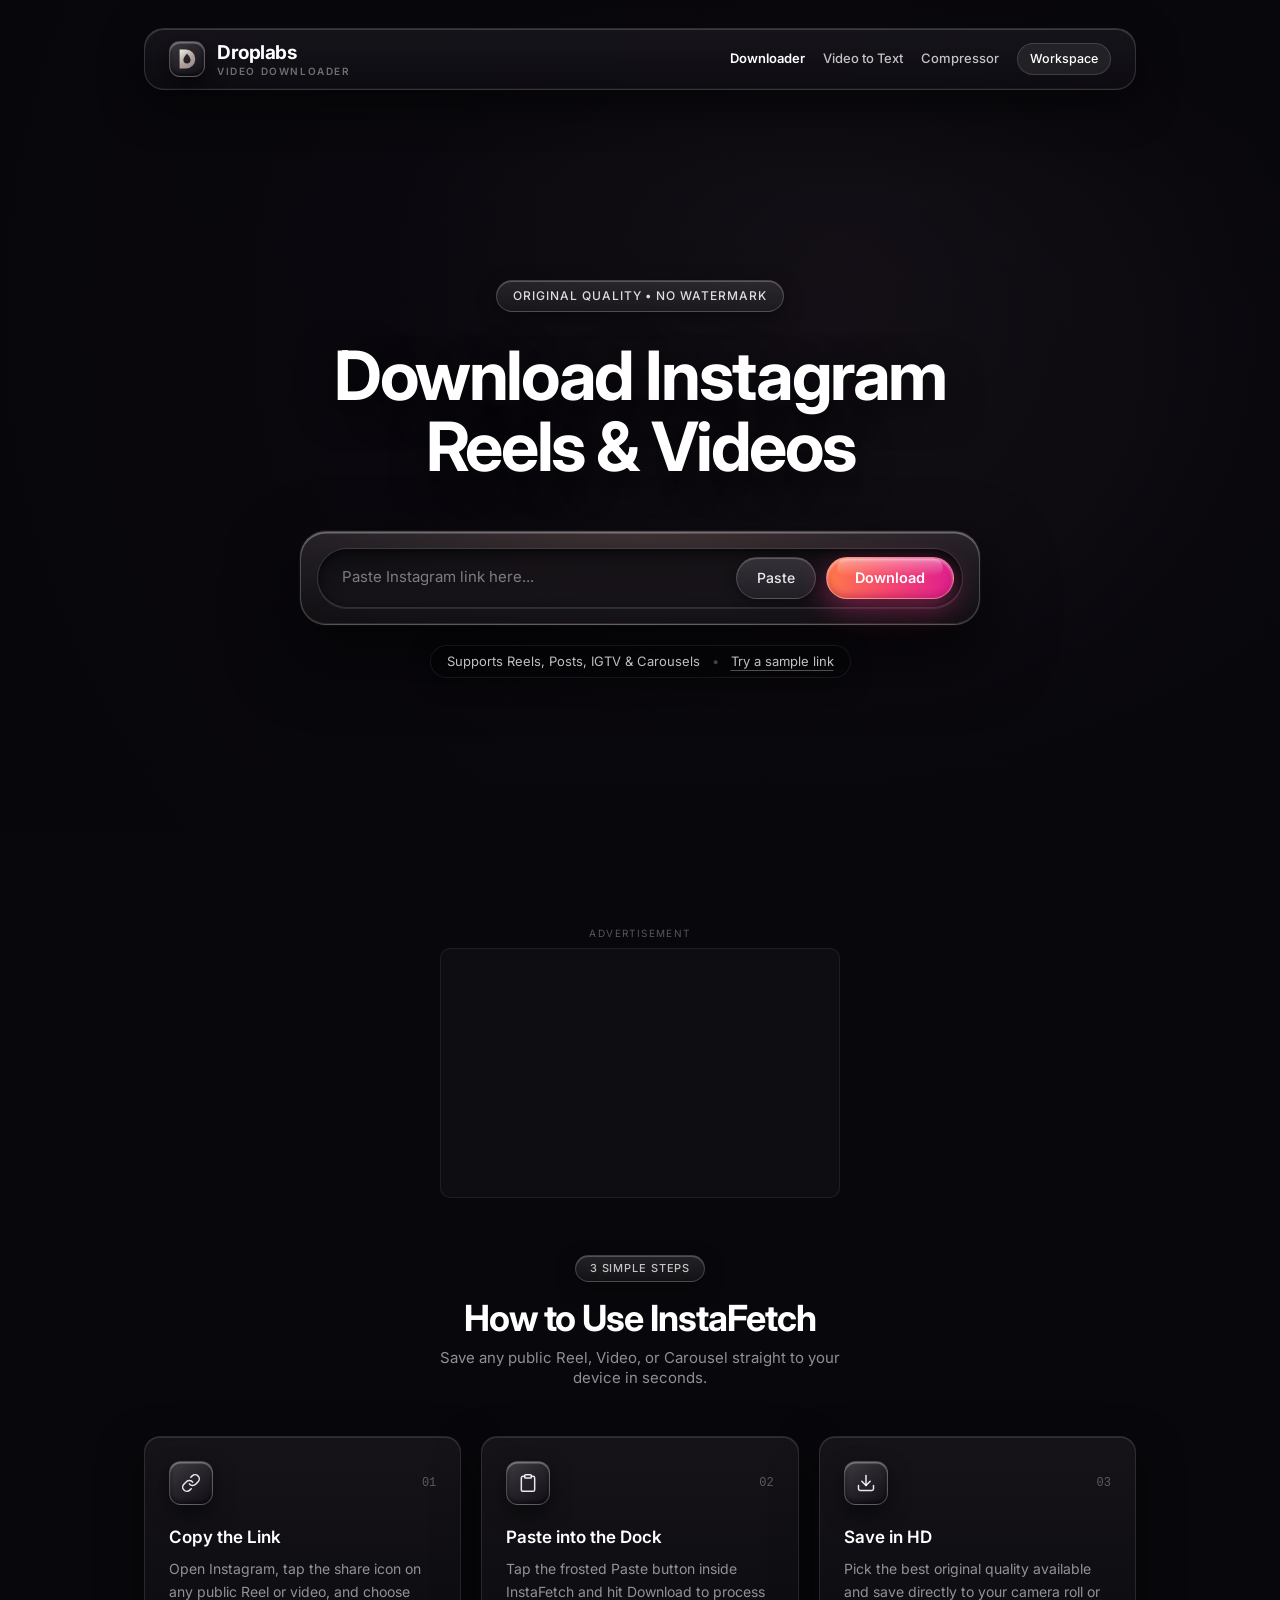
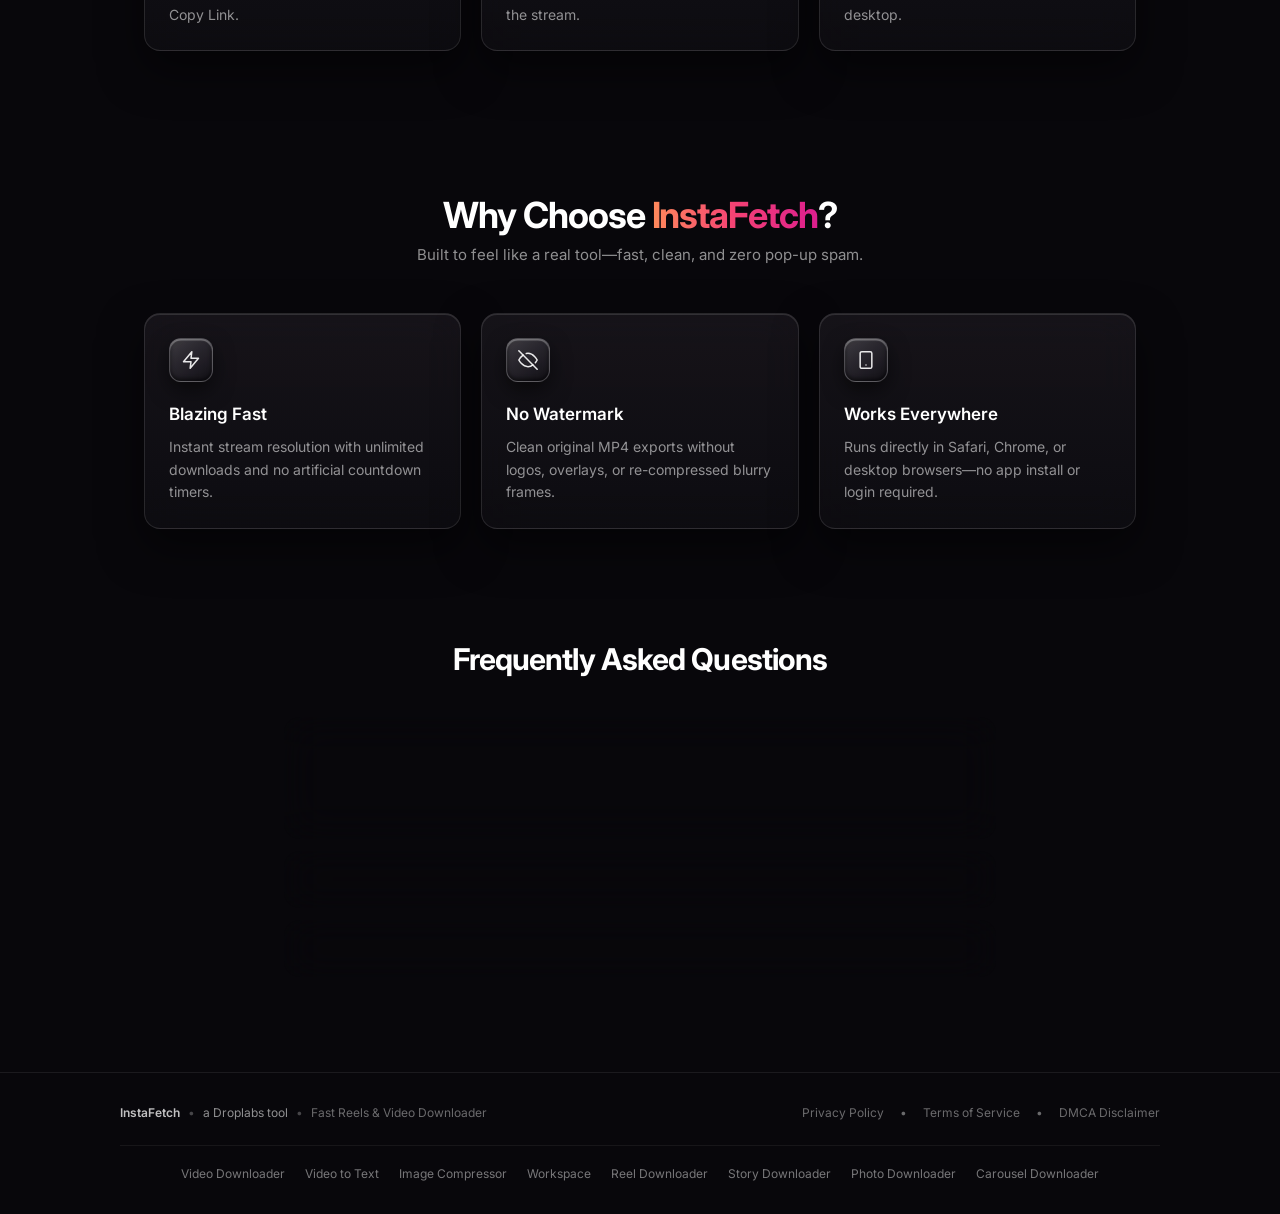
==== static/index.html @ 0faaa31d "Fix desktop nav link spacing on index.html" ====
<!DOCTYPE html>
<html lang="en" class="scroll-smooth">
<head>
  <meta charset="UTF-8" />
  <meta name="viewport" content="width=device-width, initial-scale=1.0" />
  <title>InstaFetch by Droplabs — Download Instagram Reels & Videos</title>
  <meta name="description" content="InstaFetch by Droplabs downloads Instagram Reels, Videos, and Carousel albums in original HD without a watermark. Fast, free, and works on all devices." />
  <meta name="keywords" content="instagram video downloader, download instagram reels, ig reel download, download ig video, instagram carousel downloader" />
  <link rel="canonical" href="https://droplabs.site/" />
  <meta name="theme-color" content="#08070b" />
  <!-- Google needs a favicon that is a multiple of 48px, so the 32px-only
       set is backed by explicit 48 and 96 versions. -->
  <link rel="icon" href="/static/favicon.svg?v=3" type="image/svg+xml" />
  <link rel="icon" type="image/png" sizes="96x96" href="/static/favicon-96.png?v=3" />
  <link rel="icon" type="image/png" sizes="48x48" href="/static/favicon-48.png?v=3" />
  <link rel="alternate icon" href="/static/favicon-32.png?v=3" type="image/png" sizes="32x32" />
  <link rel="apple-touch-icon" href="/static/apple-touch-icon.png?v=3" />

  <!-- Installable app (Add to Home Screen) -->
  <link rel="manifest" href="/manifest.json" />
  <meta name="apple-mobile-web-app-capable" content="yes" />
  <meta name="apple-mobile-web-app-title" content="InstaFetch" />
  <meta name="apple-mobile-web-app-status-bar-style" content="black-translucent" />
  <meta name="mobile-web-app-capable" content="yes" />

  <!-- OpenGraph Social Tags -->
  <meta property="og:title" content="InstaFetch by Droplabs — Download Instagram Reels & Videos" />
  <meta property="og:description" content="Download Instagram Reels, Videos, and Carousels in original HD without a watermark. Free & instant." />
  <meta property="og:type" content="website" />
  <meta property="og:url" content="https://droplabs.site/" />
  <meta property="og:site_name" content="InstaFetch by Droplabs" />
  <meta property="og:image" content="https://droplabs.site/static/og-image.jpg" />
  <meta property="og:image:width" content="1200" />
  <meta property="og:image:height" content="630" />
  <meta property="og:image:alt" content="InstaFetch — Download Instagram Reels & Videos" />

  <!-- Twitter Card -->
  <meta name="twitter:card" content="summary_large_image" />
  <meta name="twitter:title" content="InstaFetch by Droplabs — Download Instagram Reels & Videos" />
  <meta name="twitter:description" content="Download Instagram Reels, Videos, and Carousels in original HD without a watermark. Free & instant." />
  <meta name="twitter:image" content="https://droplabs.site/static/og-image.jpg" />

  <script type="application/ld+json">
    {
      "@context": "https://schema.org",
      "@graph": [
        {
          "@type": "WebApplication",
          "name": "InstaFetch by Droplabs",
          "url": "https://droplabs.site/",
          "applicationCategory": "MultimediaApplication",
          "operatingSystem": "Any",
          "description": "Download Instagram Reels, Videos, and Carousels in original HD without a watermark. A free tool by Droplabs.",
          "offers": { "@type": "Offer", "price": "0", "priceCurrency": "USD" }
        },
        {
          "@type": "FAQPage",
          "mainEntity": [
            {
              "@type": "Question",
              "name": "Do I need to sign in to my Instagram account?",
              "acceptedAnswer": { "@type": "Answer", "text": "No. InstaFetch works completely anonymously for public Reels, Videos, and Carousel posts. You never need to log in or share account credentials." }
            },
            {
              "@type": "Question",
              "name": "Does it keep the original quality and audio?",
              "acceptedAnswer": { "@type": "Answer", "text": "Yes. Downloads pull the best progressive stream Instagram publicly serves, in standard MP4 with the original audio intact. Most Reels come through in 720p, and up to 1080p when Instagram provides it." }
            },
            {
              "@type": "Question",
              "name": "Where do downloaded Reels get saved on iPhone and Android?",
              "acceptedAnswer": { "@type": "Answer", "text": "On iPhone (Safari), files save to the Downloads folder in the Files app where you can move them to Photos. On Android and desktop, they save directly to your Downloads folder." }
            }
          ]
        }
      ]
    }
  </script>

  <link rel="preconnect" href="https://fonts.googleapis.com" />
  <link rel="preconnect" href="https://fonts.gstatic.com" crossorigin />
  <link href="https://fonts.googleapis.com/css2?family=Inter:wght@400;500;600;700;800&display=swap" rel="stylesheet" />
  <script src="https://cdnjs.cloudflare.com/ajax/libs/three.js/r128/three.min.js" defer></script>

  <style>
    :root {
      --bg-void: #08070b;
      --glass-border: rgba(255, 255, 255, 0.14);
      --glass-border-strong: rgba(255, 255, 255, 0.24);
      --glass-highlight: rgba(255, 255, 255, 0.08);
    }

    * {
      box-sizing: border-box;
    }

    html, body {
      margin: 0;
      padding: 0;
      background-color: var(--bg-void);
      color: #ffffff;
      font-family: 'Inter', -apple-system, BlinkMacSystemFont, 'Segoe UI', Roboto, sans-serif;
      overflow-x: hidden;
      -webkit-font-smoothing: antialiased;
      -moz-osx-font-smoothing: grayscale;
    }

    /* Hero 3D WebGL Stage */
    .hero-stage {
      position: relative;
      min-height: 100vh;
      min-height: 100svh;
      display: flex;
      flex-direction: column;
      align-items: center;
      overflow: hidden;
      background: radial-gradient(circle at 65% 35%, #161118 0%, #0a080e 45%, #07060a 100%);
    }

    #bg3dCanvas {
      position: absolute;
      inset: 0;
      width: 100%;
      height: 100%;
      display: block;
      z-index: 0;
      pointer-events: none;
    }

    /* Subtle dark vignette so text stays razor-sharp over the live 3D liquid chrome */
    .hero-vignette {
      position: absolute;
      inset: 0;
      z-index: 1;
      pointer-events: none;
      background:
        radial-gradient(ellipse 68% 50% at 50% 45%, rgba(8, 7, 11, 0.28) 0%, rgba(8, 7, 11, 0.08) 56%, rgba(8, 7, 11, 0.58) 100%),
        linear-gradient(180deg, rgba(8, 7, 11, 0.52) 0%, rgba(8, 7, 11, 0.0) 22%, rgba(8, 7, 11, 0.0) 76%, #08070b 100%);
    }

    /* Floating Smoked-Glass Pill Navbar */
    .glass-nav {
      background: linear-gradient(180deg, rgba(28, 26, 32, 0.72) 0%, rgba(16, 15, 20, 0.64) 100%);
      backdrop-filter: blur(24px) saturate(160%);
      -webkit-backdrop-filter: blur(24px) saturate(160%);
      border: 1px solid var(--glass-border);
      box-shadow:
        0 14px 40px rgba(0, 0, 0, 0.55),
        inset 0 1px 0 rgba(255, 255, 255, 0.16),
        inset 0 -1px 0 rgba(255, 255, 255, 0.04);
    }
    .ws-pill-link {
      display: inline-flex;
      align-items: center;
      gap: 6px;
      padding: 6px 12px;
      border-radius: 999px;
      background: rgba(255, 255, 255, 0.07);
      border: 1px solid rgba(255, 255, 255, 0.14);
      font-size: 12.5px;
      font-weight: 500;
      color: #ffffff;
      text-decoration: none;
      white-space: nowrap;
      transition: border-color 0.18s ease, background 0.18s ease;
    }
    .ws-pill-link:hover {
      border-color: rgba(244, 65, 116, 0.65);
      background: rgba(255, 255, 255, 0.11);
    }
    .ws-pill-badge {
      display: inline-flex;
      align-items: center;
      justify-content: center;
      min-width: 18px;
      height: 18px;
      padding: 0 5px;
      border-radius: 999px;
      font-size: 10.5px;
      font-weight: 700;
      background: linear-gradient(95deg, #ff7b47, #dc1e8e);
      color: #ffffff;
    }
    .ws-pill-badge[hidden] { display: none; }

    /* Frosted Top Quality Badge */
    .quality-pill {
      background: linear-gradient(180deg, rgba(255, 255, 255, 0.11) 0%, rgba(255, 255, 255, 0.05) 100%);
      backdrop-filter: blur(16px);
      -webkit-backdrop-filter: blur(16px);
      border: 1px solid rgba(255, 255, 255, 0.18);
      box-shadow:
        0 6px 20px rgba(0, 0, 0, 0.35),
        inset 0 1px 0 rgba(255, 255, 255, 0.22);
      letter-spacing: 0.08em;
    }

    /* Hero Headline */
    .hero-headline {
      letter-spacing: -0.035em;
      line-height: 1.05;
      text-shadow: 0 10px 36px rgba(0, 0, 0, 0.72);
    }

    /* Dual-Layer Recessed Smoked Liquid-Glass Dock */
    .glass-dock-outer {
      position: relative;
      border-radius: 26px;
      padding: 16px;
      background:
        radial-gradient(120% 140% at var(--mx, 50%) var(--my, 0%), rgba(255, 198, 172, 0.14) 0%, rgba(255, 255, 255, 0.03) 45%, rgba(14, 12, 16, 0.68) 100%),
        linear-gradient(180deg, rgba(44, 38, 42, 0.56) 0%, rgba(18, 16, 20, 0.72) 100%);
      backdrop-filter: blur(28px) saturate(180%);
      -webkit-backdrop-filter: blur(28px) saturate(180%);
      border: 1px solid rgba(255, 255, 255, 0.22);
      box-shadow:
        0 28px 70px rgba(0, 0, 0, 0.72),
        0 0 0 1px rgba(255, 255, 255, 0.05),
        inset 0 1.5px 0 rgba(255, 255, 255, 0.32),
        inset 0 -1px 0 rgba(255, 175, 140, 0.12);
      transition: border-color 0.25s ease, box-shadow 0.25s ease;
    }

    .glass-dock-outer:focus-within {
      border-color: rgba(255, 185, 155, 0.42);
      box-shadow:
        0 30px 80px rgba(0, 0, 0, 0.78),
        0 0 42px rgba(242, 74, 130, 0.16),
        inset 0 1.5px 0 rgba(255, 255, 255, 0.38);
    }

    /* Inner Recessed Pill Well */
    .glass-dock-inner {
      border-radius: 9999px;
      background: linear-gradient(180deg, rgba(12, 11, 15, 0.78) 0%, rgba(24, 21, 26, 0.68) 100%);
      border: 1px solid rgba(255, 255, 255, 0.15);
      box-shadow:
        inset 0 3px 12px rgba(0, 0, 0, 0.65),
        0 1px 0 rgba(255, 255, 255, 0.1);
    }

    /* Frosted Paste Pill */
    .btn-paste {
      background: linear-gradient(180deg, rgba(64, 60, 68, 0.75) 0%, rgba(36, 33, 40, 0.85) 100%);
      border: 1px solid rgba(255, 255, 255, 0.16);
      box-shadow:
        inset 0 1px 0 rgba(255, 255, 255, 0.2),
        0 4px 12px rgba(0, 0, 0, 0.35);
      transition: all 0.18s ease;
    }

    .btn-paste:hover {
      background: linear-gradient(180deg, rgba(84, 79, 90, 0.85) 0%, rgba(48, 44, 54, 0.9) 100%);
      border-color: rgba(255, 255, 255, 0.28);
      transform: translateY(-1px);
    }

    .btn-paste:active {
      transform: translateY(0) scale(0.98);
    }

    /* Liquid Coral-to-Magenta Glossy Download Button */
    .btn-download {
      position: relative;
      overflow: hidden;
      background: linear-gradient(95deg, #ff7b47 0%, #f44174 54%, #dc1e8e 100%);
      border: 1px solid rgba(255, 200, 185, 0.45);
      box-shadow:
        0 10px 28px rgba(238, 48, 126, 0.42),
        inset 0 2px 3px rgba(255, 255, 255, 0.48),
        inset 0 -3px 6px rgba(145, 10, 74, 0.38);
      transition: all 0.2s cubic-bezier(0.22, 1, 0.36, 1);
    }

    .btn-download::before {
      content: '';
      position: absolute;
      top: 1px;
      left: 8%;
      right: 8%;
      height: 44%;
      border-radius: 9999px;
      background: linear-gradient(180deg, rgba(255, 255, 255, 0.36) 0%, rgba(255, 255, 255, 0.0) 100%);
      pointer-events: none;
    }

    .btn-download:hover {
      transform: translateY(-1.5px);
      filter: brightness(1.07);
      box-shadow:
        0 14px 36px rgba(238, 48, 126, 0.56),
        inset 0 2px 4px rgba(255, 255, 255, 0.56),
        inset 0 -3px 6px rgba(145, 10, 74, 0.42);
    }

    .btn-download:active {
      transform: translateY(0) scale(0.985);
    }

    /* Smoked-Glass Cards Below the Fold */
    .smoked-card {
      background: linear-gradient(180deg, rgba(28, 25, 31, 0.72) 0%, rgba(14, 13, 18, 0.82) 100%);
      backdrop-filter: blur(20px);
      -webkit-backdrop-filter: blur(20px);
      border: 1px solid rgba(255, 255, 255, 0.11);
      box-shadow:
        0 18px 44px rgba(0, 0, 0, 0.5),
        inset 0 1px 0 rgba(255, 255, 255, 0.12);
      transition: border-color 0.25s ease, transform 0.25s ease, box-shadow 0.25s ease;
    }

    .smoked-card:hover {
      border-color: rgba(255, 178, 148, 0.28);
      transform: translateY(-3px);
      box-shadow:
        0 24px 54px rgba(0, 0, 0, 0.62),
        0 0 30px rgba(255, 130, 95, 0.08),
        inset 0 1px 0 rgba(255, 255, 255, 0.18);
    }

    /* Metallic Icon Tile */
    .metallic-icon {
      background: linear-gradient(145deg, rgba(255, 255, 255, 0.18) 0%, rgba(45, 42, 50, 0.85) 42%, rgba(18, 16, 22, 0.95) 100%);
      border: 1px solid rgba(255, 255, 255, 0.22);
      box-shadow:
        0 8px 20px rgba(0, 0, 0, 0.55),
        inset 0 1.5px 1px rgba(255, 255, 255, 0.35),
        inset 0 -2px 4px rgba(0, 0, 0, 0.6);
    }

    /* Active Green Status Pill */
    .active-pill {
      background: rgba(16, 185, 129, 0.12);
      border: 1px solid rgba(52, 211, 153, 0.28);
      box-shadow: inset 0 1px 0 rgba(255, 255, 255, 0.1);
    }

    .active-dot {
      box-shadow: 0 0 10px rgba(52, 211, 153, 0.9);
      animation: pulseDot 2.2s ease-in-out infinite;
    }

    @keyframes pulseDot {
      0%, 100% { opacity: 1; transform: scale(1); }
      50% { opacity: 0.65; transform: scale(0.88); }
    }

    /* Shimmer loader bar */
    @keyframes shimmerSlide {
      0% { transform: translateX(-100%); }
      100% { transform: translateX(220%); }
    }

    .shimmer-bar::after {
      content: '';
      position: absolute;
      inset: 0;
      width: 45%;
      background: linear-gradient(90deg, transparent, rgba(255, 255, 255, 0.55), transparent);
      animation: shimmerSlide 1.2s ease-in-out infinite;
    }

    @media (max-width: 639px) {
      .glass-dock-outer {
        border-radius: 24px;
        padding: 14px;
      }
      .glass-dock-inner {
        border-radius: 18px;
      }
    }

    /* Hero support line: scrim keeps it legible over bright 3D ribbons */
    .hero-support {
      box-shadow: 0 6px 22px rgba(0, 0, 0, 0.45);
      text-shadow: 0 1px 3px rgba(0, 0, 0, 0.9);
    }

    /* Landscape phones: compact the hero so the paste dock stays above the fold */
    @media (max-height: 560px) {
      .hero-badge,
      .hero-support-wrap {
        display: none !important;
      }
      .hero-main {
        padding-top: 0.25rem !important;
        padding-bottom: 0.75rem !important;
      }
      .hero-headline {
        font-size: clamp(26px, 8.4vh, 44px) !important;
        line-height: 1.06 !important;
        margin-bottom: 1rem !important;
        max-width: 92vw;
      }
    }

    /* Sticky paste bar: mobile only, appears once the hero dock scrolls away */
    .sticky-bar {
      padding-bottom: max(10px, env(safe-area-inset-bottom));
      will-change: transform, opacity;
    }
    /* More opaque than the top nav so the input stays legible over page content */
    .sticky-bar .glass-nav {
      background: linear-gradient(180deg, rgba(28, 26, 33, 0.95) 0%, rgba(14, 13, 18, 0.97) 100%);
    }
    /* Always reserve the bar's footprint on phones so the footer never hides behind it */
    @media (max-width: 639px) {
      body {
        padding-bottom: calc(84px + env(safe-area-inset-bottom));
      }
    }
    /* Fade the last chip so the horizontal scroll reads as intentional */
    @media (max-width: 639px) {
      .chip-row {
        -webkit-mask-image: linear-gradient(to right, #000 0, #000 calc(100% - 26px), transparent 100%);
        mask-image: linear-gradient(to right, #000 0, #000 calc(100% - 26px), transparent 100%);
      }
    }

    /* ---------------------------------------------------------------
       Ad deck
       One Adsterra native unit = several static creatives stacked. We
       keep the unit untouched and slide it inside a fixed window, so the
       page carries one card instead of one to two screens of ads. Height
       lives in static CSS: a late creative can never shift the layout.
       --------------------------------------------------------------- */
    .ad-deck-section {
      position: relative;
      z-index: 20;
      max-width: 1040px;
      margin: 0 auto;
      padding: 28px 16px 8px;
    }

    .ad-deck-head {
      display: flex;
      align-items: center;
      justify-content: center;
      gap: 10px;
      margin-bottom: 10px;
      min-height: 10px;
    }

    .ad-label {
      font-size: 10px;
      line-height: 1;
      letter-spacing: 0.14em;
      text-transform: uppercase;
      color: rgba(255, 255, 255, 0.32);
    }

    .ad-bars {
      display: flex;
      align-items: center;
      gap: 4px;
    }

    .ad-bar {
      width: 14px;
      height: 3px;
      padding: 0;
      border: 0;
      border-radius: 99px;
      background: rgba(255, 255, 255, 0.16);
      overflow: hidden;
      cursor: pointer;
    }

    .ad-bar::after {
      content: '';
      display: block;
      width: 100%;
      height: 100%;
      background: rgba(255, 255, 255, 0.8);
      transform: scaleX(0);
      transform-origin: left center;
    }

    .ad-bar.is-done::after {
      transform: scaleX(1);
      background: rgba(255, 255, 255, 0.4);
    }

    .ad-bar.is-active::after {
      animation: adBarFill 4s linear forwards;
    }

    /* The bars live in the header, not inside the window, so the pause
       state has to be carried by the section or the fill would keep
       running while the timer is stopped. */
    .ad-deck-section.is-paused .ad-bar.is-active::after {
      animation-play-state: paused;
    }

    @keyframes adBarFill {
      from { transform: scaleX(0); }
      to { transform: scaleX(1); }
    }

    .ad-deck {
      position: relative;
      width: 100%;
      max-width: 336px;
      height: 250px;
      margin: 0 auto;
      overflow: hidden;
      border-radius: 10px;
      background: #0e0d12;
      border: 1px solid rgba(255, 255, 255, 0.07);
      /* Vertical page scroll stays native; horizontal drags come to us. */
      touch-action: pan-y;
    }

    .ad-deck-inner {
      transition: transform 0.32s cubic-bezier(0.22, 1, 0.36, 1);
    }

    .ad-unit {
      width: 100%;
    }

    .ad-deck-section.is-empty {
      display: none;
    }

    @media (min-width: 1024px) {
      .ad-deck {
        max-width: 400px;
      }
    }

    /* Adsterra serves a multi-column layout on wide screens. A row has
       nothing to page, so it is shown whole: no fixed window, no bars. */
    .ad-deck.is-row {
      height: auto;
      max-width: 100%;
    }

    @media (min-width: 1024px) {
      .ad-deck.is-row {
        max-width: 920px;
      }
    }

    @media (prefers-reduced-motion: reduce) {
      .ad-deck-inner {
        transition: none;
      }
      .ad-bar.is-active::after {
        animation: none;
        transform: scaleX(1);
      }
    }

    /* Very narrow phones: give the result text room to breathe */
    @media (max-width: 359px) {
      .preview-thumb {
        width: 80px !important;
      }
      /* Drop the icon so the save label stays on one line */
      #saveFileBtn svg {
        display: none;
      }
      #saveFileBtn {
        padding-left: 1rem;
        padding-right: 1rem;
      }
      /* The brand lockup needs this space more than a decorative status pill */
      #navActivePill {
        display: none;
      }
    }

    /* Phones: deepen the scrim behind the headline so floating 3D droplets
       never sit on top of the letterforms. */
    @media (max-width: 639px) {
      .hero-vignette {
        background:
          radial-gradient(ellipse 88% 32% at 50% 45%, rgba(8, 7, 11, 0.82) 0%, rgba(8, 7, 11, 0.42) 60%, rgba(8, 7, 11, 0.18) 100%),
          linear-gradient(180deg, rgba(8, 7, 11, 0.52) 0%, rgba(8, 7, 11, 0.0) 22%, rgba(8, 7, 11, 0.0) 76%, #08070b 100%);
      }
    }

    /* Custom Toast */
    .toast-glass {
      background: linear-gradient(180deg, rgba(32, 29, 38, 0.92) 0%, rgba(16, 15, 20, 0.94) 100%);
      backdrop-filter: blur(20px);
      -webkit-backdrop-filter: blur(20px);
      border: 1px solid rgba(255, 255, 255, 0.18);
      box-shadow: 0 18px 44px rgba(0, 0, 0, 0.65), inset 0 1px 0 rgba(255, 255, 255, 0.16);
    }

    /* Toast visibility is driven by one static class so the first message
       doesn't wait for Tailwind's runtime stylesheet rebuild. */
    #toast {
      opacity: 0;
      transform: translate(-50%, 0.75rem);
      pointer-events: none;
      transition: opacity 0.18s ease, transform 0.18s ease;
    }

    #toast.is-visible {
      opacity: 1;
      transform: translate(-50%, 0);
    }

    /* ---------------------------------------------------------------
       Retention / install sheet
       State lives in ONE class (.is-open) defined here in static CSS.
       Previously it used Tailwind utilities that the CDN generates at
       runtime, so the sheet stayed 144px below the screen for ~1s and
       the close button was untappable.
       --------------------------------------------------------------- */
    #retentionSheet {
      position: fixed;
      left: 12px;
      right: 12px;
      bottom: calc(12px + env(safe-area-inset-bottom));
      z-index: 45;
      width: auto;
      max-width: none;
      /* Fully opaque: it's an overlay, and translucency let page text bleed through */
      background: linear-gradient(180deg, #1c1a21 0%, #0e0d12 100%);
      transform: translateY(calc(100% + 40px));
      opacity: 0;
      visibility: hidden;
      pointer-events: none;
      transition: transform 0.28s cubic-bezier(0.22, 1, 0.36, 1), opacity 0.2s ease, visibility 0s linear 0.28s;
      will-change: transform, opacity;
    }

    #retentionSheet.is-open {
      transform: translateY(0);
      opacity: 1;
      visibility: visible;
      pointer-events: auto;
      transition-delay: 0s;
    }

    @media (min-width: 640px) {
      #retentionSheet {
        left: auto;
        right: 20px;
        bottom: 20px;
        width: 368px;
      }
    }

    /* Steps revealed inline when the browser can't install the app itself */
    #retentionSteps[hidden] {
      display: none;
    }

    /* ---------------------------------------------------------------
       Phone performance pass
       The hero runs a live WebGL canvas. Blurring glass on top of it
       forces the compositor to re-blur the full screen every frame,
       which is the main source of scroll/drag jank on phones. Swap to
       near-opaque gradients below 640px: visually almost identical,
       dramatically cheaper.
       --------------------------------------------------------------- */
    @media (max-width: 639px) {
      .glass-nav,
      .quality-pill,
      .glass-dock-outer,
      .smoked-card,
      .toast-glass {
        backdrop-filter: none !important;
        -webkit-backdrop-filter: none !important;
      }
      .glass-nav {
        background: linear-gradient(180deg, rgba(27, 25, 32, 0.95) 0%, rgba(14, 13, 18, 0.97) 100%);
      }
      .glass-dock-outer {
        background:
          radial-gradient(120% 140% at var(--mx, 50%) var(--my, 0%), rgba(255, 198, 172, 0.1) 0%, rgba(255, 255, 255, 0.02) 45%, rgba(14, 12, 16, 0.72) 100%),
          linear-gradient(180deg, rgba(40, 35, 41, 0.95) 0%, rgba(17, 15, 19, 0.97) 100%);
      }
      .smoked-card {
        background: linear-gradient(180deg, rgba(26, 24, 31, 0.97) 0%, rgba(13, 12, 17, 0.98) 100%);
      }
      .toast-glass {
        background: linear-gradient(180deg, rgba(30, 27, 36, 0.98) 0%, rgba(14, 13, 18, 0.99) 100%);
      }
      .quality-pill {
        background: rgba(255, 255, 255, 0.08);
      }
    }

    /* Hover lift is meaningless on touch and causes repaints mid-scroll */
    @media (hover: none) {
      .smoked-card:hover {
        transform: none;
        border-color: rgba(255, 255, 255, 0.11);
        box-shadow:
          0 18px 44px rgba(0, 0, 0, 0.5),
          inset 0 1px 0 rgba(255, 255, 255, 0.12);
      }
      .btn-paste:hover,
      .btn-download:hover {
        transform: none;
        filter: none;
      }
    }

    /* Respect the OS "reduce motion" setting */
    @media (prefers-reduced-motion: reduce) {
      html {
        scroll-behavior: auto;
      }
      *,
      *::before,
      *::after {
        animation-duration: 0.001ms !important;
        animation-iteration-count: 1 !important;
        transition-duration: 0.001ms !important;
      }
      .active-dot {
        animation: none;
      }
    }
  </style>
  <!-- Tailwind compiled to a static file. The CDN build shipped a runtime
       JIT compiler that had to download, parse and generate every class
       before the first paint. -->
  <link rel="stylesheet" href="/static/tailwind.css" />
  <link rel="preconnect" href="https://cdnjs.cloudflare.com" />
</head>
<body class="selection:bg-pink-500/30 selection:text-white">

  <!-- HERO STAGE -->
  <section id="top" class="hero-stage">
    <!-- Live Interactive 3D Three.js Molten Chrome & Smoked Amber Glass Canvas -->
    <canvas id="bg3dCanvas" aria-hidden="true"></canvas>
    <div class="hero-vignette"></div>

    <!-- Floating Smoked-Glass Pill Navbar -->
    <header class="relative z-30 w-full max-w-[1040px] px-4 sm:px-6 pt-5 sm:pt-7">
      <nav class="glass-nav rounded-2xl sm:rounded-[20px] px-4 sm:px-6 h-14 sm:h-[62px] flex items-center justify-between">
        <!-- Brand -->
        <a href="/" class="flex items-center gap-3 min-h-11 group focus:outline-none">
          <span class="metallic-icon w-9 h-9 rounded-[11px] flex items-center justify-center shrink-0 transition-transform duration-200 group-hover:scale-105">
            <svg width="17" height="20" viewBox="9.4 6 17 20" fill="none" aria-hidden="true">
              <defs>
                <linearGradient id="dropMark" x1="10" y1="6" x2="26" y2="26" gradientUnits="userSpaceOnUse">
                  <stop offset="0%" stop-color="#ffffff" stop-opacity="0.95" />
                  <stop offset="50%" stop-color="#d8c3b8" stop-opacity="0.8" />
                  <stop offset="100%" stop-color="#8b8492" stop-opacity="0.95" />
                </linearGradient>
              </defs>
              <path fill="url(#dropMark)" fill-rule="evenodd"
                d="M10 6.5 H16.2 A9.5 9.5 0 0 1 16.2 25.5 H10 Z M17.4 10.4 C17.4 10.4 21 14.4 21 16.8 A3.6 3.6 0 1 1 13.8 16.8 C13.8 14.4 17.4 10.4 17.4 10.4 Z" />
            </svg>
          </span>
          <span class="flex flex-col justify-center leading-none">
            <span class="text-[18px] sm:text-[19px] font-bold tracking-[-0.025em] text-white">Droplabs</span>
            <span class="text-[9px] sm:text-[10px] font-semibold uppercase tracking-[0.16em] text-white/40 mt-1">Video Downloader</span>
          </span>
        </a>

        <!-- Desktop Links -->
        <div class="hidden sm:flex items-center text-[13px] font-medium text-white/75" style="gap:18px">
          <a href="/tools/video-downloader" class="text-white font-semibold transition-colors">Downloader</a>
          <a href="/tools/video-to-text" class="hover:text-white transition-colors">Video to Text</a>
          <a href="/tools/image-compressor" class="hover:text-white transition-colors">Compressor</a>
          <a href="/workspace" class="ws-pill-link">Workspace <span class="ws-pill-badge" data-ws-count hidden>0</span></a>
        </div>

        <!-- Mobile Right Controls: Workspace Pill + Menu Button -->
        <div class="flex sm:hidden items-center gap-2">
          <a href="/workspace" class="ws-pill-link">Workspace <span class="ws-pill-badge" data-ws-count hidden>0</span></a>
          <button
            id="mobileMenuBtn"
            type="button"
            aria-label="Toggle menu"
            aria-expanded="false"
            class="w-11 h-11 rounded-xl bg-white/[0.06] border border-white/10 flex items-center justify-center text-white/85 hover:bg-white/10 transition-colors"
          >
            <svg id="menuIconOpen" width="18" height="18" viewBox="0 0 24 24" fill="none" stroke="currentColor" stroke-width="2" stroke-linecap="round">
              <line x1="4" y1="7" x2="20" y2="7" />
              <line x1="4" y1="12" x2="20" y2="12" />
              <line x1="4" y1="17" x2="20" y2="17" />
            </svg>
            <svg id="menuIconClose" class="hidden" width="18" height="18" viewBox="0 0 24 24" fill="none" stroke="currentColor" stroke-width="2" stroke-linecap="round">
              <line x1="6" y1="6" x2="18" y2="18" />
              <line x1="18" y1="6" x2="6" y2="18" />
            </svg>
          </button>
        </div>
      </nav>

      <!-- Mobile Dropdown Menu -->
      <div id="mobileMenu" class="hidden sm:hidden mt-2.5 glass-nav rounded-2xl p-2 flex flex-col gap-1">
        <a href="/tools/video-downloader" class="mobile-nav-link px-4 py-2.5 rounded-xl text-sm font-semibold text-white bg-white/[0.06]">Video Downloader</a>
        <a href="/tools/video-to-text" class="mobile-nav-link px-4 py-2.5 rounded-xl text-sm font-medium text-white/85 hover:bg-white/[0.08] transition-colors">Video to Text</a>
        <a href="/tools/image-compressor" class="mobile-nav-link px-4 py-2.5 rounded-xl text-sm font-medium text-white/85 hover:bg-white/[0.08] transition-colors">Image Compressor</a>
        <a href="/workspace" class="mobile-nav-link px-4 py-2.5 rounded-xl text-sm font-medium text-white/85 hover:bg-white/[0.08] transition-colors">Creator Workspace</a>
      </div>
    </header>

    <!-- Centered Hero Content -->
    <main class="hero-main relative z-20 flex-1 w-full max-w-[920px] px-4 sm:px-6 flex flex-col items-center justify-center pt-8 pb-12 sm:pt-12 sm:pb-20 text-center">
      <!-- Quality Badge -->
      <div class="hero-badge quality-pill inline-flex items-center px-4 py-1.5 rounded-full text-[11px] sm:text-[12px] font-medium text-white/85 uppercase mb-6 sm:mb-7">
        ORIGINAL QUALITY • NO WATERMARK
      </div>

      <!-- Headline -->
      <h1 class="hero-headline text-[38px] sm:text-[58px] md:text-[68px] font-bold text-white max-w-[780px] mb-8 sm:mb-12">
        Download Instagram<br />Reels &amp; Videos
      </h1>

      <!-- Dual-Layer Recessed Smoked Liquid-Glass Dock -->
      <form id="fetchForm" class="w-full max-w-[680px]" novalidate>
        <div id="glassDock" class="glass-dock-outer">
          <!-- Desktop Row -->
          <div class="hidden sm:flex glass-dock-inner items-center p-2 pl-6 gap-2.5">
            <input
              id="urlInputDesktop"
              type="url"
              autocomplete="off"
              spellcheck="false"
              placeholder="Paste Instagram link here..."
              class="flex-1 bg-transparent text-[15px] text-white placeholder-white/45 focus:outline-none min-w-0"
            />
            <button
              id="pasteBtnDesktop"
              type="button"
              class="btn-paste px-5 h-[42px] rounded-full text-[14px] font-medium text-white/90 shrink-0 cursor-pointer"
            >
              Paste
            </button>
            <button
              id="submitBtnDesktop"
              type="submit"
              class="btn-download px-7 h-[42px] rounded-full text-[14.5px] font-semibold text-white shrink-0 cursor-pointer flex items-center justify-center gap-1.5"
            >
              <span class="btn-text">Download</span>
            </button>
          </div>

          <!-- Mobile Stacked Layout -->
          <div class="flex sm:hidden flex-col gap-3">
            <div class="glass-dock-inner flex items-center p-1.5 pl-4 gap-2">
              <input
                id="urlInputMobile"
                type="url"
                autocomplete="off"
                spellcheck="false"
                placeholder="Paste reel link..."
                class="flex-1 bg-transparent text-[14px] text-white placeholder-white/45 focus:outline-none min-w-0 h-11"
              />
              <button
                id="pasteBtnMobile"
                type="button"
                class="btn-paste px-4 h-11 rounded-full text-[13px] font-medium text-white/90 shrink-0 cursor-pointer"
              >
                Paste
              </button>
            </div>
            <button
              id="submitBtnMobile"
              type="submit"
              class="btn-download w-full h-[46px] rounded-full text-[15px] font-semibold text-white cursor-pointer flex items-center justify-center gap-1.5"
            >
              <span class="btn-text">Download</span>
            </button>
          </div>
        </div>

        <!-- Subtle Supported Formats Line + Demo Link Trigger -->
        <div class="hero-support-wrap mt-5 flex justify-center">
          <div class="hero-support inline-flex flex-col sm:flex-row flex-wrap items-center justify-center gap-x-3 gap-y-0.5 rounded-2xl sm:rounded-full border border-white/[0.08] bg-black/40 px-4 py-1.5 text-[12px] sm:text-[13px] text-white/75 backdrop-blur-[3px]">
            <span>Supports Reels, Posts, IGTV &amp; Carousels</span>
            <span class="hidden sm:inline text-white/25">•</span>
            <button
              id="trySampleBtn"
              type="button"
              class="py-1.5 -my-1.5 text-white/75 hover:text-white underline underline-offset-4 decoration-white/30 hover:decoration-white/60 transition-colors cursor-pointer"
            >
              Try a sample link
            </button>
          </div>
        </div>
      </form>

      <!-- Interactive Frontend Result Panel -->
      <div id="resultContainer" class="hidden w-full max-w-[680px] mt-6 text-left">
        <!-- Loading State -->
        <div id="loadingState" class="hidden smoked-card rounded-2xl p-5">
          <div class="flex items-center justify-between mb-3">
            <span class="text-sm font-medium text-white/90">Extracting original stream...</span>
            <span class="text-xs text-white/50 font-mono">MP4 • H.264</span>
          </div>
          <div class="relative h-2 w-full rounded-full bg-white/10 overflow-hidden shimmer-bar">
            <div class="h-full w-2/3 rounded-full bg-gradient-to-r from-[#ff7b47] via-[#f44174] to-[#dc1e8e]"></div>
          </div>
        </div>

        <!-- Error State -->
        <div id="errorState" class="hidden smoked-card rounded-2xl p-5 border-red-500/30 bg-red-950/20 text-red-200">
          <div class="flex items-start gap-3">
            <div class="w-8 h-8 rounded-lg bg-red-500/20 border border-red-500/30 flex items-center justify-center shrink-0 text-red-400">
              <svg width="18" height="18" viewBox="0 0 24 24" fill="none" stroke="currentColor" stroke-width="2">
                <circle cx="12" cy="12" r="10" />
                <line x1="12" y1="8" x2="12" y2="12" />
                <line x1="12" y1="16" x2="12.01" y2="16" />
              </svg>
            </div>
            <div class="flex-1 min-w-0">
              <h4 id="errorTitle" class="text-sm font-semibold text-red-300">Unable to download video</h4>
              <p id="errorMessage" class="text-xs text-red-200/80 mt-1 leading-relaxed">Please make sure the link is a public Instagram Reel or post and try again.</p>
            </div>
            <button id="dismissErrorBtn" type="button" class="text-white/40 hover:text-white text-xs p-1">✕</button>
          </div>
        </div>

        <!-- Ready Preview State (Live Connected to Backend) -->
        <div id="previewState" class="hidden smoked-card rounded-2xl p-4 sm:p-5">
          <div class="flex gap-3.5 sm:gap-4 items-start sm:items-center">
            
            <!-- Video / Poster Preview -->
            <div class="preview-thumb relative w-[104px] sm:w-32 aspect-[9/16] sm:aspect-auto sm:h-40 rounded-xl overflow-hidden shrink-0 border border-white/15 bg-black/60 flex items-center justify-center group">
              <img id="previewThumbnail" class="w-full h-full object-cover transition-transform group-hover:scale-105 duration-300" src="" alt="Thumbnail" />
              <video id="previewVideo" class="hidden w-full h-full object-cover" controls playsinline preload="metadata"></video>
              <button
                id="playPreviewBtn"
                type="button"
                aria-label="Play video"
                class="absolute inset-0 flex items-center justify-center cursor-pointer"
              >
                <span class="w-9 h-9 sm:w-11 sm:h-11 rounded-full bg-white/20 backdrop-blur-md border border-white/35 flex items-center justify-center shadow-lg transition-transform group-hover:scale-110 group-active:scale-95">
                  <svg width="16" height="16" viewBox="0 0 24 24" fill="white" aria-hidden="true">
                    <polygon points="8,5 19,12 8,19" />
                  </svg>
                </span>
              </button>
              <span id="previewDuration" class="absolute bottom-2 right-2 px-1.5 py-0.5 rounded bg-black/75 backdrop-blur text-[10px] font-medium text-white/90">0:00</span>
            </div>

            <!-- Metadata & Download Actions -->
            <div class="flex-1 min-w-0 w-full">
              <div class="flex items-start justify-between gap-2">
                <div class="min-w-0 flex-1">
                  <div class="inline-flex items-center gap-1.5 text-[11px] font-semibold uppercase tracking-wider text-emerald-300 mb-1">
                    <span class="w-1.5 h-1.5 rounded-full bg-emerald-400"></span>
                    <span id="readyStatusBadge">Ready to save</span>
                  </div>
                  <h3 id="previewTitle" class="text-[15px] font-semibold text-white truncate">Instagram Reel</h3>
                  <div class="flex flex-wrap items-center gap-x-2 gap-y-0.5 mt-0.5">
                    <span id="previewAuthor" class="text-xs text-pink-400 font-medium truncate min-w-0 max-w-full"></span>
                    <span class="hidden sm:inline text-white/20">•</span>
                    <p id="previewUrl" class="text-xs text-white/45 truncate w-full sm:w-auto sm:max-w-[200px]"></p>
                  </div>
                </div>
                <button
                  id="clearPreviewBtn"
                  type="button"
                  aria-label="Close preview"
                  class="w-11 h-11 sm:w-7 sm:h-7 -mt-1 -mr-1 rounded-lg bg-white/[0.06] hover:bg-white/15 text-white/60 hover:text-white flex items-center justify-center transition-colors shrink-0 cursor-pointer"
                >
                  <svg width="14" height="14" viewBox="0 0 24 24" fill="none" stroke="currentColor" stroke-width="2" stroke-linecap="round">
                    <line x1="6" y1="6" x2="18" y2="18" />
                    <line x1="18" y1="6" x2="6" y2="18" />
                  </svg>
                </button>
              </div>

              <!-- Carousel Clips Row (if multi-clip album) -->
              <div id="carouselContainer" class="hidden mt-3 p-2 rounded-xl bg-white/[0.04] border border-white/10">
                <div class="text-[11px] text-white/60 mb-1.5 font-medium flex items-center justify-between">
                  <span>Album Clips:</span>
                  <span id="carouselCount" class="text-pink-400"></span>
                </div>
                <div id="carouselButtons" class="flex gap-1.5 overflow-x-auto pb-1"></div>
              </div>

              <!-- Quality chip -->
              <div class="chip-row flex flex-nowrap sm:flex-wrap gap-2 mt-3.5 overflow-x-auto sm:overflow-visible pb-1 -mb-1">
                <span id="quality1080Btn" class="shrink-0 inline-flex items-center min-h-10 sm:min-h-0 px-3 py-1.5 rounded-full text-xs font-medium bg-white/15 border border-white/30 text-white">
                  Best Quality (HD)
                </span>
              </div>

              <!-- Download Button Row -->
              <div class="mt-4 flex flex-wrap items-center gap-2.5">
                <a
                  id="saveFileBtn"
                  href="#"
                  class="btn-download px-5 h-11 sm:h-9 rounded-full text-[13px] font-semibold text-white inline-flex items-center justify-center gap-2 cursor-pointer no-underline"
                >
                  <svg width="14" height="14" viewBox="0 0 24 24" fill="none" stroke="currentColor" stroke-width="2.2" stroke-linecap="round" stroke-linejoin="round">
                    <path d="M21 15v4a2 2 0 0 1-2 2H5a2 2 0 0 1-2-2v-4" />
                    <polyline points="7 10 12 15 17 10" />
                    <line x1="12" y1="15" x2="12" y2="3" />
                  </svg>
                  <span id="saveBtnLabel">Save HD Video</span>
                </a>
                <button
                  id="saveWsBtn"
                  type="button"
                  class="btn-paste px-4 h-11 sm:h-9 rounded-full text-[12.5px] font-medium text-white/90 inline-flex items-center justify-center cursor-pointer"
                >
                  Save to Workspace
                </button>
                <a
                  id="transcribeLink"
                  href="/tools/video-to-text"
                  class="btn-paste px-3.5 h-11 sm:h-9 rounded-full text-[12.5px] font-medium text-white/80 inline-flex items-center justify-center no-underline"
                >
                  Transcribe
                </a>
                <span id="selectedMeta" class="text-[11px] text-white/45">MP4 • Direct attachment</span>
              </div>
            </div>
          </div>
        </div>
      </div>
    </main>
  </section>

  <!-- AD DECK
       Adsterra's native unit returns several static creatives stacked in a
       single element. We keep the unit exactly as served and slide it inside
       a fixed-height window, so four creatives cost one card of page instead
       of one to two screens. No creative is altered, cropped or re-rendered. -->
  <section id="ad-banner-section" class="ad-deck-section" aria-label="Advertisement">
    <div class="ad-deck-head">
      <span class="ad-label">Advertisement</span>
      <div class="ad-bars" id="adBars" hidden></div>
    </div>

    <div class="ad-deck" id="adDeck">
      <div class="ad-deck-inner" id="adDeckInner">
        <div id="container-18527c484b75598c40e3c7284aae8ee4" class="ad-unit"></div>
      </div>
    </div>

    <div id="devShieldNotice" class="hidden text-xs text-amber-400 font-mono py-2 text-center">
      🛡️ Dev Shield Active: Ads paused on localhost to protect your Adsterra account.
    </div>
  </section>

  <!--LANDING:HOWTO-->
  <!-- HOW TO USE SECTION -->
  <section id="how-to-use" class="relative z-20 max-w-[1040px] mx-auto px-4 sm:px-6 pt-12 pb-20">
    <div class="text-center mb-12">
      <span class="quality-pill inline-flex px-3.5 py-1 rounded-full text-[11px] font-medium text-white/75 uppercase mb-4">3 Simple Steps</span>
      <h2 class="text-2xl sm:text-4xl font-bold tracking-[-0.03em] text-white">How to Use InstaFetch</h2>
      <p class="text-sm sm:text-[15px] text-white/55 mt-2.5 max-w-md mx-auto">Save any public Reel, Video, or Carousel straight to your device in seconds.</p>
    </div>

    <div class="grid grid-cols-1 md:grid-cols-3 gap-4 sm:gap-5">
      <div class="smoked-card rounded-2xl p-6">
        <div class="flex items-center justify-between mb-5">
          <span class="metallic-icon w-11 h-11 rounded-xl flex items-center justify-center text-white/90">
            <svg width="20" height="20" viewBox="0 0 24 24" fill="none" stroke="currentColor" stroke-width="1.8" stroke-linecap="round" stroke-linejoin="round">
              <path d="M10 13a5 5 0 0 0 7.54.54l3-3a5 5 0 0 0-7.07-7.07l-1.72 1.71" />
              <path d="M14 11a5 5 0 0 0-7.54-.54l-3 3a5 5 0 0 0 7.07 7.07l1.71-1.71" />
            </svg>
          </span>
          <span class="text-xs font-mono text-white/30">01</span>
        </div>
        <h3 class="text-[17px] font-semibold text-white mb-2">Copy the Link</h3>
        <p class="text-sm text-white/55 leading-relaxed">Open Instagram, tap the share icon on any public Reel or video, and choose Copy Link.</p>
      </div>

      <div class="smoked-card rounded-2xl p-6">
        <div class="flex items-center justify-between mb-5">
          <span class="metallic-icon w-11 h-11 rounded-xl flex items-center justify-center text-white/90">
            <svg width="20" height="20" viewBox="0 0 24 24" fill="none" stroke="currentColor" stroke-width="1.8" stroke-linecap="round" stroke-linejoin="round">
              <rect x="8" y="2" width="8" height="4" rx="1" />
              <path d="M16 4h2a2 2 0 0 1 2 2v14a2 2 0 0 1-2 2H6a2 2 0 0 1-2-2V6a2 2 0 0 1 2-2h2" />
            </svg>
          </span>
          <span class="text-xs font-mono text-white/30">02</span>
        </div>
        <h3 class="text-[17px] font-semibold text-white mb-2">Paste into the Dock</h3>
        <p class="text-sm text-white/55 leading-relaxed">Tap the frosted Paste button inside InstaFetch and hit Download to process the stream.</p>
      </div>

      <div class="smoked-card rounded-2xl p-6">
        <div class="flex items-center justify-between mb-5">
          <span class="metallic-icon w-11 h-11 rounded-xl flex items-center justify-center text-white/90">
            <svg width="20" height="20" viewBox="0 0 24 24" fill="none" stroke="currentColor" stroke-width="1.8" stroke-linecap="round" stroke-linejoin="round">
              <path d="M21 15v4a2 2 0 0 1-2 2H5a2 2 0 0 1-2-2v-4" />
              <polyline points="7 10 12 15 17 10" />
              <line x1="12" y1="15" x2="12" y2="3" />
            </svg>
          </span>
          <span class="text-xs font-mono text-white/30">03</span>
        </div>
        <h3 class="text-[17px] font-semibold text-white mb-2">Save in HD</h3>
        <p class="text-sm text-white/55 leading-relaxed">Pick the best original quality available and save directly to your camera roll or desktop.</p>
      </div>
    </div>
  </section>
  <!--/LANDING:HOWTO-->

  <!-- FEATURES SECTION -->
  <section id="features" class="relative z-20 max-w-[1040px] mx-auto px-4 sm:px-6 py-16">
    <div class="text-center mb-12">
      <h2 class="text-2xl sm:text-4xl font-bold tracking-[-0.03em] text-white">
        Why Choose <span class="bg-gradient-to-r from-[#ff8a5b] via-[#f44174] to-[#dc1e8e] bg-clip-text text-transparent">InstaFetch</span>?
      </h2>
      <p class="text-sm sm:text-[15px] text-white/55 mt-2.5">Built to feel like a real tool—fast, clean, and zero pop-up spam.</p>
    </div>

    <div class="grid grid-cols-1 sm:grid-cols-3 gap-4 sm:gap-5">
      <div class="smoked-card rounded-2xl p-6">
        <span class="metallic-icon w-11 h-11 rounded-xl flex items-center justify-center text-white/90 mb-5">
          <svg width="20" height="20" viewBox="0 0 24 24" fill="none" stroke="currentColor" stroke-width="1.8" stroke-linecap="round" stroke-linejoin="round">
            <polygon points="13 2 3 14 12 14 11 22 21 10 12 10 13 2" />
          </svg>
        </span>
        <h3 class="text-[17px] font-semibold text-white mb-2">Blazing Fast</h3>
        <p class="text-sm text-white/55 leading-relaxed">Instant stream resolution with unlimited downloads and no artificial countdown timers.</p>
      </div>

      <div class="smoked-card rounded-2xl p-6">
        <span class="metallic-icon w-11 h-11 rounded-xl flex items-center justify-center text-white/90 mb-5">
          <svg width="20" height="20" viewBox="0 0 24 24" fill="none" stroke="currentColor" stroke-width="1.8" stroke-linecap="round" stroke-linejoin="round">
            <path d="M17.94 17.94A10.07 10.07 0 0 1 12 20c-7 0-11-8-11-8a18.45 18.45 0 0 1 5.06-5.94" />
            <path d="M9.9 4.24A9.12 9.12 0 0 1 12 4c7 0 11 8 11 8a18.5 18.5 0 0 1-2.16 3.19" />
            <line x1="1" y1="1" x2="23" y2="23" />
          </svg>
        </span>
        <h3 class="text-[17px] font-semibold text-white mb-2">No Watermark</h3>
        <p class="text-sm text-white/55 leading-relaxed">Clean original MP4 exports without logos, overlays, or re-compressed blurry frames.</p>
      </div>

      <div class="smoked-card rounded-2xl p-6">
        <span class="metallic-icon w-11 h-11 rounded-xl flex items-center justify-center text-white/90 mb-5">
          <svg width="20" height="20" viewBox="0 0 24 24" fill="none" stroke="currentColor" stroke-width="1.8" stroke-linecap="round" stroke-linejoin="round">
            <rect x="5" y="2" width="14" height="20" rx="2" ry="2" />
            <line x1="12" y1="18" x2="12.01" y2="18" />
          </svg>
        </span>
        <h3 class="text-[17px] font-semibold text-white mb-2">Works Everywhere</h3>
        <p class="text-sm text-white/55 leading-relaxed">Runs directly in Safari, Chrome, or desktop browsers—no app install or login required.</p>
      </div>
    </div>
  </section>

  <!--LANDING:BODY-->

  <!--LANDING:FAQ-->
  <!-- FAQ SECTION -->
  <section id="faq" class="relative z-20 max-w-[760px] mx-auto px-4 sm:px-6 pt-12 pb-24">
    <div class="text-center mb-10">
      <h2 class="text-2xl sm:text-3xl font-bold tracking-[-0.03em] text-white">Frequently Asked Questions</h2>
    </div>

    <div class="flex flex-col gap-3" id="faqList">
      <div class="smoked-card rounded-2xl overflow-hidden">
        <button type="button" class="faq-toggle w-full px-6 py-4 flex items-center justify-between text-left gap-4 cursor-pointer" aria-expanded="true">
          <span class="text-[15px] font-medium text-white">Do I need to sign in to my Instagram account?</span>
          <svg class="faq-chevron w-4 h-4 text-white/60 transition-transform duration-200 rotate-180 shrink-0" viewBox="0 0 24 24" fill="none" stroke="currentColor" stroke-width="2" stroke-linecap="round" stroke-linejoin="round">
            <polyline points="6 9 12 15 18 9" />
          </svg>
        </button>
        <div class="faq-body px-6 pb-5 text-sm text-white/55 leading-relaxed">
          No. InstaFetch works completely anonymously for public Reels, Videos, and Carousel posts—you never need to log in or share account credentials.
        </div>
      </div>

      <div class="smoked-card rounded-2xl overflow-hidden">
        <button type="button" class="faq-toggle w-full px-6 py-4 flex items-center justify-between text-left gap-4 cursor-pointer" aria-expanded="false">
          <span class="text-[15px] font-medium text-white">Does it keep the original quality and audio?</span>
          <svg class="faq-chevron w-4 h-4 text-white/60 transition-transform duration-200 shrink-0" viewBox="0 0 24 24" fill="none" stroke="currentColor" stroke-width="2" stroke-linecap="round" stroke-linejoin="round">
            <polyline points="6 9 12 15 18 9" />
          </svg>
        </button>
        <div class="faq-body hidden px-6 pb-5 text-sm text-white/55 leading-relaxed">
          Yes. Downloads pull the best progressive stream Instagram publicly serves, in standard MP4 with the original audio intact. Most Reels come through in 720p, and up to 1080p when Instagram provides it.
        </div>
      </div>

      <div class="smoked-card rounded-2xl overflow-hidden">
        <button type="button" class="faq-toggle w-full px-6 py-4 flex items-center justify-between text-left gap-4 cursor-pointer" aria-expanded="false">
          <span class="text-[15px] font-medium text-white">Where do downloaded Reels get saved on iPhone and Android?</span>
          <svg class="faq-chevron w-4 h-4 text-white/60 transition-transform duration-200 shrink-0" viewBox="0 0 24 24" fill="none" stroke="currentColor" stroke-width="2" stroke-linecap="round" stroke-linejoin="round">
            <polyline points="6 9 12 15 18 9" />
          </svg>
        </button>
        <div class="faq-body hidden px-6 pb-5 text-sm text-white/55 leading-relaxed">
          On iPhone (Safari), files save to the Downloads folder in the Files app where you can tap Save Video to move them to Photos. On Android and desktop, they save directly to your Downloads folder.
        </div>
      </div>
    </div>
  </section>
  <!--/LANDING:FAQ-->

  <!-- FOOTER -->
  <footer class="relative z-20 border-t border-white/[0.08] py-8 px-4 sm:px-6">
    <div class="max-w-[1040px] mx-auto flex flex-col sm:flex-row items-center justify-between gap-4 text-xs text-white/40">
      <div class="flex flex-wrap items-center justify-center sm:justify-start gap-x-2 gap-y-1">
        <span class="font-semibold text-white/75">InstaFetch</span>
        <span class="text-white/25">•</span>
        <span class="text-white/55">a Droplabs tool</span>
        <span class="text-white/25">•</span>
        <span>Fast Reels &amp; Video Downloader</span>
      </div>
      <div class="flex items-center gap-4 text-xs">
        <button type="button" onclick="openLegalModal('privacyModal')" class="py-2 -my-2 hover:text-white transition-colors cursor-pointer">Privacy Policy</button>
        <span>•</span>
        <button type="button" onclick="openLegalModal('termsModal')" class="py-2 -my-2 hover:text-white transition-colors cursor-pointer">Terms of Service</button>
        <span>•</span>
        <button type="button" onclick="openLegalModal('dmcaModal')" class="py-2 -my-2 hover:text-white transition-colors cursor-pointer">DMCA Disclaimer</button>
      </div>
    </div>

    <!-- Sitewide internal links. Cheap for the user, valuable for discovery:
         every page links to all of the search-facing pages. -->
    <nav aria-label="Droplabs tools" class="max-w-[1040px] mx-auto mt-6 pt-5 border-t border-white/[0.06] flex flex-wrap items-center justify-center gap-x-5 gap-y-1 text-xs text-white/45">
      <a href="/tools/video-downloader" class="py-2 -my-2 hover:text-white transition-colors">Video Downloader</a>
      <a href="/tools/video-to-text" class="py-2 -my-2 hover:text-white transition-colors">Video to Text</a>
      <a href="/tools/image-compressor" class="py-2 -my-2 hover:text-white transition-colors">Image Compressor</a>
      <a href="/workspace" class="py-2 -my-2 hover:text-white transition-colors">Workspace</a>
      <a href="/instagram-reel-downloader" class="py-2 -my-2 hover:text-white transition-colors">Reel Downloader</a>
      <a href="/instagram-story-downloader" class="py-2 -my-2 hover:text-white transition-colors">Story Downloader</a>
      <a href="/instagram-photo-downloader" class="py-2 -my-2 hover:text-white transition-colors">Photo Downloader</a>
      <a href="/instagram-carousel-downloader" class="py-2 -my-2 hover:text-white transition-colors">Carousel Downloader</a>
    </nav>
  </footer>

  <!-- STICKY PASTE BAR (mobile only, appears once the hero dock scrolls away) -->
  <div
    id="stickyBar"
    class="sticky-bar fixed inset-x-0 bottom-0 z-40 sm:hidden px-3 pt-2 translate-y-full opacity-0 pointer-events-none transition-all duration-300 ease-out"
    aria-hidden="true"
  >
    <div class="glass-nav rounded-2xl p-1.5 flex items-center gap-1.5 shadow-2xl">
      <input
        id="stickyInput"
        type="url"
        autocomplete="off"
        spellcheck="false"
        placeholder="Paste reel link..."
        class="flex-1 min-w-0 bg-transparent px-3 h-11 text-[13px] text-white placeholder-white/55 focus:outline-none"
      />
      <button
        id="stickyPasteBtn"
        type="button"
        class="h-11 px-3 rounded-xl bg-white/[0.08] border border-white/15 text-[12px] font-medium text-white/85 shrink-0 active:scale-95 transition cursor-pointer"
      >
        Paste
      </button>
      <button
        id="stickySubmitBtn"
        type="button"
        class="h-11 px-4 rounded-xl text-[12.5px] font-semibold text-white shrink-0 active:scale-95 transition cursor-pointer"
        style="background: linear-gradient(135deg, #ff7b47 0%, #dc1e8e 100%)"
      >
        Download
      </button>
    </div>
  </div>

  <!-- RETENTION / INSTALL SHEET -->
  <div
    id="retentionSheet"
    role="dialog"
    aria-modal="false"
    aria-labelledby="retentionTitle"
    aria-hidden="true"
    class="rounded-2xl smoked-card border-white/20 shadow-2xl p-4"
  >
    <div class="flex items-start gap-3">
      <span class="w-10 h-10 rounded-xl bg-white/[0.07] border border-white/10 flex items-center justify-center shrink-0">
        <svg width="18" height="18" viewBox="0 0 24 24" fill="none" stroke="currentColor" stroke-width="1.9" stroke-linecap="round" stroke-linejoin="round" class="text-white/80" aria-hidden="true">
          <path d="M19 21l-7-5-7 5V5a2 2 0 0 1 2-2h10a2 2 0 0 1 2 2z" />
        </svg>
      </span>
      <div class="min-w-0 flex-1">
        <h4 id="retentionTitle" class="text-[13.5px] font-semibold text-white leading-snug">Keep InstaFetch one tap away</h4>
        <p id="retentionBody" class="text-[11.5px] text-white/60 mt-1 leading-relaxed">
          Add it to your home screen so your next Reel takes one tap instead of a search.
        </p>
      </div>
      <button
        id="retentionCloseBtn"
        type="button"
        aria-label="Close"
        class="w-11 h-11 -mt-2 -mr-2 flex items-center justify-center rounded-xl text-white/45 hover:text-white hover:bg-white/[0.07] transition-colors shrink-0 cursor-pointer"
      >
        <svg width="15" height="15" viewBox="0 0 24 24" fill="none" stroke="currentColor" stroke-width="2.2" stroke-linecap="round" aria-hidden="true">
          <line x1="6" y1="6" x2="18" y2="18" />
          <line x1="18" y1="6" x2="6" y2="18" />
        </svg>
      </button>
    </div>

    <div id="retentionSteps" class="hidden mt-3 rounded-xl bg-white/[0.05] border border-white/10 px-3 py-2.5 text-[11px] text-white/65 leading-relaxed"></div>

    <div class="mt-3 flex items-center gap-2">
      <button
        id="retentionActionBtn"
        type="button"
        class="flex-1 h-11 rounded-xl text-white text-[12.5px] font-semibold border border-white/15 transition-all active:scale-[0.99] cursor-pointer"
        style="background: linear-gradient(135deg, #ff7b47 0%, #dc1e8e 100%)"
      >
        Add to Home Screen
      </button>
      <button
        id="retentionLaterBtn"
        type="button"
        class="h-11 px-3.5 rounded-xl bg-white/[0.06] border border-white/10 text-white/65 hover:text-white text-[12px] font-medium transition-colors cursor-pointer"
      >
        Not now
      </button>
    </div>
  </div>

  <!-- LEGAL MODALS -->
  <div id="privacyModal" class="hidden fixed inset-0 z-50 bg-black/80 backdrop-blur-md flex items-center justify-center p-4">
    <div class="smoked-card max-w-lg w-full rounded-2xl p-6 border-white/20 max-h-[80vh] overflow-y-auto">
      <div class="flex items-center justify-between mb-4">
        <h3 class="text-lg font-bold text-white">Privacy Policy</h3>
        <button onclick="closeLegalModal('privacyModal')" class="w-10 h-10 -mr-2 -mt-2 flex items-center justify-center rounded-lg text-white/60 hover:text-white">✕</button>
      </div>
      <div class="text-xs text-white/70 space-y-3 leading-relaxed">
        <p>InstaFetch operates in compliance with strict privacy standards. We do not require account registration, do not collect personal identities, and do not track your browsing history.</p>
        <p>No user media is stored permanently on our servers; videos are fetched ephemerally via public Meta CDN streams directly to the requesting client.</p>
        <p>Third-party advertising partners (such as Adsterra) may use non-identifying cookies to serve relevant advertisements.</p>
      </div>
    </div>
  </div>

  <div id="termsModal" class="hidden fixed inset-0 z-50 bg-black/80 backdrop-blur-md flex items-center justify-center p-4">
    <div class="smoked-card max-w-lg w-full rounded-2xl p-6 border-white/20 max-h-[80vh] overflow-y-auto">
      <div class="flex items-center justify-between mb-4">
        <h3 class="text-lg font-bold text-white">Terms of Service</h3>
        <button onclick="closeLegalModal('termsModal')" class="w-10 h-10 -mr-2 -mt-2 flex items-center justify-center rounded-lg text-white/60 hover:text-white">✕</button>
      </div>
      <div class="text-xs text-white/70 space-y-3 leading-relaxed">
        <p>InstaFetch is provided for personal backup and educational purposes only. Users must only download content they own or have explicit permission from the copyright owner to access.</p>
        <p>InstaFetch is an independent web tool and is not affiliated, endorsed, or associated with Instagram or Meta Platforms, Inc.</p>
      </div>
    </div>
  </div>

  <div id="dmcaModal" class="hidden fixed inset-0 z-50 bg-black/80 backdrop-blur-md flex items-center justify-center p-4">
    <div class="smoked-card max-w-lg w-full rounded-2xl p-6 border-white/20 max-h-[80vh] overflow-y-auto">
      <div class="flex items-center justify-between mb-4">
        <h3 class="text-lg font-bold text-white">DMCA Disclaimer</h3>
        <button onclick="closeLegalModal('dmcaModal')" class="w-10 h-10 -mr-2 -mt-2 flex items-center justify-center rounded-lg text-white/60 hover:text-white">✕</button>
      </div>
      <div class="text-xs text-white/70 space-y-3 leading-relaxed">
        <p>InstaFetch respects intellectual property rights. We do not host or store copyrighted video files on our infrastructure. All video content is delivered straight from public content delivery networks (CDNs).</p>
        <p>If you believe content indexed or accessible through this service infringes upon your copyright, please reach out with post details for immediate blocking.</p>
      </div>
    </div>
  </div>

  <!-- IN-PAGE TOAST -->
  <div
    id="toast"
    role="status"
    aria-live="polite"
    class="fixed bottom-5 left-1/2 z-[70] toast-glass px-4 py-2.5 rounded-full text-xs sm:text-sm font-medium text-white/95 flex items-center gap-2"
  >
    <span class="w-2 h-2 rounded-full bg-gradient-to-r from-[#ff7b47] to-[#dc1e8e]"></span>
    <span id="toastText">Link pasted</span>
  </div>

  <script>
    (function () {
      // ================================================================
      // 1. REAL-TIME 3D MOLTEN CHROME & SMOKED AMBER GLASS (THREE.JS)
      // ================================================================
      let pulseBoost = 0;
      const pointer = { x: 0, y: 0, tx: 0, ty: 0 };

      function initThreeBackground() {
        const canvas = document.getElementById('bg3dCanvas');
        if (!canvas || typeof THREE === 'undefined') return;

        const isPhone = window.matchMedia('(max-width: 639px)').matches;
        const reduceMotion = window.matchMedia('(prefers-reduced-motion: reduce)').matches;
        // Phones get a lighter render target and no MSAA: the ribbons are soft
        // and moving, so the visual difference is negligible, the cost is not.
        const dprCap = isPhone ? 1.35 : 1.75;
        const ribbonScale = isPhone ? 0.6 : 1;

        let renderer;
        try {
          renderer = new THREE.WebGLRenderer({
            canvas: canvas,
            antialias: !isPhone,
            alpha: true,
            powerPreference: 'high-performance'
          });
        } catch (err) {
          return;
        }

        renderer.setPixelRatio(Math.min(window.devicePixelRatio || 1, dprCap));
        renderer.toneMapping = THREE.ACESFilmicToneMapping;
        renderer.toneMappingExposure = 1.28;
        renderer.outputEncoding = THREE.sRGBEncoding;

        const scene = new THREE.Scene();
        const camera = new THREE.PerspectiveCamera(42, 1, 0.1, 100);
        camera.position.set(0, 0.1, 10.5);

        // Procedural Studio Softbox Environment Texture (gives hyper-realistic liquid chrome reflections)
        function createStudioEnvMap() {
          const envCanvas = document.createElement('canvas');
          envCanvas.width = 1024;
          envCanvas.height = 512;
          const ctx = envCanvas.getContext('2d');

          // Deep obsidian studio backdrop
          const baseGrad = ctx.createLinearGradient(0, 0, 0, 512);
          baseGrad.addColorStop(0.0, '#0a090e');
          baseGrad.addColorStop(0.45, '#120e15');
          baseGrad.addColorStop(0.7, '#1a1114');
          baseGrad.addColorStop(1.0, '#050508');
          ctx.fillStyle = baseGrad;
          ctx.fillRect(0, 0, 1024, 512);

          // Crisp overhead studio softbox strip (chrome mirror glint)
          const topStrip = ctx.createLinearGradient(0, 40, 0, 145);
          topStrip.addColorStop(0, 'rgba(255,255,255,0)');
          topStrip.addColorStop(0.4, 'rgba(255,252,248,0.98)');
          topStrip.addColorStop(0.65, 'rgba(235,230,240,0.85)');
          topStrip.addColorStop(1, 'rgba(255,255,255,0)');
          ctx.fillStyle = topStrip;
          ctx.fillRect(80, 40, 864, 105);

          // Warm amber-copper studio softbox on right
          const amberGlow = ctx.createRadialGradient(780, 270, 10, 780, 270, 260);
          amberGlow.addColorStop(0, 'rgba(255, 178, 120, 1.0)');
          amberGlow.addColorStop(0.35, 'rgba(225, 118, 72, 0.85)');
          amberGlow.addColorStop(0.7, 'rgba(130, 54, 48, 0.35)');
          amberGlow.addColorStop(1, 'rgba(0, 0, 0, 0)');
          ctx.fillStyle = amberGlow;
          ctx.fillRect(460, 0, 564, 512);

          // Rose-quartz / magenta rim accent on lower left
          const roseGlow = ctx.createRadialGradient(210, 320, 10, 210, 320, 240);
          roseGlow.addColorStop(0, 'rgba(255, 150, 178, 0.92)');
          roseGlow.addColorStop(0.35, 'rgba(218, 78, 126, 0.65)');
          roseGlow.addColorStop(0.75, 'rgba(92, 32, 62, 0.25)');
          roseGlow.addColorStop(1, 'rgba(0, 0, 0, 0)');
          ctx.fillStyle = roseGlow;
          ctx.fillRect(0, 60, 480, 452);

          // Secondary sharp specular white highlight bar for liquid sheen
          ctx.fillStyle = 'rgba(255, 255, 255, 0.92)';
          ctx.fillRect(140, 225, 320, 14);
          ctx.fillStyle = 'rgba(255, 218, 190, 0.88)';
          ctx.fillRect(580, 185, 290, 18);

          // Subtle dark contrast bands so chrome shows sharp liquid folds
          ctx.fillStyle = 'rgba(4, 3, 7, 0.95)';
          ctx.fillRect(0, 165, 1024, 24);
          ctx.fillRect(0, 390, 1024, 38);

          const tex = new THREE.CanvasTexture(envCanvas);
          tex.mapping = THREE.EquirectangularReflectionMapping;
          tex.encoding = THREE.sRGBEncoding;

          const pmrem = new THREE.PMREMGenerator(renderer);
          pmrem.compileEquirectangularShader();
          const envRT = pmrem.fromEquirectangular(tex);
          tex.dispose();
          pmrem.dispose();
          return envRT.texture;
        }

        const envMap = createStudioEnvMap();
        scene.environment = envMap;

        // Studio Lights
        const keyLight = new THREE.DirectionalLight(0xfff5ec, 2.4);
        keyLight.position.set(6, 7, 6);
        scene.add(keyLight);

        const amberLight = new THREE.PointLight(0xff8e52, 4.2, 24);
        amberLight.position.set(5.5, 1.5, 4.5);
        scene.add(amberLight);

        const roseLight = new THREE.PointLight(0xe83b84, 3.2, 24);
        roseLight.position.set(-5.5, -2.5, 4.0);
        scene.add(roseLight);

        const rimLight = new THREE.DirectionalLight(0xd8e4ff, 1.8);
        rimLight.position.set(-5, 6, -5);
        scene.add(rimLight);

        // Master 3D Sculpture Group
        const sculptureGroup = new THREE.Group();
        scene.add(sculptureGroup);

        // Materials
        const chromeMat = new THREE.MeshPhysicalMaterial({
          color: 0xe6e4ea,
          metalness: 1.0,
          roughness: 0.055,
          clearcoat: 1.0,
          clearcoatRoughness: 0.04,
          envMap: envMap,
          envMapIntensity: 1.65
        });

        const smokedAmberGlassMat = new THREE.MeshPhysicalMaterial({
          color: 0xc8744d,
          emissive: 0x260d0a,
          emissiveIntensity: 0.5,
          metalness: 0.35,
          roughness: 0.06,
          clearcoat: 1.0,
          clearcoatRoughness: 0.03,
          transparent: true,
          opacity: 0.82,
          envMap: envMap,
          envMapIntensity: 1.85
        });

        const roseGlassMat = new THREE.MeshPhysicalMaterial({
          color: 0x9b4d68,
          emissive: 0x1c0814,
          emissiveIntensity: 0.45,
          metalness: 0.42,
          roughness: 0.08,
          clearcoat: 1.0,
          clearcoatRoughness: 0.05,
          transparent: true,
          opacity: 0.72,
          envMap: envMap,
          envMapIntensity: 1.7
        });

        // Helper: Build sculpted variable-thickness organic liquid ribbon
        function createLiquidRibbon(controlPoints, tubularSegs, radialSegs, baseRadius, taperFn, material) {
          const curve = new THREE.CatmullRomCurve3(controlPoints);
          const geo = new THREE.TubeGeometry(curve, tubularSegs, baseRadius, radialSegs, false);

          const pos = geo.attributes.position;
          const orig = new Float32Array(pos.array.length);
          const uvs = new Float32Array(pos.count);
          const angles = new Float32Array(pos.count);
          const centers = new Float32Array(pos.array.length);

          for (let i = 0; i <= tubularSegs; i++) {
            const t = i / tubularSegs;
            const center = curve.getPointAt(t);
            const scale = taperFn(t);
            for (let j = 0; j <= radialSegs; j++) {
              const idx = i * (radialSegs + 1) + j;
              const angle = (j / radialSegs) * Math.PI * 2;
              const vx = pos.getX(idx) - center.x;
              const vy = pos.getY(idx) - center.y;
              const vz = pos.getZ(idx) - center.z;

              const ridge = 1.0 + 0.34 * Math.cos(angle * 2 + t * 7.0);
              const nx = center.x + vx * scale * ridge;
              const ny = center.y + vy * scale * ridge;
              const nz = center.z + vz * scale * ridge;

              pos.setXYZ(idx, nx, ny, nz);
              orig[idx * 3] = nx;
              orig[idx * 3 + 1] = ny;
              orig[idx * 3 + 2] = nz;
              centers[idx * 3] = center.x;
              centers[idx * 3 + 1] = center.y;
              centers[idx * 3 + 2] = center.z;
              uvs[idx] = t;
              angles[idx] = angle;
            }
          }

          geo.computeVertexNormals();
          const mesh = new THREE.Mesh(geo, material);
          return { mesh, geo, orig, centers, uvs, angles };
        }

        // Ribbon 1: Primary Sweeping Liquid Chrome Wave
        const chromeRibbon = createLiquidRibbon(
          [
            new THREE.Vector3(-9.5, -0.4, -1.6),
            new THREE.Vector3(-5.8, -2.1, 0.4),
            new THREE.Vector3(-1.4, -2.55, 1.3),
            new THREE.Vector3(2.4, -1.1, 0.8),
            new THREE.Vector3(5.2, 1.4, -0.2),
            new THREE.Vector3(8.8, 4.6, -1.4)
          ],
          Math.round(84 * ribbonScale), Math.round(18 * ribbonScale), 0.74,
          (t) => 0.35 + Math.sin(t * Math.PI) * 0.95 + Math.sin(t * Math.PI * 3.0) * 0.14,
          chromeMat
        );
        sculptureGroup.add(chromeRibbon.mesh);

        // Ribbon 2: Intertwined Smoked Amber Glass Splash
        const amberRibbon = createLiquidRibbon(
          [
            new THREE.Vector3(-9.2, -1.6, -0.9),
            new THREE.Vector3(-4.6, -3.15, 0.9),
            new THREE.Vector3(0.4, -2.85, 0.2),
            new THREE.Vector3(3.8, -0.3, 1.35),
            new THREE.Vector3(6.4, 2.3, 0.5),
            new THREE.Vector3(9.6, 5.1, -0.8)
          ],
          Math.round(78 * ribbonScale), Math.round(16 * ribbonScale), 0.68,
          (t) => 0.3 + Math.sin(t * Math.PI) * 0.88 + Math.cos(t * Math.PI * 4.0) * 0.12,
          smokedAmberGlassMat
        );
        sculptureGroup.add(amberRibbon.mesh);

        // Ribbon 3: Secondary Rose-Quartz Glass Trailing Arc
        const roseRibbon = createLiquidRibbon(
          [
            new THREE.Vector3(-8.4, 0.6, -2.5),
            new THREE.Vector3(-3.8, -1.5, -1.2),
            new THREE.Vector3(1.2, -1.75, -0.7),
            new THREE.Vector3(4.9, 0.45, -1.1),
            new THREE.Vector3(9.4, 0.35, -1.8)
          ],
          Math.round(64 * ribbonScale), Math.round(14 * ribbonScale), 0.52,
          (t) => 0.25 + Math.sin(t * Math.PI) * 0.78,
          roseGlassMat
        );
        sculptureGroup.add(roseRibbon.mesh);

        // Ribbon 4: Upper Chrome Crest Filament
        const crestRibbon = createLiquidRibbon(
          [
            new THREE.Vector3(-5.2, -1.1, 1.0),
            new THREE.Vector3(-2.6, -0.5, 1.65),
            new THREE.Vector3(0.9, -0.75, 1.5),
            new THREE.Vector3(3.2, 1.35, 1.25),
            new THREE.Vector3(5.6, 3.6, 0.2)
          ],
          Math.round(56 * ribbonScale), Math.round(12 * ribbonScale), 0.26,
          (t) => Math.sin(t * Math.PI) * 0.92,
          chromeMat
        );
        sculptureGroup.add(crestRibbon.mesh);

        const animatedRibbons = [
          { data: chromeRibbon, speed: 0.75, amp: 0.16, phase: 0.0 },
          { data: amberRibbon, speed: 0.62, amp: 0.2, phase: 1.7 },
          { data: roseRibbon, speed: 0.55, amp: 0.18, phase: 3.1 },
          { data: crestRibbon, speed: 0.9, amp: 0.12, phase: 4.5 }
        ];

        // Floating 3D Liquid Mercury & Glass Droplets
        const dropletGeo = new THREE.SphereGeometry(1, 24, 24);
        const droplets = [];
        const dropletSeeds = [
          [-5.4, 0.35, 1.6, 0.15, true],
          [-4.2, -0.45, 2.0, 0.09, false],
          [-6.8, -2.55, 1.4, 0.12, true],
          [-2.8, -3.1, 1.5, 0.1, false],
          [2.7, 2.25, 1.4, 0.16, true],
          [3.6, 1.65, 2.0, 0.08, false],
          [4.8, -1.45, 1.7, 0.11, true],
          [6.1, 0.4, 1.9, 0.14, false],
          [1.3, 1.9, -0.4, 0.1, true],
          [-1.2, 2.3, -0.8, 0.11, false],
          [-7.2, 1.2, 0.2, 0.13, true],
          [7.0, 3.1, 0.6, 0.12, true],
          [0.2, -3.45, 1.2, 0.09, true],
          [-3.4, 1.55, 0.5, 0.07, false],
          [5.5, 2.8, 1.5, 0.07, true],
          [-0.6, -1.4, 2.2, 0.06, false]
        ];

        dropletSeeds.forEach(([x, y, z, r, isChrome], idx) => {
          const m = new THREE.Mesh(dropletGeo, isChrome ? chromeMat : smokedAmberGlassMat);
          m.position.set(x, y, z);
          m.scale.set(r * 1.12, r * 0.92, r);
          sculptureGroup.add(m);
          droplets.push({
            mesh: m,
            bx: x,
            by: y,
            bz: z,
            r: r,
            speed: 0.6 + (idx % 5) * 0.22,
            phase: idx * 0.9
          });
        });

        // Responsive Resize
        function resize() {
          const hero = document.getElementById('top');
          const w = hero ? hero.clientWidth : window.innerWidth;
          const h = hero ? hero.clientHeight : window.innerHeight;
          renderer.setSize(w, h, false);
          camera.aspect = w / Math.max(h, 1);
          camera.updateProjectionMatrix();

          const isMobile = w < 640;
          sculptureGroup.scale.setScalar(isMobile ? 0.68 : 1.0);
          sculptureGroup.position.set(isMobile ? 0.2 : 0, isMobile ? -0.3 : 0.15, 0);
        }

        resize();

        // iOS fires resize every time the address bar collapses. Debounce so we
        // don't reallocate the render target mid-scroll.
        let resizeTimer = null;
        window.addEventListener('resize', () => {
          if (resizeTimer) clearTimeout(resizeTimer);
          resizeTimer = setTimeout(resize, 150);
        });

        // ---- Render loop -------------------------------------------------
        // Capped to ~32fps on phones, and fully paused whenever the hero is
        // off-screen or the tab is hidden. Scrolling through results should
        // never compete with a full-screen WebGL scene for the GPU.
        let rafId = null;
        let running = false;
        let lastFrameAt = 0;
        let elapsed = 0;
        const frameInterval = isPhone ? 1000 / 32 : 0;

        function animate(now) {
          rafId = requestAnimationFrame(animate);
          if (frameInterval && now - lastFrameAt < frameInterval - 1) return;

          const dt = lastFrameAt ? Math.min((now - lastFrameAt) / 1000, 0.1) : 1 / 60;
          lastFrameAt = now;
          elapsed += dt;
          const t = elapsed;

          pointer.x += (pointer.tx - pointer.x) * 0.055;
          pointer.y += (pointer.ty - pointer.y) * 0.055;
          pulseBoost *= 0.95;

          // Camera orbit
          camera.position.x = pointer.x * 1.35 + Math.sin(t * 0.22) * 0.28;
          camera.position.y = -pointer.y * 0.9 + Math.cos(t * 0.18) * 0.2 + 0.1;
          camera.lookAt(0, -0.1, 0);

          // Sculpture tilt
          sculptureGroup.rotation.y = pointer.x * 0.2 + Math.sin(t * 0.28) * 0.06;
          sculptureGroup.rotation.x = pointer.y * 0.12 + Math.cos(t * 0.24) * 0.04;

          // Dynamic light orbit
          amberLight.position.x = 5.2 + Math.sin(t * 0.55) * 1.8;
          amberLight.position.y = 1.4 + Math.cos(t * 0.45) * 1.5;
          amberLight.intensity = 4.2 + pulseBoost * 3.8;

          roseLight.position.x = -5.0 + Math.cos(t * 0.48) * 1.8;
          roseLight.position.y = -2.0 + Math.sin(t * 0.4) * 1.4;
          roseLight.intensity = 3.2 + pulseBoost * 4.2;

          // Ribbon undulation
          const energy = 1.0 + pulseBoost * 0.85;
          for (let r = 0; r < animatedRibbons.length; r++) {
            const item = animatedRibbons[r];
            const m = item.data.mesh;
            const sp = t * item.speed + item.phase;
            m.rotation.z = Math.sin(sp * 0.65) * 0.045 * energy;
            m.rotation.x = Math.cos(sp * 0.5) * 0.06 * energy;
            m.position.y = Math.sin(sp * 0.8) * 0.14 * energy;
            m.position.z = Math.cos(sp * 0.55) * 0.16 * energy;
          }

          // Floating droplets
          for (let i = 0; i < droplets.length; i++) {
            const d = droplets[i];
            d.mesh.position.y = d.by + Math.sin(t * d.speed + d.phase) * 0.24;
            d.mesh.position.x = d.bx + Math.cos(t * d.speed * 0.7 + d.phase) * 0.16;
            d.mesh.rotation.x = t * 0.5 + d.phase;
            d.mesh.rotation.y = t * 0.65 + d.phase;
          }

          renderer.render(scene, camera);
        }

        function startLoop() {
          if (running || reduceMotion) return;
          running = true;
          lastFrameAt = 0;
          rafId = requestAnimationFrame(animate);
        }

        function stopLoop() {
          if (!running) return;
          running = false;
          if (rafId) cancelAnimationFrame(rafId);
          rafId = null;
        }

        let heroVisible = true;
        const heroSection = document.getElementById('top');
        if (heroSection && 'IntersectionObserver' in window) {
          new IntersectionObserver((entries) => {
            heroVisible = entries[0].isIntersecting;
            if (heroVisible && !document.hidden) startLoop();
            else stopLoop();
          }, { threshold: 0.01 }).observe(heroSection);
        }

        document.addEventListener('visibilitychange', () => {
          if (document.hidden) stopLoop();
          else if (heroVisible) startLoop();
        });

        if (reduceMotion) {
          // Static, fully rendered hero for users who ask for less motion.
          renderer.render(scene, camera);
        } else {
          startLoop();
        }
      }

      window.addEventListener('load', initThreeBackground);

      // ================================================================
      // 2. LIVE CONNECTED FRONTEND & BACKEND LOGIC
      // ================================================================
      const SAMPLE_REEL_URL = 'https://www.instagram.com/reel/DfHxCPwTzrp/';
      const glassDock = document.getElementById('glassDock');
      const fetchForm = document.getElementById('fetchForm');
      const urlInputDesktop = document.getElementById('urlInputDesktop');
      const urlInputMobile = document.getElementById('urlInputMobile');
      const pasteBtnDesktop = document.getElementById('pasteBtnDesktop');
      const pasteBtnMobile = document.getElementById('pasteBtnMobile');
      const submitBtnDesktop = document.getElementById('submitBtnDesktop');
      const submitBtnMobile = document.getElementById('submitBtnMobile');
      const trySampleBtn = document.getElementById('trySampleBtn');

      const stickyBar = document.getElementById('stickyBar');
      const stickyInput = document.getElementById('stickyInput');
      const stickyPasteBtn = document.getElementById('stickyPasteBtn');
      const stickySubmitBtn = document.getElementById('stickySubmitBtn');

      const resultContainer = document.getElementById('resultContainer');
      const loadingState = document.getElementById('loadingState');
      const errorState = document.getElementById('errorState');
      const errorTitle = document.getElementById('errorTitle');
      const errorMessage = document.getElementById('errorMessage');
      const dismissErrorBtn = document.getElementById('dismissErrorBtn');

      const previewState = document.getElementById('previewState');
      const previewThumbnail = document.getElementById('previewThumbnail');
      const previewVideo = document.getElementById('previewVideo');
      const playPreviewBtn = document.getElementById('playPreviewBtn');
      const previewDuration = document.getElementById('previewDuration');
      const previewTitle = document.getElementById('previewTitle');
      const previewAuthor = document.getElementById('previewAuthor');
      const previewUrl = document.getElementById('previewUrl');
      const clearPreviewBtn = document.getElementById('clearPreviewBtn');

      const carouselContainer = document.getElementById('carouselContainer');
      const carouselCount = document.getElementById('carouselCount');
      const carouselButtons = document.getElementById('carouselButtons');

      const quality1080Btn = document.getElementById('quality1080Btn');
      const saveFileBtn = document.getElementById('saveFileBtn');
      const saveWsBtn = document.getElementById('saveWsBtn');
      const transcribeLink = document.getElementById('transcribeLink');
      const saveBtnLabel = document.getElementById('saveBtnLabel');
      const selectedMeta = document.getElementById('selectedMeta');

      const mobileMenuBtn = document.getElementById('mobileMenuBtn');
      const mobileMenu = document.getElementById('mobileMenu');
      const menuIconOpen = document.getElementById('menuIconOpen');
      const menuIconClose = document.getElementById('menuIconClose');
      const toast = document.getElementById('toast');
      const toastText = document.getElementById('toastText');
      const retentionSheet = document.getElementById('retentionSheet');

      let toastTimer = null;
      let currentMediaData = null;
      let activeDownloadUrl = '';
      let activeFilename = 'instagram_video';
      let retentionTimer = null;
      let metadataHandler = null;

      function formatDuration(seconds) {
        if (!isFinite(seconds) || seconds <= 0) return '';
        const mins = Math.floor(seconds / 60);
        const secs = Math.round(seconds % 60);
        return `${mins}:${String(secs).padStart(2, '0')}`;
      }

      // The browser is the source of truth for the real stream resolution and
      // duration, so labels always match the file the user actually gets.
      function applyStreamMetadata() {
        if (metadataHandler) {
          previewVideo.removeEventListener('loadedmetadata', metadataHandler);
          metadataHandler = null;
        }

        const update = () => {
          const w = previewVideo.videoWidth || 0;
          const h = previewVideo.videoHeight || 0;
          const shortSide = Math.min(w, h);

          if (shortSide >= 480) {
            const resLabel = `${shortSide}p`;
            quality1080Btn.textContent = `Best Quality (${resLabel})`;
            saveBtnLabel.textContent = `Save ${resLabel} Video`;
            selectedMeta.textContent = `MP4 • ${resLabel} • Original audio`;
          } else {
            quality1080Btn.textContent = 'Best Quality (HD)';
            saveBtnLabel.textContent = 'Save HD Video';
            selectedMeta.textContent = 'MP4 • Original audio';
          }

          previewDuration.textContent = formatDuration(previewVideo.duration) || 'HD';
        };

        metadataHandler = update;
        previewVideo.addEventListener('loadedmetadata', metadataHandler);
        if (previewVideo.readyState >= 1) update();
      }

      function showToast(message) {
        toastText.textContent = message;
        toast.classList.add('is-visible');
        if (toastTimer) clearTimeout(toastTimer);
        toastTimer = setTimeout(() => {
          toast.classList.remove('is-visible');
        }, 2800);
      }

      function setUrlValue(val) {
        urlInputDesktop.value = val;
        urlInputMobile.value = val;
      }

      function getUrlValue() {
        const isDesktop = window.innerWidth >= 640;
        return (isDesktop ? urlInputDesktop.value : urlInputMobile.value).trim();
      }

      urlInputDesktop.addEventListener('input', (e) => {
        urlInputMobile.value = e.target.value;
      });
      urlInputMobile.addEventListener('input', (e) => {
        urlInputDesktop.value = e.target.value;
      });

      // Pointer tracking only matters when there is a real cursor. Skipping it on
      // touch removes a getBoundingClientRect() + style write from every drag.
      const finePointer = window.matchMedia('(hover: hover) and (pointer: fine)');
      if (finePointer.matches) {
        let pointerRaf = 0;
        let lastPointerEvent = null;
        window.addEventListener('pointermove', (e) => {
          lastPointerEvent = e;
          if (pointerRaf) return;
          pointerRaf = requestAnimationFrame(() => {
            pointerRaf = 0;
            const ev = lastPointerEvent;
            if (!ev) return;
            pointer.tx = (ev.clientX / Math.max(window.innerWidth, 1) - 0.5) * 2;
            pointer.ty = (ev.clientY / Math.max(window.innerHeight, 1) - 0.5) * 2;

            if (glassDock) {
              const rect = glassDock.getBoundingClientRect();
              const mx = ((ev.clientX - rect.left) / Math.max(rect.width, 1)) * 100;
              const my = ((ev.clientY - rect.top) / Math.max(rect.height, 1)) * 100;
              glassDock.style.setProperty('--mx', `${Math.max(0, Math.min(100, mx)).toFixed(1)}%`);
              glassDock.style.setProperty('--my', `${Math.max(0, Math.min(100, my)).toFixed(1)}%`);
            }
          });
        }, { passive: true });
      }

      async function handlePaste() {
        try {
          if (navigator.clipboard && navigator.clipboard.readText) {
            const clip = (await navigator.clipboard.readText()).trim();
            if (clip) {
              setUrlValue(clip);
              pulseBoost = 0.7;
              showToast('Link pasted from clipboard');
              return;
            }
          }
        } catch (_) {}
        setUrlValue(SAMPLE_REEL_URL);
        pulseBoost = 0.7;
        showToast('Sample Instagram Reel link inserted');
      }

      pasteBtnDesktop.addEventListener('click', handlePaste);
      pasteBtnMobile.addEventListener('click', handlePaste);

      trySampleBtn.addEventListener('click', () => {
        setUrlValue(SAMPLE_REEL_URL);
        executeExtract(SAMPLE_REEL_URL);
      });

      fetchForm.addEventListener('submit', (e) => {
        e.preventDefault();
        executeExtract(getUrlValue());
      });

      // ================================================================
      // STICKY PASTE BAR (mobile)
      // Slides in only once the hero dock is off-screen and a result exists,
      // so repeat downloads never require scrolling back to the top.
      // ================================================================
      let stickyAllowed = false;
      let stickyVisible = false;
      let dockInView = true;

      function showStickyBar() {
        if (stickyVisible || !stickyAllowed || window.innerWidth >= 640) return;
        stickyVisible = true;
        stickyBar.classList.remove('translate-y-full', 'opacity-0', 'pointer-events-none');
        stickyBar.setAttribute('aria-hidden', 'false');
      }

      function hideStickyBar() {
        if (!stickyVisible) return;
        stickyVisible = false;
        stickyBar.classList.add('translate-y-full', 'opacity-0', 'pointer-events-none');
        stickyBar.setAttribute('aria-hidden', 'true');
      }

      function refreshStickyBar() {
        // A result must be on screen, and the retention sheet takes priority.
        const retentionOpen = retentionSheet.classList.contains('is-open');
        if (stickyAllowed && !retentionOpen) showStickyBar();
        else hideStickyBar();
      }

      if ('IntersectionObserver' in window) {
        new IntersectionObserver((entries) => {
          dockInView = entries[0].isIntersecting;
          stickyAllowed = !dockInView && !!currentMediaData;
          refreshStickyBar();
        }, { threshold: 0, rootMargin: '-8px 0px 0px 0px' }).observe(fetchForm);
      }

      window.addEventListener('resize', () => {
        if (window.innerWidth >= 640) hideStickyBar();
        else refreshStickyBar();
      });

      stickyPasteBtn.addEventListener('click', async () => {
        try {
          if (navigator.clipboard && navigator.clipboard.readText) {
            const clip = (await navigator.clipboard.readText()).trim();
            if (clip) {
              stickyInput.value = clip;
              showToast('Link pasted from clipboard');
              return;
            }
          }
        } catch (_) {}
        stickyInput.value = SAMPLE_REEL_URL;
        showToast('Sample Instagram Reel link inserted');
      });

      stickySubmitBtn.addEventListener('click', () => {
        const value = stickyInput.value.trim();
        if (!value) {
          stickyInput.focus();
          showToast('Paste an Instagram link first');
          return;
        }
        setUrlValue(value);
        stickyInput.value = '';
        executeExtract(value);
      });

      stickyInput.addEventListener('keydown', (e) => {
        if (e.key === 'Enter') {
          e.preventDefault();
          stickySubmitBtn.click();
        }
      });

      dismissErrorBtn.addEventListener('click', () => {
        errorState.classList.add('hidden');
      });

      function setButtonsLoading(isLoading) {
        const text = isLoading ? 'Extracting...' : 'Download';
        document.querySelectorAll('.btn-text').forEach(el => el.textContent = text);
        submitBtnDesktop.disabled = isLoading;
        submitBtnMobile.disabled = isLoading;
        stickySubmitBtn.disabled = isLoading;
        stickySubmitBtn.classList.toggle('opacity-60', isLoading);
        stickySubmitBtn.classList.toggle('cursor-wait', isLoading);
        if (isLoading) {
          submitBtnDesktop.classList.add('opacity-75', 'cursor-wait');
          submitBtnMobile.classList.add('opacity-75', 'cursor-wait');
        } else {
          submitBtnDesktop.classList.remove('opacity-75', 'cursor-wait');
          submitBtnMobile.classList.remove('opacity-75', 'cursor-wait');
        }
      }

      async function executeExtract(rawUrl) {
        if (!rawUrl) {
          showToast('Please paste an Instagram link first');
          (window.innerWidth >= 640 ? urlInputDesktop : urlInputMobile).focus();
          return;
        }

        pulseBoost = 1.4; // Energize 3D liquid ribbons!
        resultContainer.classList.remove('hidden');
        loadingState.classList.remove('hidden');
        errorState.classList.add('hidden');
        previewState.classList.add('hidden');
        setButtonsLoading(true);

        try {
          const res = await fetch('/api/video/extract', {
            method: 'POST',
            headers: { 'Content-Type': 'application/json' },
            body: JSON.stringify({ url: rawUrl })
          });

          const data = await res.json();
          if (!res.ok) {
            throw new Error(data.detail || 'Could not fetch video. Please check that the post is public.');
          }

          currentMediaData = data;
          renderVideoResult(data, rawUrl);
          pulseBoost = 1.0;
          showToast('Stream resolved • ready to save');
          stickyAllowed = !dockInView && !!data;
          refreshStickyBar();
          cancelRetention();
        } catch (err) {
          errorTitle.textContent = 'Extraction Failed';
          errorMessage.textContent = err.message || 'Could not fetch this media. Ensure the post is public.';
          errorState.classList.remove('hidden');
          showToast(err.message || 'Could not download video');
        } finally {
          loadingState.classList.add('hidden');
          setButtonsLoading(false);
        }
      }

      function renderVideoResult(data, inputUrl) {
        previewTitle.textContent = data.title || 'Creator Video';
        previewAuthor.textContent = data.author ? `@${String(data.author).replace(/^@/, '')}` : '@creator';
        previewUrl.textContent = inputUrl;
        previewDuration.textContent = data.duration_str && data.duration_str !== '0:00' ? data.duration_str : 'HD';

        // Reset labels; video metadata will refine them to the real resolution.
        quality1080Btn.textContent = 'Best Quality (HD)';
        saveBtnLabel.textContent = 'Save HD Video';
        selectedMeta.textContent = 'MP4 • Original audio';
        if (data.quality && /^\d{3,4}p$/.test(data.quality)) {
          quality1080Btn.textContent = `Best Quality (${data.quality})`;
          saveBtnLabel.textContent = `Save ${data.quality} Video`;
          selectedMeta.textContent = `MP4 • ${data.quality} • Original audio`;
        }

        // Setup preview thumbnail & video player
        activeDownloadUrl = data.download_url || data.video_url;
        activeFilename = (data.title || 'droplabs_video').replace(/[^a-zA-Z0-9_-]/g, '_').substring(0, 35);
        if (!activeFilename) activeFilename = 'droplabs_video';

        const thumbSrc = data.thumbnail_proxy || data.thumbnail || '';
        if (thumbSrc) {
          previewThumbnail.src = thumbSrc;
          previewThumbnail.classList.remove('hidden');
        } else {
          previewThumbnail.classList.add('hidden');
        }

        previewVideo.src = data.video_url || '';
        previewVideo.classList.add('hidden');
        playPreviewBtn.classList.remove('hidden');
        applyStreamMetadata();

        if (transcribeLink) {
          transcribeLink.href = `/tools/video-to-text?url=${encodeURIComponent(data.source_url || inputUrl)}`;
        }
        if (saveWsBtn) {
          saveWsBtn.textContent = 'Save to Workspace';
          saveWsBtn.disabled = false;
        }

        playPreviewBtn.onclick = () => {
          previewThumbnail.classList.add('hidden');
          playPreviewBtn.classList.add('hidden');
          previewVideo.classList.remove('hidden');
          previewVideo.play();
        };

        // Save File button triggers attachment proxy (or HD mux for YouTube Shorts)
        updateDownloadLinks(activeDownloadUrl, activeFilename, !!data.download_url);

        // Check if carousel album
        if (data.is_carousel && data.items && data.items.length > 1) {
          carouselContainer.classList.remove('hidden');
          carouselCount.textContent = `${data.items.length} clips available`;
          carouselButtons.innerHTML = '';

          data.items.forEach((item, idx) => {
            const btn = document.createElement('button');
            btn.type = 'button';
            btn.className = `px-3 py-1 text-xs rounded-lg border font-medium transition cursor-pointer ${
              idx === 0
                ? 'bg-gradient-to-r from-[#ff7b47] to-[#dc1e8e] border-white/30 text-white'
                : 'bg-white/[0.06] border-white/10 text-white/70 hover:text-white'
            }`;
            btn.textContent = `Clip ${idx + 1}`;
            btn.onclick = () => {
              carouselButtons.querySelectorAll('button').forEach(b => {
                b.className = 'px-3 py-1 text-xs rounded-lg border font-medium transition cursor-pointer bg-white/[0.06] border-white/10 text-white/70 hover:text-white';
              });
              btn.className = 'px-3 py-1 text-xs rounded-lg border font-medium transition cursor-pointer bg-gradient-to-r from-[#ff7b47] to-[#dc1e8e] border-white/30 text-white';

              activeDownloadUrl = item.video_url;
              const clipFilename = `${activeFilename}_clip_${idx + 1}`;
              updateDownloadLinks(activeDownloadUrl, clipFilename, false);
              previewVideo.src = item.video_url;
              const clipThumb = item.thumbnail_proxy || item.thumbnail;
              if (clipThumb) previewThumbnail.src = clipThumb;
              previewThumbnail.classList.remove('hidden');
              playPreviewBtn.classList.remove('hidden');
              previewVideo.classList.add('hidden');
              applyStreamMetadata();
            };
            carouselButtons.appendChild(btn);
          });
        } else {
          carouselContainer.classList.add('hidden');
        }

        previewState.classList.remove('hidden');
        previewState.scrollIntoView({ behavior: 'smooth', block: 'nearest' });
      }

      function updateDownloadLinks(urlOrPath, filename, isDirectApiPath) {
        saveFileBtn.href = isDirectApiPath
          ? urlOrPath
          : `/api/video/download?url=${encodeURIComponent(urlOrPath)}&filename=${encodeURIComponent(filename)}`;
        saveFileBtn.download = `${filename}.mp4`;
      }

      function syncWsBadge(count) {
        let n = count;
        if (typeof n !== 'number') {
          try {
            const raw = localStorage.getItem('droplabs_workspace_v1');
            const parsed = raw ? JSON.parse(raw) : [];
            n = Array.isArray(parsed) ? parsed.length : 0;
          } catch (_) { n = 0; }
        }
        document.querySelectorAll('[data-ws-count]').forEach(el => {
          el.textContent = String(n);
          el.hidden = n === 0;
        });
      }
      syncWsBadge();

      if (saveWsBtn) {
        saveWsBtn.addEventListener('click', () => {
          if (!currentMediaData) return;
          try {
            const raw = localStorage.getItem('droplabs_workspace_v1');
            const items = raw ? JSON.parse(raw) : [];
            const sourceUrl = currentMediaData.source_url || getUrlValue();
            const sourceKey = `video:${sourceUrl || currentMediaData.id}`;
            const filtered = Array.isArray(items) ? items.filter(it => it.sourceKey !== sourceKey) : [];
            const plat = currentMediaData.platform === 'youtube' ? 'YouTube Shorts'
              : currentMediaData.platform === 'tiktok' ? 'TikTok' : 'Instagram';
            filtered.unshift({
              id: `ws_${Date.now()}_${Math.random().toString(36).slice(2, 7)}`,
              savedAt: new Date().toISOString(),
              note: '',
              type: 'video',
              sourceKey,
              platform: plat,
              title: currentMediaData.title || 'Saved Video',
              author: currentMediaData.author || '',
              quality: currentMediaData.quality || 'HD',
              duration: currentMediaData.duration_str || '',
              sourceUrl,
              thumbnail: currentMediaData.thumbnail_proxy || currentMediaData.thumbnail || '',
              caption: currentMediaData.caption || ''
            });
            const nextItems = filtered.slice(0, 100);
            localStorage.setItem('droplabs_workspace_v1', JSON.stringify(nextItems));
            syncWsBadge(nextItems.length);
            saveWsBtn.textContent = 'Saved ✓';
            saveWsBtn.disabled = true;
            showToast('Saved to Workspace — open /workspace');
          } catch (_) {
            showToast('Could not save to Workspace');
          }
        });
      }

      clearPreviewBtn.addEventListener('click', () => {
        resultContainer.classList.add('hidden');
        loadingState.classList.add('hidden');
        previewState.classList.add('hidden');
        errorState.classList.add('hidden');
        previewVideo.pause();
        setUrlValue('');
        currentMediaData = null;
        stickyAllowed = false;
        hideStickyBar();
      });

      // Mobile Menu Toggle
      mobileMenuBtn.addEventListener('click', () => {
        const isOpen = !mobileMenu.classList.contains('hidden');
        mobileMenu.classList.toggle('hidden');
        menuIconOpen.classList.toggle('hidden');
        menuIconClose.classList.toggle('hidden');
        mobileMenuBtn.setAttribute('aria-expanded', String(!isOpen));
      });

      document.querySelectorAll('.mobile-nav-link').forEach((link) => {
        link.addEventListener('click', () => {
          mobileMenu.classList.add('hidden');
          menuIconOpen.classList.remove('hidden');
          menuIconClose.classList.add('hidden');
          mobileMenuBtn.setAttribute('aria-expanded', 'false');
        });
      });

      // FAQ Accordion
      document.querySelectorAll('.faq-toggle').forEach((toggle) => {
        toggle.addEventListener('click', () => {
          const card = toggle.parentElement;
          const body = card.querySelector('.faq-body');
          const chevron = toggle.querySelector('.faq-chevron');
          const expanded = toggle.getAttribute('aria-expanded') === 'true';

          toggle.setAttribute('aria-expanded', String(!expanded));
          body.classList.toggle('hidden', expanded);
          chevron.classList.toggle('rotate-180', !expanded);
        });
      });

      // ================================================================
      // 3. RETENTION / INSTALL SHEET
      // ================================================================
      const retentionActionBtn = document.getElementById('retentionActionBtn');
      const retentionLaterBtn = document.getElementById('retentionLaterBtn');
      const retentionCloseBtn = document.getElementById('retentionCloseBtn');
      const retentionSteps = document.getElementById('retentionSteps');

      const isStandalone = window.matchMedia('(display-mode: standalone)').matches || window.navigator.standalone === true;
      const isIOS = /iPad|iPhone|iPod/.test(navigator.userAgent) || (navigator.platform === 'MacIntel' && navigator.maxTouchPoints > 1);
      let installPrompt = null;

      // Chrome/Edge/Android fire this when the site qualifies as installable.
      window.addEventListener('beforeinstallprompt', (event) => {
        event.preventDefault();
        installPrompt = event;
        retentionActionBtn.textContent = 'Add to Home Screen';
      });

      window.addEventListener('appinstalled', () => {
        installPrompt = null;
        window.dismissRetention();
        showToast('InstaFetch added to your home screen');
      });

      function retentionActionLabel() {
        if (installPrompt) return 'Add to Home Screen';
        if (isIOS) return 'Show me how';
        return 'Bookmark this page';
      }

      window.showRetention = function () {
        if (isStandalone) return;
        if (sessionStorage.getItem('retentionDismissed')) return;
        if (sessionStorage.getItem('retentionShown')) return;
        retentionSheet.classList.add('is-open');
        retentionSheet.setAttribute('aria-hidden', 'false');
        retentionActionBtn.textContent = retentionActionLabel();
        retentionSteps.classList.add('hidden');
        sessionStorage.setItem('retentionShown', 'true');
        hideStickyBar();
      };

      window.dismissRetention = function () {
        retentionSheet.classList.remove('is-open');
        retentionSheet.setAttribute('aria-hidden', 'true');
        sessionStorage.setItem('retentionDismissed', 'true');
        refreshStickyBar();
      };

      function showRetentionSteps(html) {
        retentionSteps.innerHTML = html;
        retentionSteps.classList.remove('hidden');
        retentionActionBtn.textContent = 'Got it';
      }

      async function handleRetentionAction() {
        // Real install prompt where the browser supports it (Android Chrome, desktop Chrome/Edge).
        if (installPrompt) {
          installPrompt.prompt();
          const choice = await installPrompt.userChoice;
          installPrompt = null;
          if (choice && choice.outcome === 'accepted') {
            window.dismissRetention();
            showToast('InstaFetch added to your home screen');
          } else {
            retentionActionBtn.textContent = isIOS ? 'Show me how' : 'Bookmark this page';
          }
          return;
        }

        if (retentionActionBtn.textContent === 'Got it') {
          window.dismissRetention();
          return;
        }

        // iOS Safari and browsers without an install prompt need the manual route.
        if (isIOS) {
          showRetentionSteps('Tap the <strong class="text-white">Share</strong> button in Safari, then choose <strong class="text-white">Add to Home Screen</strong>.');
        } else if (/Android/i.test(navigator.userAgent)) {
          showRetentionSteps('Open the <strong class="text-white">&#8942; menu</strong> in Chrome, then tap <strong class="text-white">Add to Home screen</strong>.');
        } else {
          showRetentionSteps('Press <strong class="text-white">Ctrl + D</strong> (or <strong class="text-white">&#8984; + D</strong> on Mac) to bookmark this page.');
        }
      }

      retentionActionBtn.addEventListener('click', handleRetentionAction);
      retentionCloseBtn.addEventListener('click', () => window.dismissRetention());
      retentionLaterBtn.addEventListener('click', () => window.dismissRetention());

      // Ask at the best moment: shortly after their first successful save.
      // A long idle timer covers visitors who never get that far, but it is
      // cancelled the moment they extract a video so it never covers a result.
      function armRetention(delay) {
        if (retentionTimer) clearTimeout(retentionTimer);
        retentionTimer = setTimeout(() => {
          retentionTimer = null;
          window.showRetention();
        }, delay);
      }
      function cancelRetention() {
        if (retentionTimer) {
          clearTimeout(retentionTimer);
          retentionTimer = null;
        }
      }
      armRetention(20000);
      saveFileBtn.addEventListener('click', () => armRetention(2500));

      // Legal Modals
      window.openLegalModal = function (id) {
        document.getElementById(id).classList.remove('hidden');
      };
      window.closeLegalModal = function (id) {
        document.getElementById(id).classList.add('hidden');
      };

      // ================================================================
      // 4. INSTALLABLE APP (service worker enables Add to Home Screen)
      // ================================================================
      if ('serviceWorker' in navigator && window.isSecureContext) {
        window.addEventListener('load', () => {
          navigator.serviceWorker.register('/sw.js', { scope: '/' }).catch(() => {});
        });
      }

      // ================================================================
      // 4. 🛡️ ADSTERRA DEV SHIELD + AD DECK
      // ================================================================
      (function initAdDeck() {
        const isLocal = ['localhost', '127.0.0.1', ''].includes(window.location.hostname);
        const section = document.getElementById('ad-banner-section');
        const deck = document.getElementById('adDeck');
        const inner = document.getElementById('adDeckInner');
        const unit = document.getElementById('container-18527c484b75598c40e3c7284aae8ee4');
        const barsHost = document.getElementById('adBars');
        const devNotice = document.getElementById('devShieldNotice');
        if (!section || !deck || !inner || !unit) return;

        if (isLocal) {
          console.log('%c[🛡️ Dev Shield] Localhost detected: Adsterra ads safely paused to protect your account.', 'color: #f59e0b; font-weight: bold;');
          if (devNotice) devNotice.classList.remove('hidden');
          return;
        }

        const DWELL = 4000;
        const reduceMotion = window.matchMedia('(prefers-reduced-motion: reduce)').matches;
        const hoverDevice = window.matchMedia('(hover: hover)').matches;

        let pages = 0;
        let step = 0;
        let offsets = [];
        let index = 0;
        let bars = [];
        let autoTimer = null;
        let scrollIdleTimer = null;
        let settleTimer = null;
        let userScrolling = false;
        let pointerDown = false;
        let hovering = false;
        let fullyVisible = false;
        let remaining = DWELL; // ms left on the active creative
        let startedAt = 0;     // when the current run began, 0 while paused
        let settle = false;    // short rest after a tap

        // ---- Load the unit once, shortly after first paint --------------
        // Not on scroll: the impressions are billed when the creatives are
        // served, and most visitors never scroll past the hero.
        function requestAd() {
          try {
            const s = document.createElement('script');
            s.async = true;
            s.setAttribute('data-cfasync', 'false');
            s.src = 'https://bellnewyork.org/21/18527c484b75598c40e3c7284aae8ee4';
            document.body.appendChild(s);
          } catch (err) {
            console.error('Ad load error:', err);
          }
        }
        // Start as soon as the DOM is ready. Waiting for window "load" means
        // waiting on every image and font, which on a phone can add seconds
        // before the ad is even requested. The card is below the fold.
        function startAd() {
          setTimeout(requestAd, 600);
        }
        if (document.readyState === 'loading') {
          document.addEventListener('DOMContentLoaded', startAd, { once: true });
        } else {
          startAd();
        }

        // ---- Paging ----------------------------------------------------
        function buildBars(count) {
          if (count <= 1) {
            barsHost.hidden = true;
            return;
          }
          barsHost.innerHTML = '';
          bars = [];
          for (let i = 0; i < count; i++) {
            const bar = document.createElement('button');
            bar.type = 'button';
            bar.className = 'ad-bar';
            bar.setAttribute('aria-label', 'Advertisement ' + (i + 1) + ' of ' + count);
            bar.addEventListener('click', (event) => {
              event.stopPropagation();
              goTo(i);
            });
            barsHost.appendChild(bar);
            bars.push(bar);
          }
          barsHost.hidden = false;
        }

        function paintBars() {
          bars.forEach((bar, i) => {
            bar.classList.toggle('is-done', i < index);
            bar.classList.remove('is-active');
          });
          const active = bars[index];
          if (!active) return;
          active.classList.remove('is-done');
          // Force a reflow so the fill animation restarts from zero.
          void active.offsetWidth;
          active.classList.add('is-active');
        }

        function goTo(next) {
          if (!pages) return;
          index = ((next % pages) + pages) % pages;
          const offset = offsets[index] || 0;
          inner.style.transform = 'translate3d(0,' + -offset + 'px,0)';
          paintBars();
          remaining = DWELL;
          startedAt = 0;
          syncPause();
        }

        // ---- Auto-advance rules ---------------------------------------
        // Advances only while the whole card is on screen, the tab is
        // visible, and nobody is touching or scrolling.
        //
        // The dwell timer is pause-aware: it keeps the milliseconds it had
        // left instead of restarting, so the bar fill and the slide can
        // never drift apart. A card that scrolls into view therefore always
        // gets its full dwell on screen, even if it was animated off-screen.
        function blocked() {
          return reduceMotion || document.hidden || !fullyVisible
            || userScrolling || pointerDown || hovering || settle;
        }

        function pauseTimer() {
          if (!startedAt) return;
          remaining = Math.max(0, remaining - (Date.now() - startedAt));
          startedAt = 0;
          clearTimeout(autoTimer);
          autoTimer = null;
        }

        function resumeTimer() {
          if (startedAt || pages <= 1 || blocked()) return;
          startedAt = Date.now();
          clearTimeout(autoTimer);
          autoTimer = setTimeout(advance, remaining);
        }

        function advance() {
          if (pages <= 1 || blocked()) {
            // Paused late: keep the leftovers, resume where we stopped.
            syncPause();
            return;
          }
          goTo(index + 1);
        }

        // Every pause source resolves through this one function, so no
        // handler can release the pause while another reason still holds.
        // The CSS bar fill rides along: it is paused and resumed together
        // with the timer, which keeps the bar honest.
        function syncPause() {
          const paused = blocked();
          section.classList.toggle('is-paused', paused);
          deck.classList.toggle('is-paused', paused);
          if (paused) pauseTimer();
          else resumeTimer();
        }

        // ---- Measure the unit and size the window ----------------------
        // Adsterra native injects its creatives into our container as plain
        // DOM, one block per creative (image + headline). Those blocks are
        // rarely exactly window-height, so slicing the unit every 250px cuts
        // them in half. Find the real blocks, size the card to one whole
        // creative, and page by their own boundaries instead.
        function creativeBlocks() {
          const usable = (el) => {
            const r = el.getBoundingClientRect();
            return r.height >= 60 && r.width >= 80;
          };
          const kids = Array.from(unit.children).filter(usable);
          if (kids.length >= 2) return kids;
          if (kids.length === 1) {
            // Only blocks tall enough to be a creative. A single creative's
            // image plus its caption must not be mistaken for two pages.
            const nested = Array.from(kids[0].children).filter((el) => {
              const r = el.getBoundingClientRect();
              return r.height >= 120 && r.width >= 80;
            });
            if (nested.length >= 2) return nested;
          }
          return [];
        }

        function fitWindow(tallest) {
          if (Math.abs(deck.clientHeight - tallest) <= 1) return;
          deck.style.height = tallest + 'px';
          const fitted = deck.clientHeight;
          if (fitted !== tallest) {
            deck.style.height = (tallest + (tallest - fitted)) + 'px';
          }
        }

        function showWhole() {
          // Adsterra switches to a row/grid on wide screens. Paging a row
          // would show the same pixels on every step, so show the unit as
          // served: no window, no bars, no timer.
          pages = 1;
          step = 0;
          offsets = [0];
          index = 0;
          deck.classList.add('is-row');
          deck.style.height = '';
          inner.style.transform = 'none';
          barsHost.hidden = true;
          barsHost.innerHTML = '';
          bars = [];
          remaining = DWELL;
          startedAt = 0;
          syncPause();
        }

        function measure() {
          const blocks = creativeBlocks();

          if (blocks.length) {
            const base = unit.getBoundingClientRect().top;
            const tops = blocks.map((el) =>
              Math.round(el.getBoundingClientRect().top - base)
            );
            const tallest = Math.max.apply(null, blocks.map((el) =>
              Math.round(el.getBoundingClientRect().height)
            ));

            if (blocks.length === 1) {
              if (deck.classList.contains('is-row')) return true;
              fitWindow(tallest);
              if (pages === 1) return true;
              pages = 1;
              step = 0;
              offsets = [0];
              barsHost.hidden = true;
              barsHost.innerHTML = '';
              bars = [];
              goTo(0);
              return true;
            }

            // Second block starts at the same height as the first: they are
            // side by side, not stacked. Nothing to page.
            if (tops[1] <= 2) {
              if (!deck.classList.contains('is-row')) showWhole();
              return true;
            }

            if (deck.classList.contains('is-row')) return true;

            // One card = one complete creative. The card is border-box, so
            // its 1px frame is subtracted from the height: correct for it so
            // the next creative cannot peek through the bottom edge.
            fitWindow(tallest);

            const unchanged = blocks.length === pages
              && tops.join(',') === offsets.join(',');
            if (unchanged) return true;

            pages = blocks.length;
            step = 0;
            offsets = tops;
            buildBars(pages);
            goTo(Math.min(index, pages - 1));
            return true;
          }

          // Fallback: one opaque node (an iframe, or markup we cannot read
          // into). Page by equal slices of the measured height.
          const total = Math.max(
            inner.scrollHeight,
            unit.scrollHeight,
            unit.firstElementChild ? unit.firstElementChild.scrollHeight : 0
          );
          if (!total || total < 60) return false;
          const windowH = deck.clientHeight;

          if (total < windowH + 40) {
            // One creative, or content shorter than the window: show it as is.
            if (deck.classList.contains('is-row')) return true;
            fitWindow(Math.round(total));
            if (pages === 1) return true;
            pages = 1;
            step = 0;
            offsets = [0];
            barsHost.hidden = true;
            barsHost.innerHTML = '';
            bars = [];
            goTo(0);
            return true;
          }

          const count = Math.max(1, Math.round(total / windowH));
          const newStep = total / count;
          if (count === pages && Math.abs(newStep - step) < 1) return true;

          pages = count;
          step = newStep;
          offsets = Array.from({ length: count }, (_, i) => i * newStep);
          buildBars(count);
          goTo(Math.min(index, pages - 1));
          return true;
        }

        // The unit injects asynchronously. Check often at first so the card is
        // fitted the moment the creatives land, then back off. Giving up after
        // ~24s collapses the section instead of leaving an empty frame.
        let tries = 0;
        (function pollUnit() {
          tries += 1;
          if (measure()) return;
          if (tries >= 30) {
            section.classList.add('is-empty');
            return;
          }
          setTimeout(pollUnit, tries < 8 ? 250 : 800);
        })();

        // ---- Pause sources --------------------------------------------
        window.addEventListener('scroll', () => {
          userScrolling = true;
          syncPause();
          clearTimeout(scrollIdleTimer);
          scrollIdleTimer = setTimeout(() => {
            userScrolling = false;
            syncPause();
          }, 1400);
        }, { passive: true });

        deck.addEventListener('pointerdown', () => {
          pointerDown = true;
          syncPause();
        });
        window.addEventListener('pointerup', () => {
          if (!pointerDown) return;
          pointerDown = false;
          // Give the tap a moment to settle so the next slide does not
          // start moving underneath the finger.
          settle = true;
          syncPause();
          clearTimeout(settleTimer);
          settleTimer = setTimeout(() => {
            settle = false;
            syncPause();
          }, 2500);
        });

        if (hoverDevice) {
          deck.addEventListener('mouseenter', () => {
            hovering = true;
            syncPause();
          });
          deck.addEventListener('mouseleave', () => {
            hovering = false;
            syncPause();
          });
        }

        // ---- Swipe -----------------------------------------------------
        // The creative is itself a link, so a gesture only takes over once
        // the movement is clearly horizontal. A tap still reaches the ad,
        // and a vertical drag that started on the card still scrolls the
        // page. This is the difference between a carousel and accidental
        // clicks on an ad, which networks treat as fraud.
        let dragStartX = null;
        let dragStartY = 0;
        let dragging = false;
        const SWIPE_MIN = 40;

        deck.addEventListener('touchstart', (event) => {
          if (pages <= 1 || event.touches.length !== 1) return;
          dragStartX = event.touches[0].clientX;
          dragStartY = event.touches[0].clientY;
          dragging = false;
        }, { passive: true });

        deck.addEventListener('touchmove', (event) => {
          if (dragStartX === null || event.touches.length !== 1) return;
          const dx = event.touches[0].clientX - dragStartX;
          const dy = event.touches[0].clientY - dragStartY;
          if (!dragging) {
            if (Math.abs(dx) < 12) return;
            // Vertical intention wins: hand the gesture back to the page.
            if (Math.abs(dx) < Math.abs(dy) * 1.2) {
              dragStartX = null;
              return;
            }
            dragging = true;
          }
          // Stops the browser from turning this drag into a click on the ad.
          event.preventDefault();
        }, { passive: false });

        function endSwipe(event) {
          if (dragStartX === null) return;
          const dx = event.changedTouches[0].clientX - dragStartX;
          const moved = dragging;
          dragStartX = null;
          dragging = false;
          if (!moved || Math.abs(dx) < SWIPE_MIN) return;
          // Finger is off the screen, so the new creative can start its own
          // clock immediately instead of waiting out the tap-settle delay.
          settle = false;
          clearTimeout(settleTimer);
          goTo(index + (dx < 0 ? 1 : -1));
        }

        deck.addEventListener('touchend', endSwipe);
        deck.addEventListener('touchcancel', () => {
          dragStartX = null;
          dragging = false;
        });

        document.addEventListener('visibilitychange', syncPause);

        if ('IntersectionObserver' in window) {
          new IntersectionObserver((entries) => {
            fullyVisible = entries[0].intersectionRatio >= 0.9;
            syncPause();
          }, { threshold: [0, 0.5, 0.9, 1] }).observe(deck);
        } else {
          fullyVisible = true;
        }

        // A resize can change the unit's rendered width (and its height).
        let resizeTimer = null;
        window.addEventListener('resize', () => {
          clearTimeout(resizeTimer);
          resizeTimer = setTimeout(() => {
            pages = 0;
            step = 0;
            offsets = [];
            measure();
          }, 200);
        });

        syncPause();
      })();
    })();
  </script>
</body>
</html>
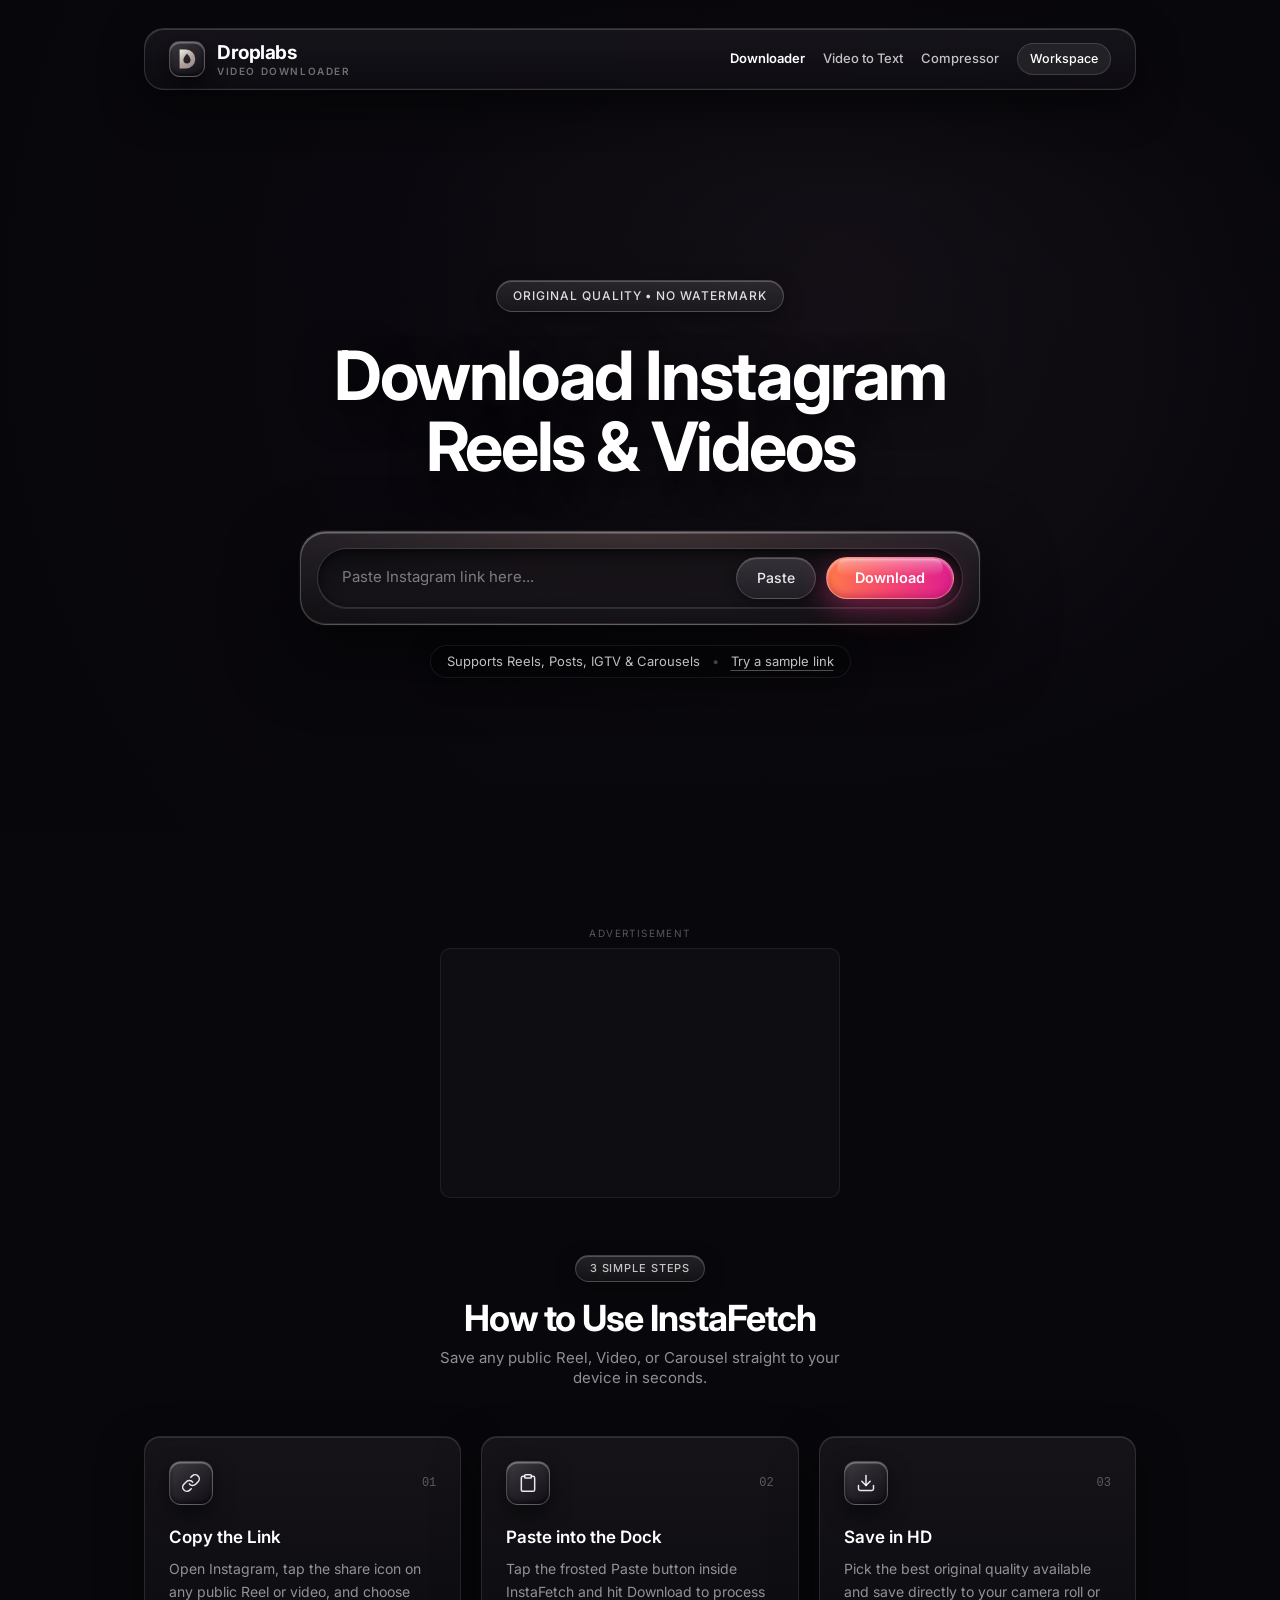
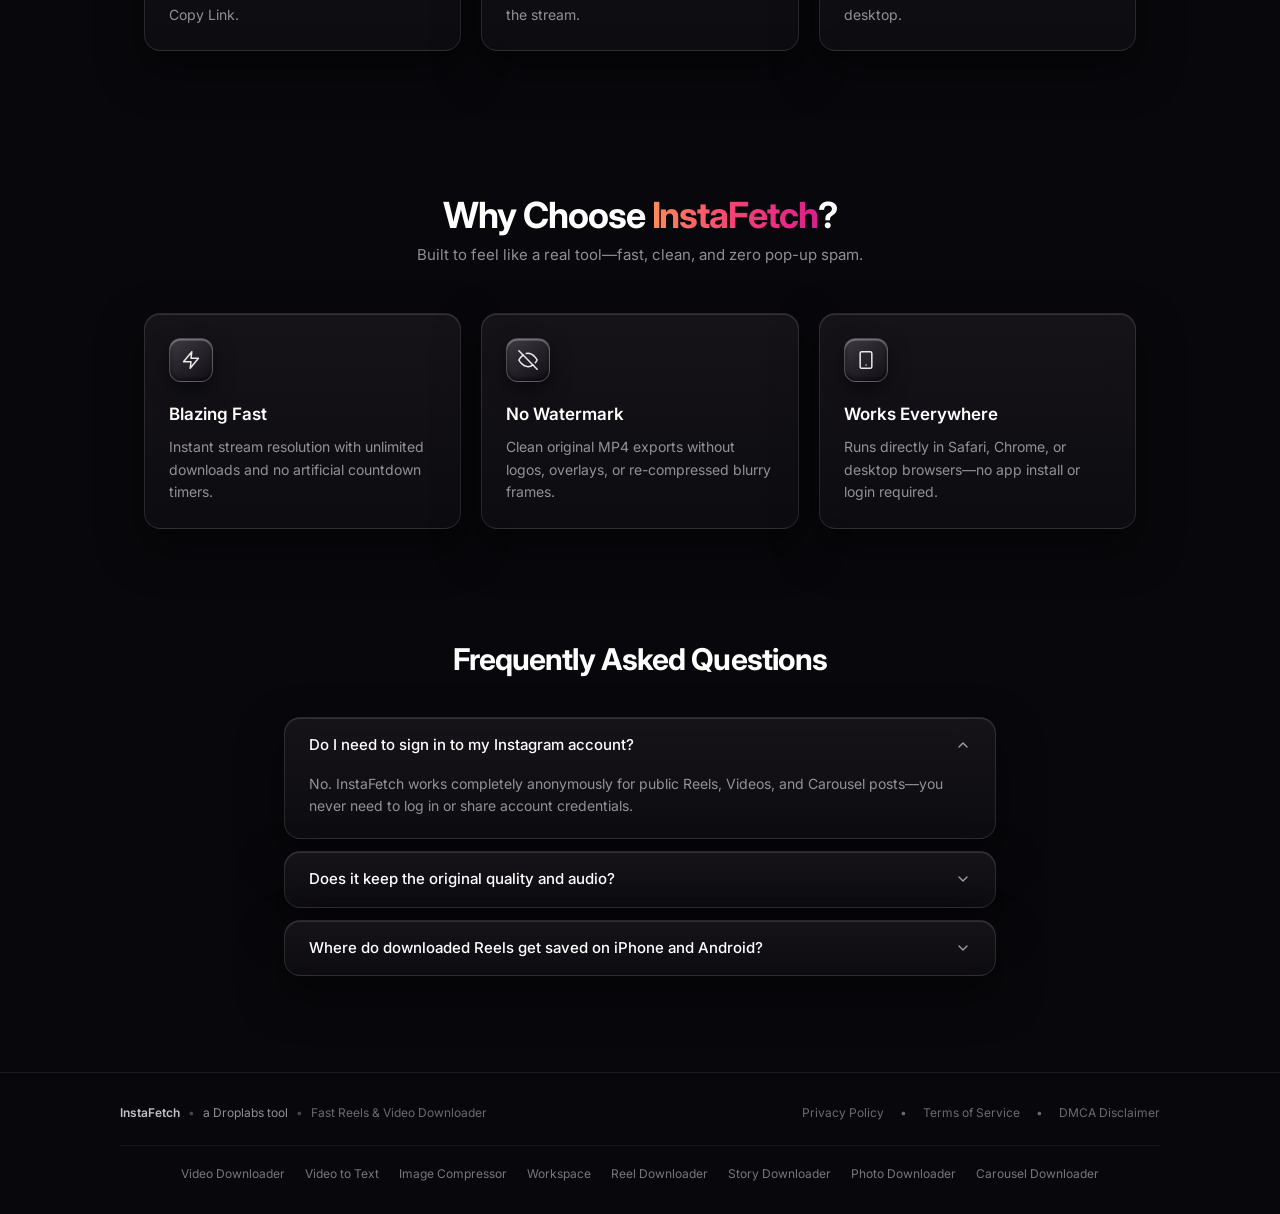
==== commit 91fb9f12: "Correct privacy and DMCA copy: Groq, Adsterra, local storage, real contact" ====
--- a/static/index.html
+++ b/static/index.html
@@ -1320,9 +1320,9 @@
         <button onclick="closeLegalModal('privacyModal')" class="w-10 h-10 -mr-2 -mt-2 flex items-center justify-center rounded-lg text-white/60 hover:text-white">✕</button>
       </div>
       <div class="text-xs text-white/70 space-y-3 leading-relaxed">
-        <p>InstaFetch operates in compliance with strict privacy standards. We do not require account registration, do not collect personal identities, and do not track your browsing history.</p>
-        <p>No user media is stored permanently on our servers; videos are fetched ephemerally via public Meta CDN streams directly to the requesting client.</p>
-        <p>Third-party advertising partners (such as Adsterra) may use non-identifying cookies to serve relevant advertisements.</p>
+        <p>Droplabs (InstaFetch) does not require an account and does not run its own analytics or tracking cookies. Downloads are resolved on demand and streamed through our server to your browser; no media is stored permanently.</p>
+        <p>If you use Video-to-Text, the clip's audio is sent to Groq's Whisper API for transcription and processed under Groq's privacy policy. Temporary files are deleted when the request finishes.</p>
+        <p>Third-party advertising partners (such as Adsterra) may set cookies to measure and personalize ads. Items saved to your Workspace stay in this browser's localStorage.</p>
       </div>
     </div>
   </div>
@@ -1334,8 +1334,8 @@
         <button onclick="closeLegalModal('termsModal')" class="w-10 h-10 -mr-2 -mt-2 flex items-center justify-center rounded-lg text-white/60 hover:text-white">✕</button>
       </div>
       <div class="text-xs text-white/70 space-y-3 leading-relaxed">
-        <p>InstaFetch is provided for personal backup and educational purposes only. Users must only download content they own or have explicit permission from the copyright owner to access.</p>
-        <p>InstaFetch is an independent web tool and is not affiliated, endorsed, or associated with Instagram or Meta Platforms, Inc.</p>
+        <p>Droplabs (InstaFetch) is provided for personal backup and educational purposes only. Users must only download content they own or have explicit permission from the copyright owner to access.</p>
+        <p>Droplabs is an independent web tool and is not affiliated, endorsed, or associated with Instagram or Meta Platforms, Inc., TikTok or ByteDance, or YouTube or Google LLC.</p>
       </div>
     </div>
   </div>
@@ -1347,8 +1347,8 @@
         <button onclick="closeLegalModal('dmcaModal')" class="w-10 h-10 -mr-2 -mt-2 flex items-center justify-center rounded-lg text-white/60 hover:text-white">✕</button>
       </div>
       <div class="text-xs text-white/70 space-y-3 leading-relaxed">
-        <p>InstaFetch respects intellectual property rights. We do not host or store copyrighted video files on our infrastructure. All video content is delivered straight from public content delivery networks (CDNs).</p>
-        <p>If you believe content indexed or accessible through this service infringes upon your copyright, please reach out with post details for immediate blocking.</p>
+        <p>Droplabs respects intellectual property rights. We do not host or store copyrighted video files on our infrastructure. All video content is delivered straight from public content delivery networks (CDNs).</p>
+        <p>If you believe content accessible through this service infringes your copyright, open an issue at <a href="https://github.com/itsdecoding/ig-downloader/issues" target="_blank" rel="noopener" class="underline">github.com/itsdecoding/ig-downloader</a> with the post URL and a description of your rights for prompt review.</p>
       </div>
     </div>
   </div>
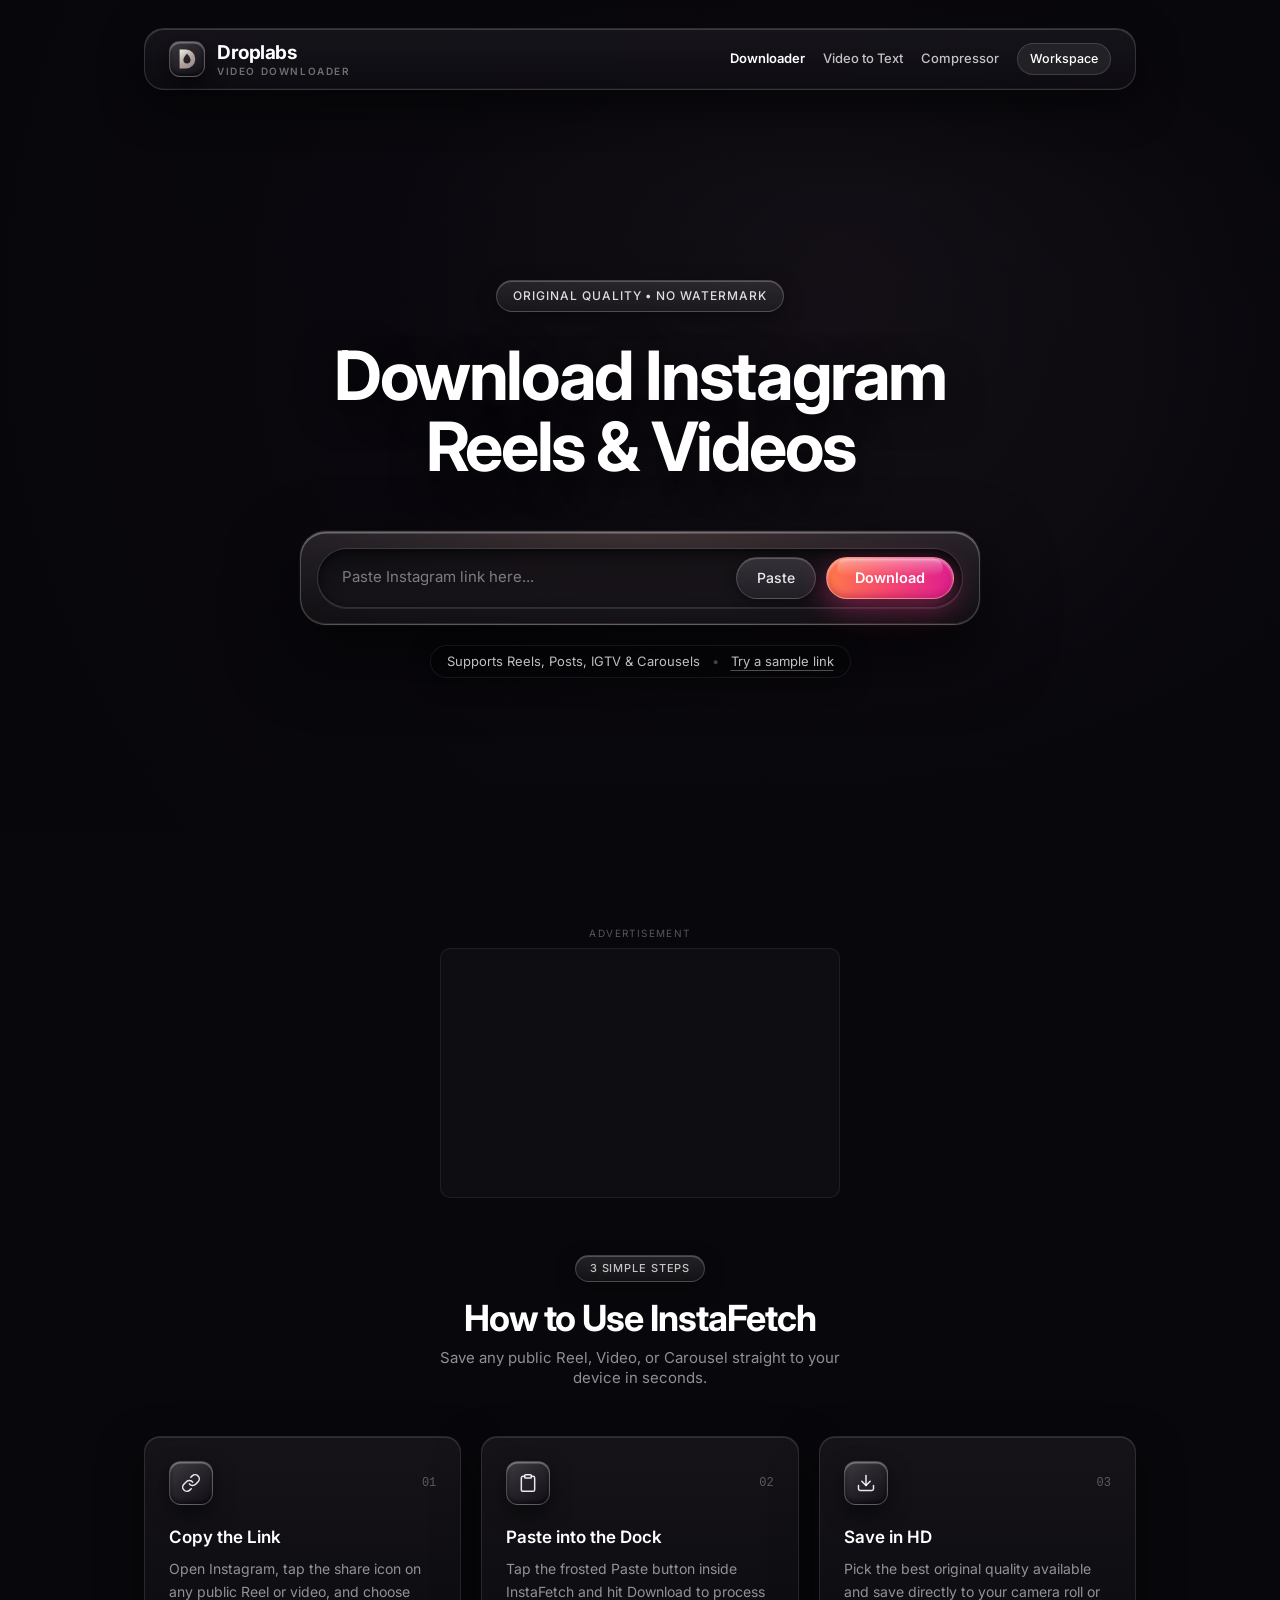
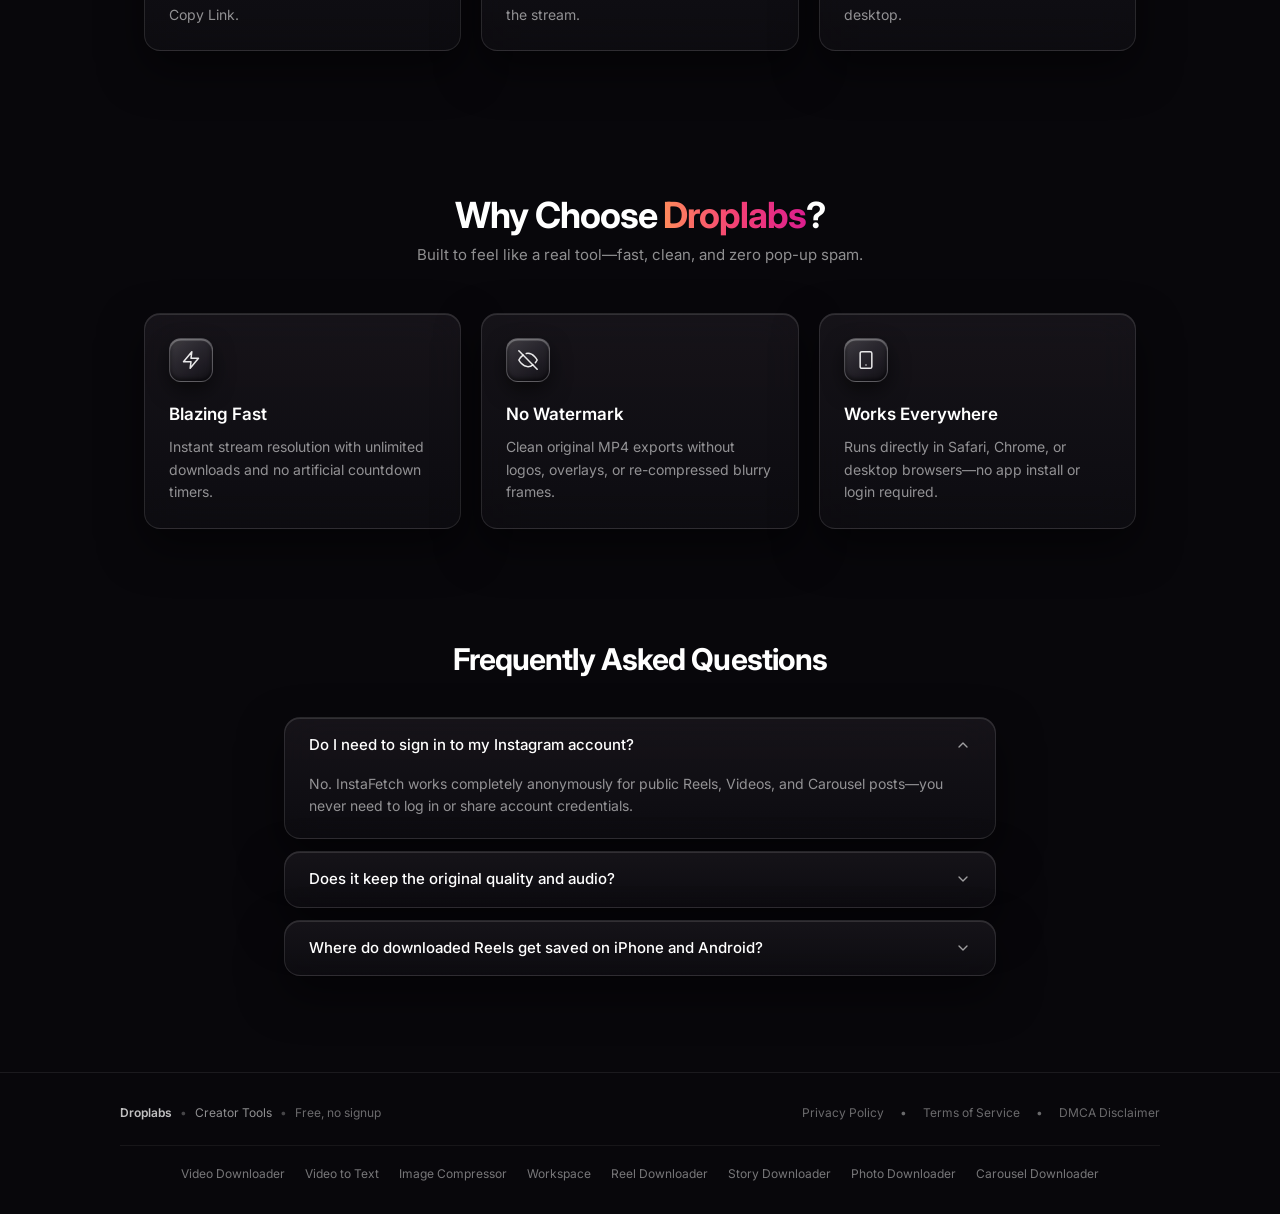
==== commit c905aca4: "Unify Droplabs branding: manifest, footers, OG titles, install copy" ====
--- a/static/index.html
+++ b/static/index.html
@@ -19,7 +19,7 @@
   <!-- Installable app (Add to Home Screen) -->
   <link rel="manifest" href="/manifest.json" />
   <meta name="apple-mobile-web-app-capable" content="yes" />
-  <meta name="apple-mobile-web-app-title" content="InstaFetch" />
+  <meta name="apple-mobile-web-app-title" content="Droplabs" />
   <meta name="apple-mobile-web-app-status-bar-style" content="black-translucent" />
   <meta name="mobile-web-app-capable" content="yes" />
 
@@ -28,11 +28,11 @@
   <meta property="og:description" content="Download Instagram Reels, Videos, and Carousels in original HD without a watermark. Free & instant." />
   <meta property="og:type" content="website" />
   <meta property="og:url" content="https://droplabs.site/" />
-  <meta property="og:site_name" content="InstaFetch by Droplabs" />
+  <meta property="og:site_name" content="Droplabs" />
   <meta property="og:image" content="https://droplabs.site/static/og-image.jpg" />
   <meta property="og:image:width" content="1200" />
   <meta property="og:image:height" content="630" />
-  <meta property="og:image:alt" content="InstaFetch — Download Instagram Reels & Videos" />
+  <meta property="og:image:alt" content="Droplabs — Download Reels, TikToks &amp; Shorts" />
 
   <!-- Twitter Card -->
   <meta name="twitter:card" content="summary_large_image" />
@@ -1101,7 +1101,7 @@
   <section id="features" class="relative z-20 max-w-[1040px] mx-auto px-4 sm:px-6 py-16">
     <div class="text-center mb-12">
       <h2 class="text-2xl sm:text-4xl font-bold tracking-[-0.03em] text-white">
-        Why Choose <span class="bg-gradient-to-r from-[#ff8a5b] via-[#f44174] to-[#dc1e8e] bg-clip-text text-transparent">InstaFetch</span>?
+        Why Choose <span class="bg-gradient-to-r from-[#ff8a5b] via-[#f44174] to-[#dc1e8e] bg-clip-text text-transparent">Droplabs</span>?
       </h2>
       <p class="text-sm sm:text-[15px] text-white/55 mt-2.5">Built to feel like a real tool—fast, clean, and zero pop-up spam.</p>
     </div>
@@ -1195,11 +1195,11 @@
   <footer class="relative z-20 border-t border-white/[0.08] py-8 px-4 sm:px-6">
     <div class="max-w-[1040px] mx-auto flex flex-col sm:flex-row items-center justify-between gap-4 text-xs text-white/40">
       <div class="flex flex-wrap items-center justify-center sm:justify-start gap-x-2 gap-y-1">
-        <span class="font-semibold text-white/75">InstaFetch</span>
+        <span class="font-semibold text-white/75">Droplabs</span>
         <span class="text-white/25">•</span>
-        <span class="text-white/55">a Droplabs tool</span>
+        <span class="text-white/55">Creator Tools</span>
         <span class="text-white/25">•</span>
-        <span>Fast Reels &amp; Video Downloader</span>
+        <span>Free, no signup</span>
       </div>
       <div class="flex items-center gap-4 text-xs">
         <button type="button" onclick="openLegalModal('privacyModal')" class="py-2 -my-2 hover:text-white transition-colors cursor-pointer">Privacy Policy</button>
@@ -1273,7 +1273,7 @@
         </svg>
       </span>
       <div class="min-w-0 flex-1">
-        <h4 id="retentionTitle" class="text-[13.5px] font-semibold text-white leading-snug">Keep InstaFetch one tap away</h4>
+        <h4 id="retentionTitle" class="text-[13.5px] font-semibold text-white leading-snug">Keep Droplabs one tap away</h4>
         <p id="retentionBody" class="text-[11.5px] text-white/60 mt-1 leading-relaxed">
           Add it to your home screen so your next Reel takes one tap instead of a search.
         </p>
@@ -2359,7 +2359,7 @@
       window.addEventListener('appinstalled', () => {
         installPrompt = null;
         window.dismissRetention();
-        showToast('InstaFetch added to your home screen');
+        showToast('Droplabs added to your home screen');
       });
 
       function retentionActionLabel() {
@@ -2401,7 +2401,7 @@
           installPrompt = null;
           if (choice && choice.outcome === 'accepted') {
             window.dismissRetention();
-            showToast('InstaFetch added to your home screen');
+            showToast('Droplabs added to your home screen');
           } else {
             retentionActionBtn.textContent = isIOS ? 'Show me how' : 'Bookmark this page';
           }
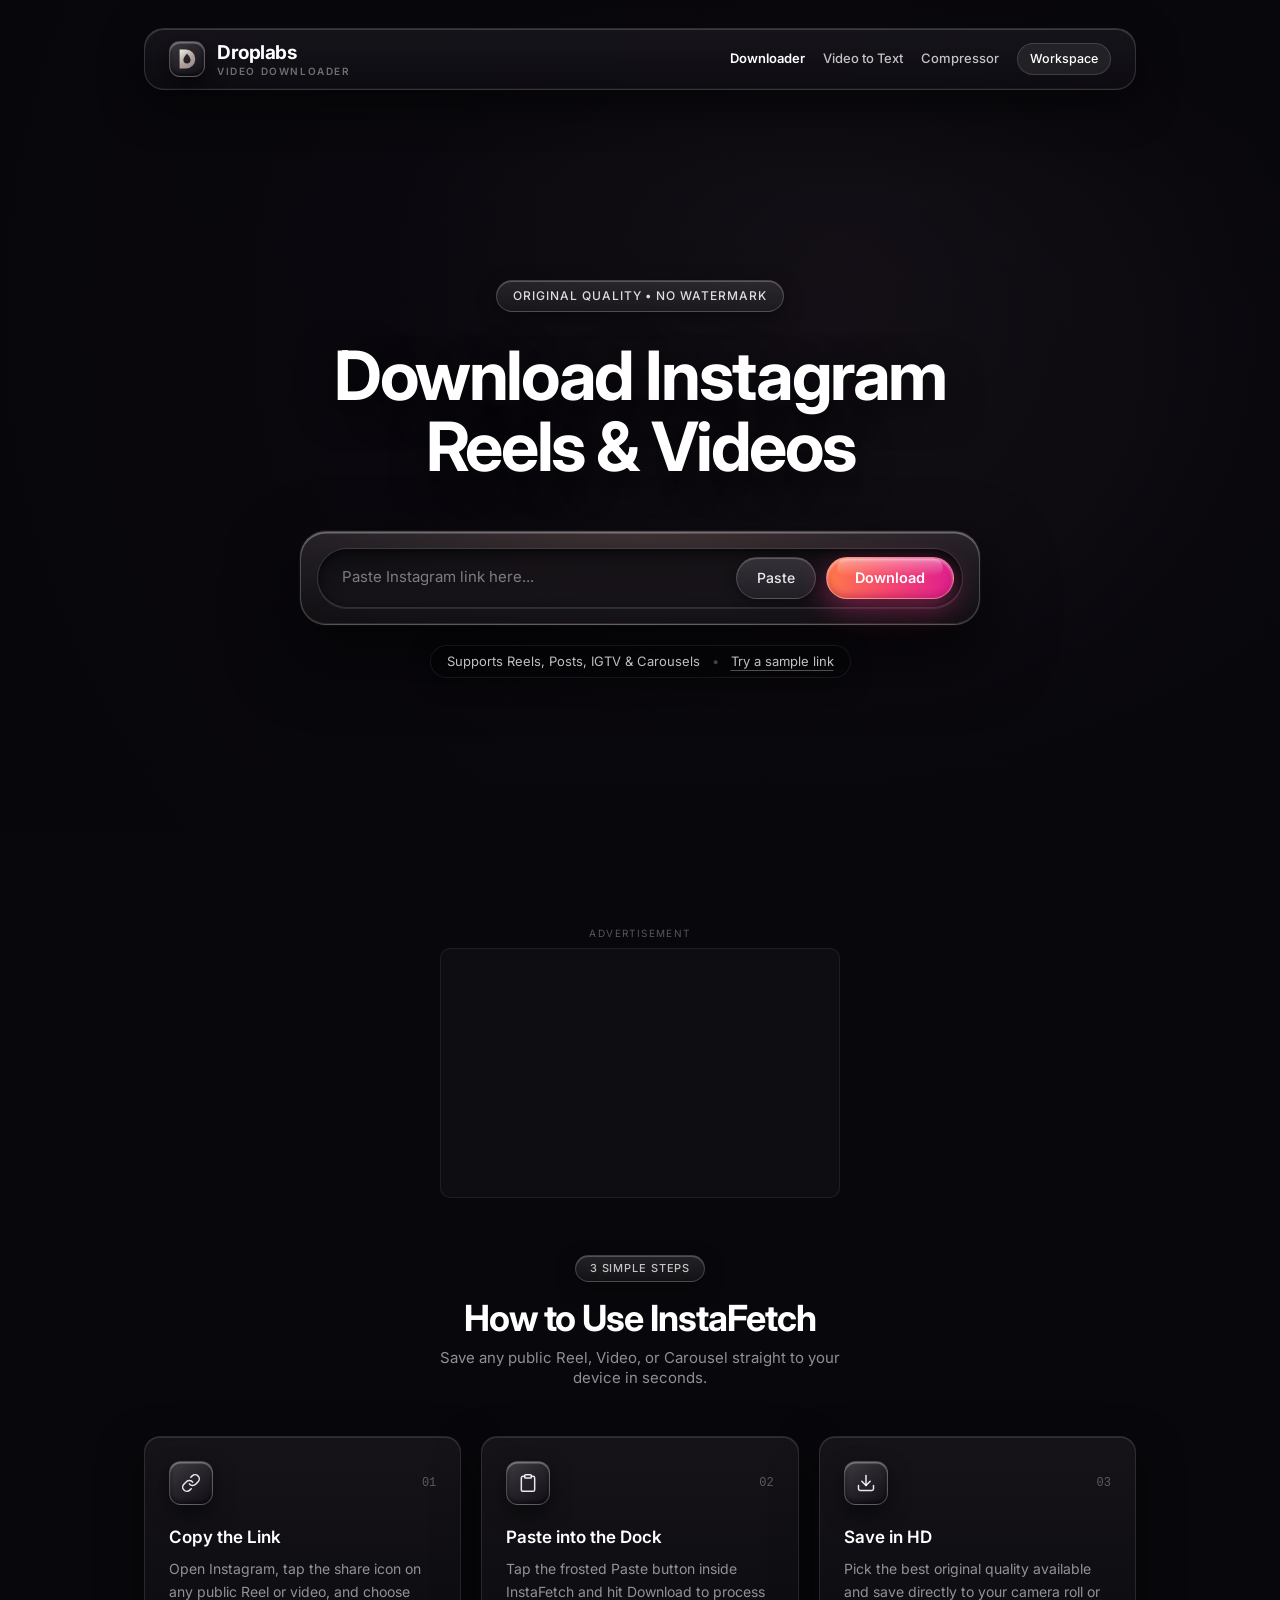
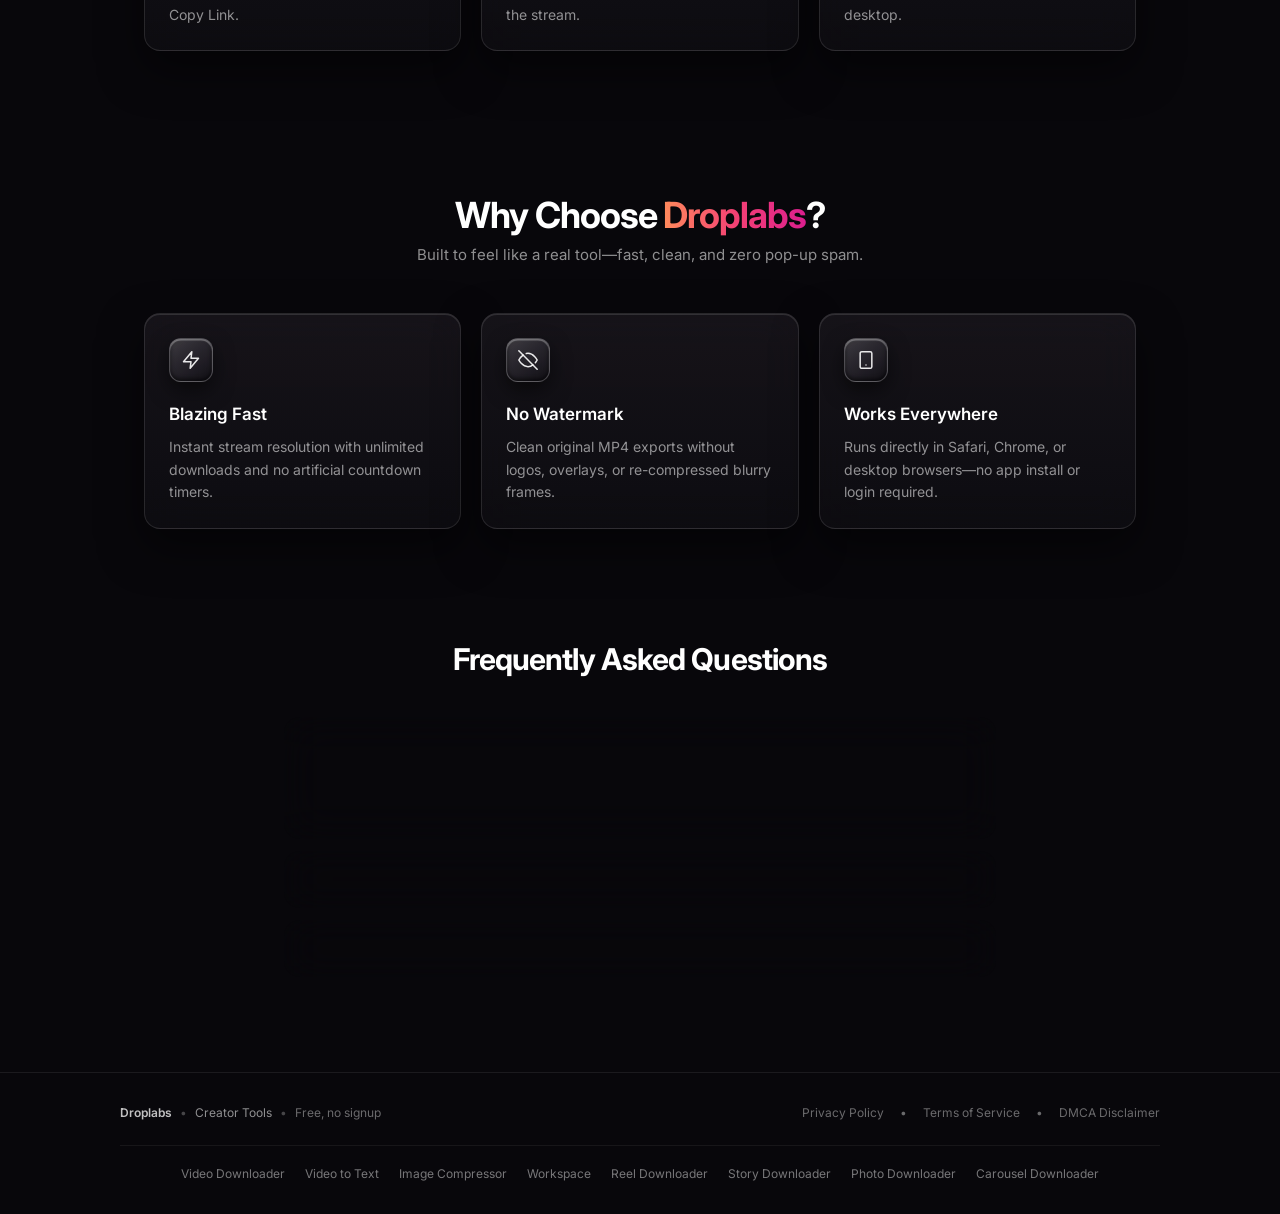
==== commit eac542c6: "Add Cloudflare Web Analytics to every page" ====
--- a/static/index.html
+++ b/static/index.html
@@ -1320,7 +1320,7 @@
         <button onclick="closeLegalModal('privacyModal')" class="w-10 h-10 -mr-2 -mt-2 flex items-center justify-center rounded-lg text-white/60 hover:text-white">✕</button>
       </div>
       <div class="text-xs text-white/70 space-y-3 leading-relaxed">
-        <p>Droplabs (InstaFetch) does not require an account and does not run its own analytics or tracking cookies. Downloads are resolved on demand and streamed through our server to your browser; no media is stored permanently.</p>
+        <p>Droplabs (InstaFetch) does not require an account and does not use tracking cookies. We use Cloudflare Web Analytics, which is cookieless and reports only aggregate page views and performance data. Downloads are resolved on demand and streamed through our server to your browser; no media is stored permanently.</p>
         <p>If you use Video-to-Text, the clip's audio is sent to Groq's Whisper API for transcription and processed under Groq's privacy policy. Temporary files are deleted when the request finishes.</p>
         <p>Third-party advertising partners (such as Adsterra) may set cookies to measure and personalize ads. Items saved to your Workspace stay in this browser's localStorage.</p>
       </div>
@@ -2902,5 +2902,19 @@
       })();
     })();
   </script>
+
+  <!-- Cloudflare Web Analytics (skipped on localhost) -->
+  <script>
+    (function () {
+      var host = location.hostname;
+      if (host === 'localhost' || host === '127.0.0.1' || host === '') return;
+      var s = document.createElement('script');
+      s.type = 'module';
+      s.src = 'https://static.cloudflareinsights.com/beacon.min.js';
+      s.setAttribute('data-cf-beacon', '{"token": "ff0082f126054536b6dfbad99c6e3d2a"}');
+      document.body.appendChild(s);
+    })();
+  </script>
+  <!-- End Cloudflare Web Analytics -->
 </body>
 </html>
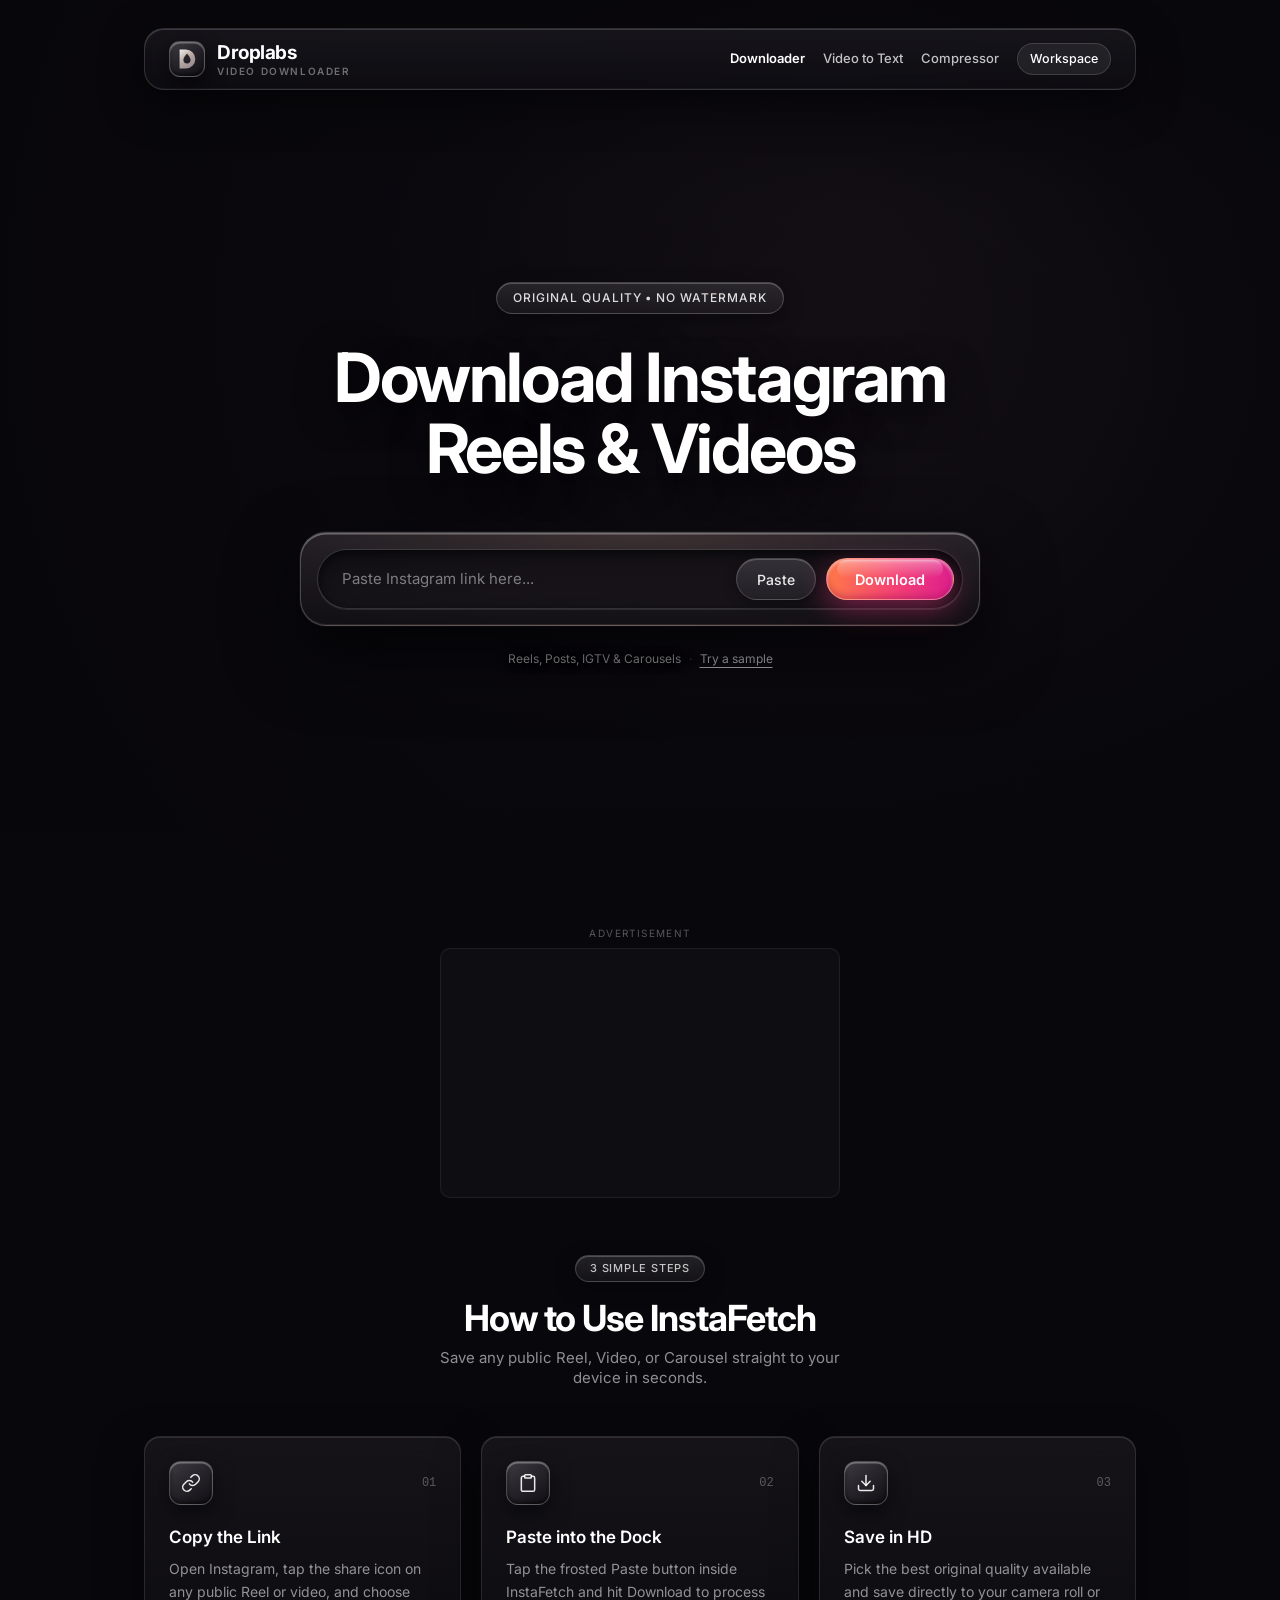
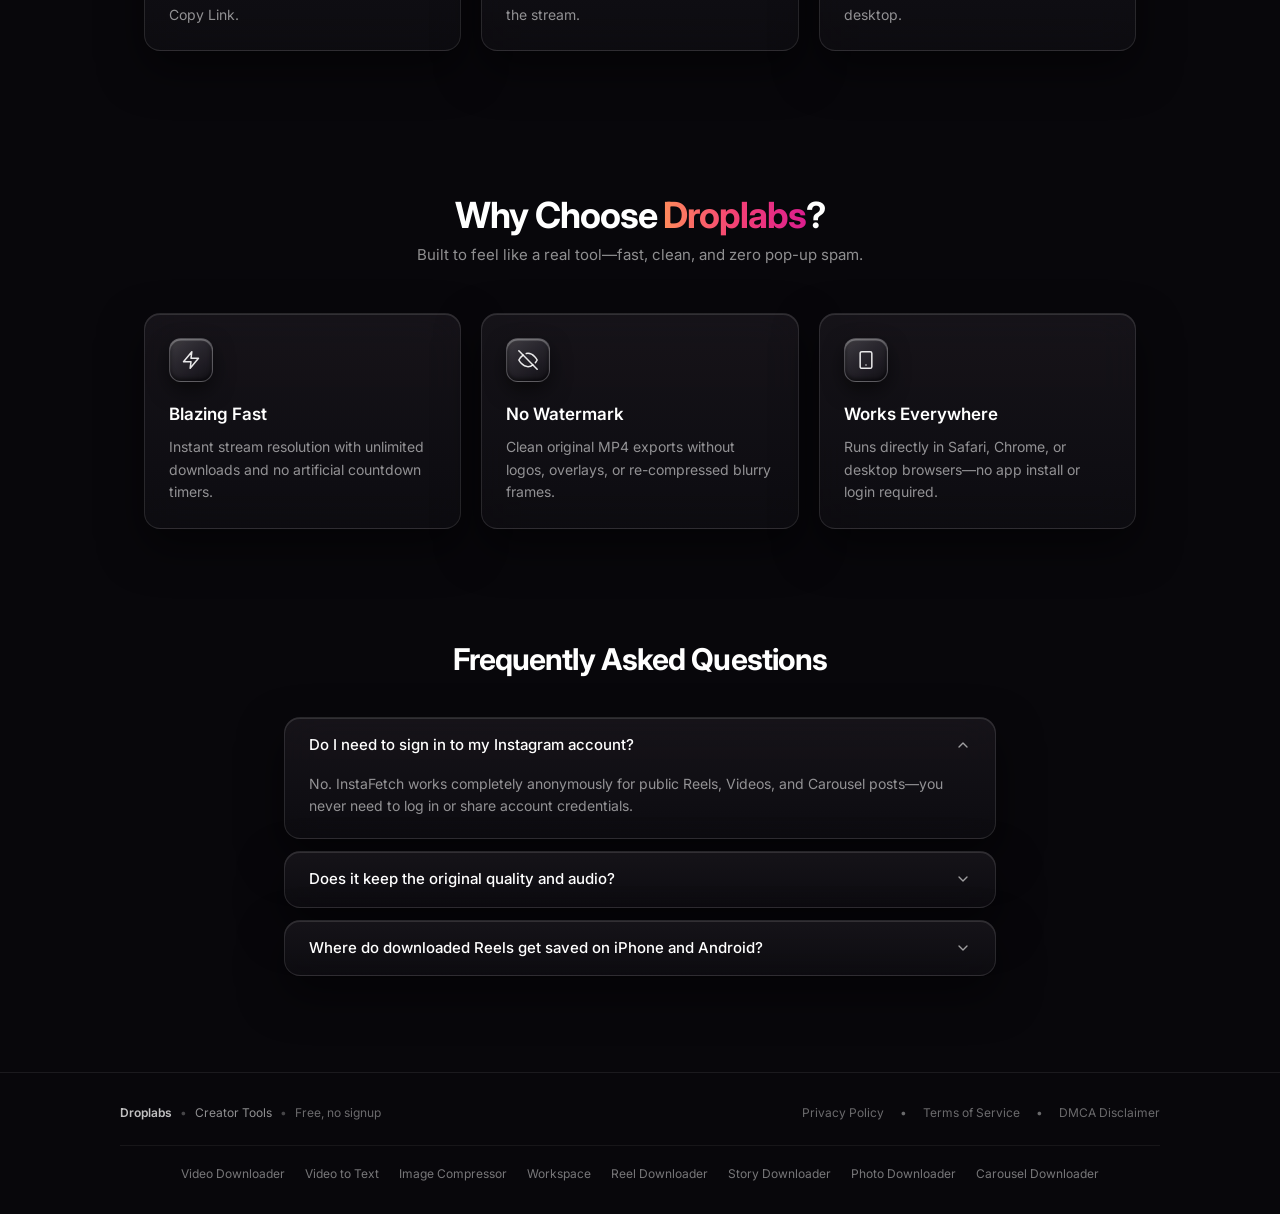
==== commit 00e3c1d5: "Declutter UI: compact hub, single mobile nav card, calmer tool hero and workspace" ====
--- a/static/index.html
+++ b/static/index.html
@@ -134,8 +134,8 @@
       z-index: 1;
       pointer-events: none;
       background:
-        radial-gradient(ellipse 68% 50% at 50% 45%, rgba(8, 7, 11, 0.28) 0%, rgba(8, 7, 11, 0.08) 56%, rgba(8, 7, 11, 0.58) 100%),
-        linear-gradient(180deg, rgba(8, 7, 11, 0.52) 0%, rgba(8, 7, 11, 0.0) 22%, rgba(8, 7, 11, 0.0) 76%, #08070b 100%);
+        radial-gradient(ellipse 68% 50% at 50% 45%, rgba(8, 7, 11, 0.38) 0%, rgba(8, 7, 11, 0.16) 56%, rgba(8, 7, 11, 0.64) 100%),
+        linear-gradient(180deg, rgba(8, 7, 11, 0.58) 0%, rgba(8, 7, 11, 0.0) 22%, rgba(8, 7, 11, 0.0) 76%, #08070b 100%);
     }
 
     /* Floating Smoked-Glass Pill Navbar */
@@ -370,10 +370,15 @@
       }
     }
 
-    /* Hero support line: scrim keeps it legible over bright 3D ribbons */
+    /* Hero support line: text shadow keeps it legible over bright 3D ribbons */
     .hero-support {
-      box-shadow: 0 6px 22px rgba(0, 0, 0, 0.45);
-      text-shadow: 0 1px 3px rgba(0, 0, 0, 0.9);
+      text-shadow: 0 1px 4px rgba(0, 0, 0, 0.95), 0 0 12px rgba(0, 0, 0, 0.55);
+    }
+
+    /* Phones: start the hero content near the top instead of centering it,
+       so the paste dock is visible immediately instead of below a large gap. */
+    @media (max-width: 639px) {
+      .hero-main { justify-content: flex-start !important; }
     }
 
     /* Landscape phones: compact the hero so the paste dock stays above the fold */
@@ -801,12 +806,12 @@
     <!-- Centered Hero Content -->
     <main class="hero-main relative z-20 flex-1 w-full max-w-[920px] px-4 sm:px-6 flex flex-col items-center justify-center pt-8 pb-12 sm:pt-12 sm:pb-20 text-center">
       <!-- Quality Badge -->
-      <div class="hero-badge quality-pill inline-flex items-center px-4 py-1.5 rounded-full text-[11px] sm:text-[12px] font-medium text-white/85 uppercase mb-6 sm:mb-7">
+      <div class="hero-badge quality-pill inline-flex items-center px-4 py-1.5 rounded-full text-[11px] sm:text-[12px] font-medium text-white/85 uppercase mb-4 sm:mb-7">
         ORIGINAL QUALITY • NO WATERMARK
       </div>
 
       <!-- Headline -->
-      <h1 class="hero-headline text-[38px] sm:text-[58px] md:text-[68px] font-bold text-white max-w-[780px] mb-8 sm:mb-12">
+      <h1 class="hero-headline text-[38px] sm:text-[58px] md:text-[68px] font-bold text-white max-w-[780px] mb-6 sm:mb-12">
         Download Instagram<br />Reels &amp; Videos
       </h1>
 
@@ -869,16 +874,16 @@
         </div>
 
         <!-- Subtle Supported Formats Line + Demo Link Trigger -->
-        <div class="hero-support-wrap mt-5 flex justify-center">
-          <div class="hero-support inline-flex flex-col sm:flex-row flex-wrap items-center justify-center gap-x-3 gap-y-0.5 rounded-2xl sm:rounded-full border border-white/[0.08] bg-black/40 px-4 py-1.5 text-[12px] sm:text-[13px] text-white/75 backdrop-blur-[3px]">
-            <span>Supports Reels, Posts, IGTV &amp; Carousels</span>
-            <span class="hidden sm:inline text-white/25">•</span>
+        <div class="hero-support-wrap mt-4 sm:mt-5 flex justify-center">
+          <div class="hero-support inline-flex flex-wrap items-center justify-center gap-x-2 gap-y-1 px-2 py-1 text-[12px] sm:text-[12.5px] text-white/60">
+            <span>Reels, Posts, IGTV &amp; Carousels</span>
+            <span class="hidden sm:inline text-white/25">·</span>
             <button
               id="trySampleBtn"
               type="button"
-              class="py-1.5 -my-1.5 text-white/75 hover:text-white underline underline-offset-4 decoration-white/30 hover:decoration-white/60 transition-colors cursor-pointer"
+              class="py-1 -my-1 text-white/70 hover:text-white underline underline-offset-4 decoration-white/25 hover:decoration-white/60 transition-colors cursor-pointer"
             >
-              Try a sample link
+              Try a sample
             </button>
           </div>
         </div>
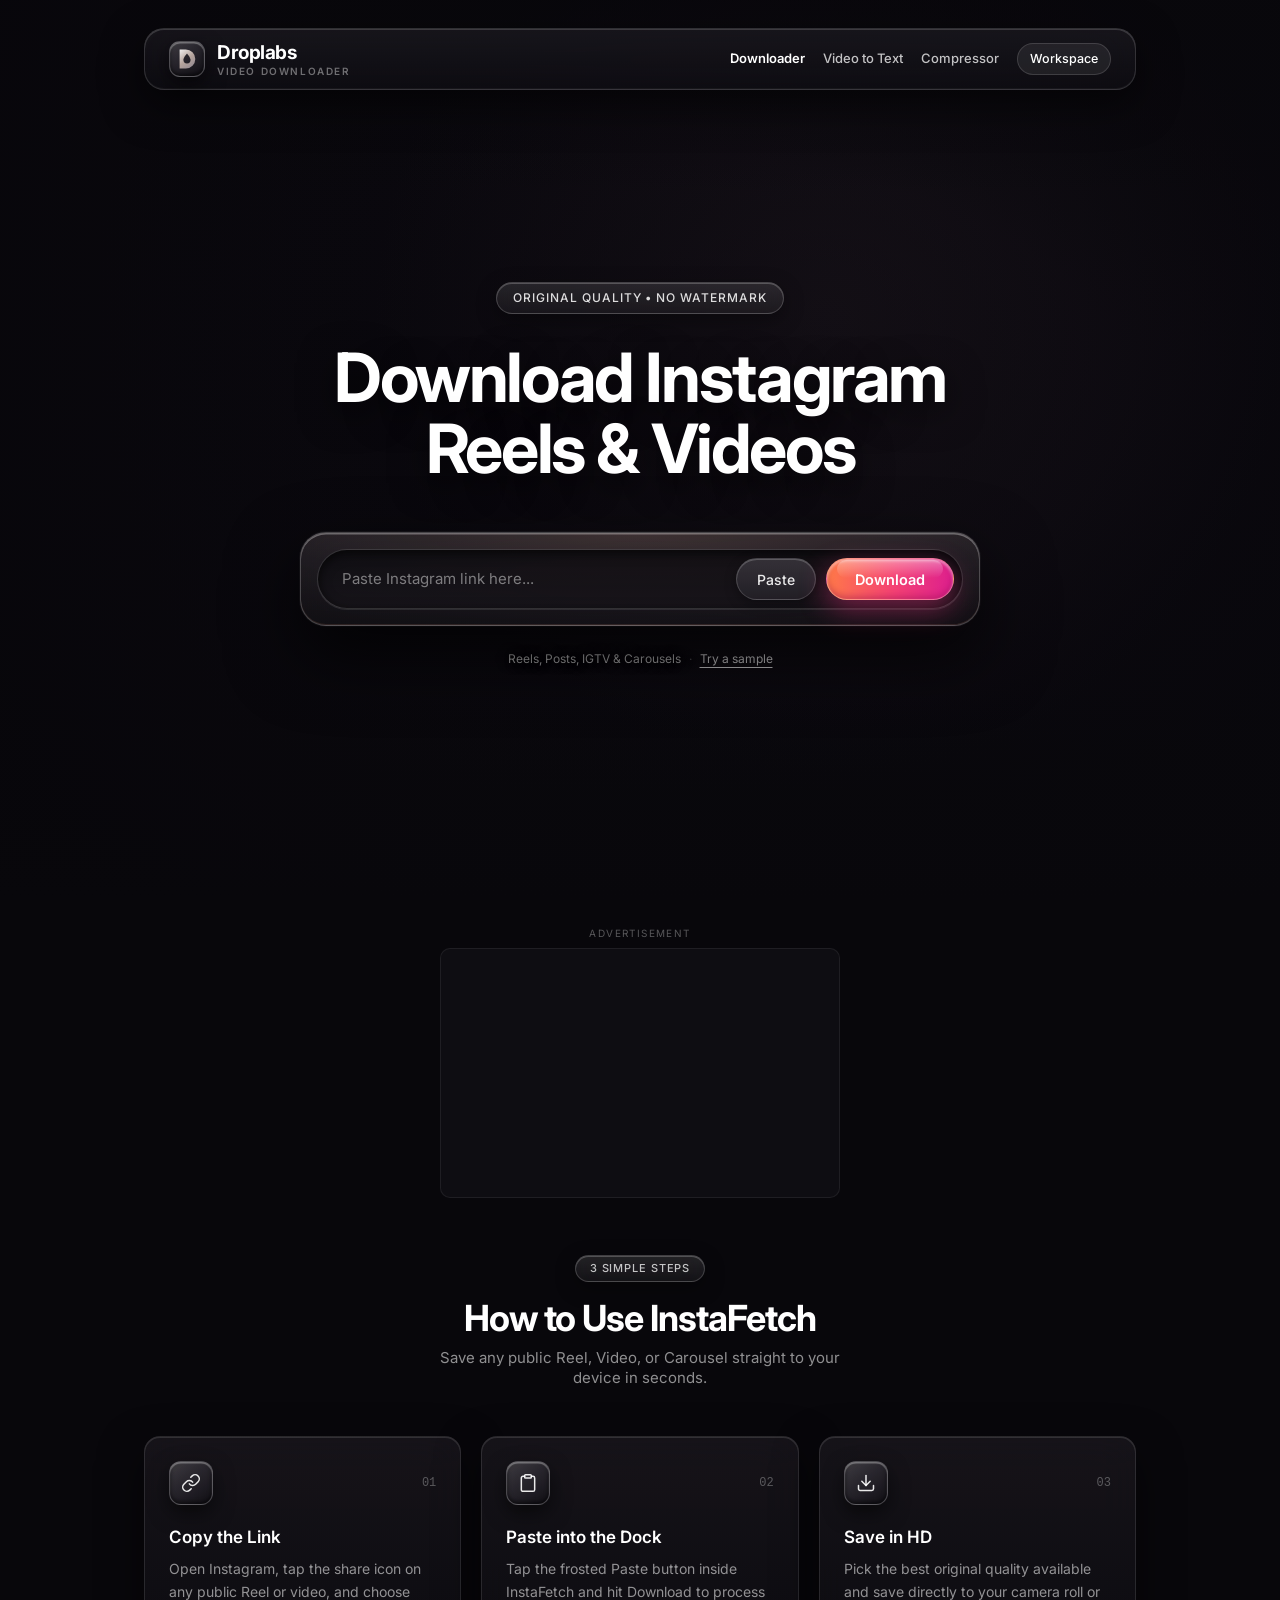
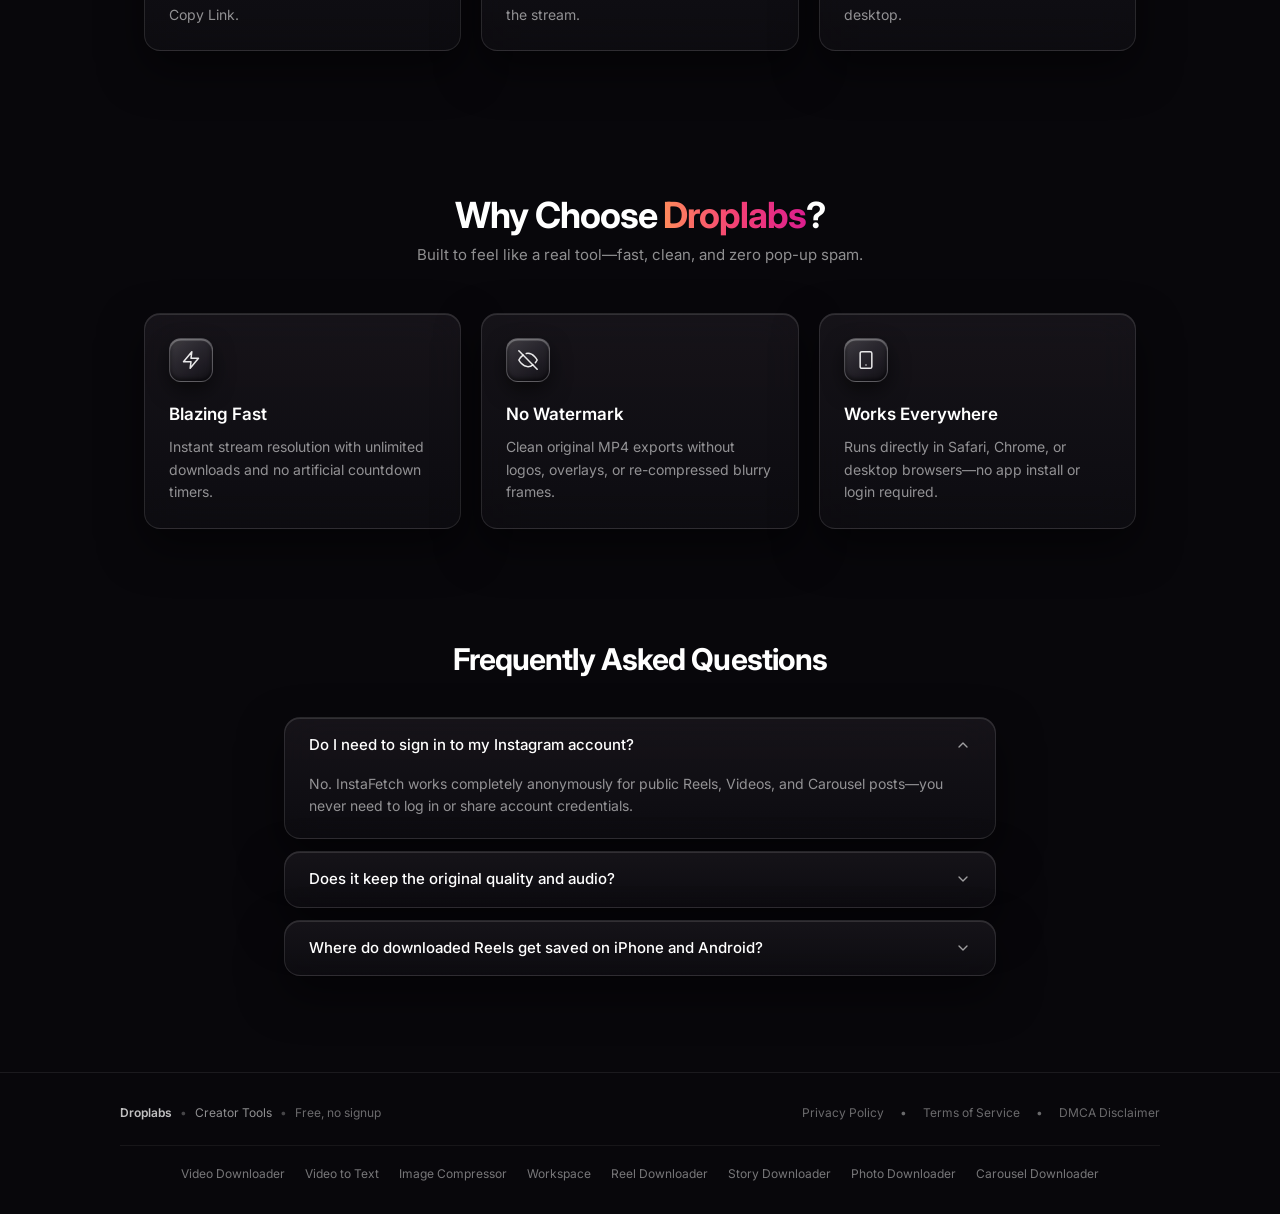
==== commit c8671ff2: "Unify hero vignette across all routes" ====
--- a/static/index.html
+++ b/static/index.html
@@ -134,7 +134,7 @@
       z-index: 1;
       pointer-events: none;
       background:
-        radial-gradient(ellipse 68% 50% at 50% 45%, rgba(8, 7, 11, 0.38) 0%, rgba(8, 7, 11, 0.16) 56%, rgba(8, 7, 11, 0.64) 100%),
+        radial-gradient(ellipse 68% 50% at 50% 45%, rgba(8, 7, 11, 0.36) 0%, rgba(8, 7, 11, 0.14) 56%, rgba(8, 7, 11, 0.62) 100%),
         linear-gradient(180deg, rgba(8, 7, 11, 0.58) 0%, rgba(8, 7, 11, 0.0) 22%, rgba(8, 7, 11, 0.0) 76%, #08070b 100%);
     }
 
@@ -576,13 +576,13 @@
       }
     }
 
-    /* Phones: deepen the scrim behind the headline so floating 3D droplets
-       never sit on top of the letterforms. */
+    /* Phones: keep the same vignette shape and dark edges as every other
+       page, with a slightly deeper centre so 3D droplets never sit on text. */
     @media (max-width: 639px) {
       .hero-vignette {
         background:
-          radial-gradient(ellipse 88% 32% at 50% 45%, rgba(8, 7, 11, 0.82) 0%, rgba(8, 7, 11, 0.42) 60%, rgba(8, 7, 11, 0.18) 100%),
-          linear-gradient(180deg, rgba(8, 7, 11, 0.52) 0%, rgba(8, 7, 11, 0.0) 22%, rgba(8, 7, 11, 0.0) 76%, #08070b 100%);
+          radial-gradient(ellipse 68% 50% at 50% 45%, rgba(8, 7, 11, 0.62) 0%, rgba(8, 7, 11, 0.26) 56%, rgba(8, 7, 11, 0.66) 100%),
+          linear-gradient(180deg, rgba(8, 7, 11, 0.58) 0%, rgba(8, 7, 11, 0.0) 22%, rgba(8, 7, 11, 0.0) 76%, #08070b 100%);
       }
     }
 
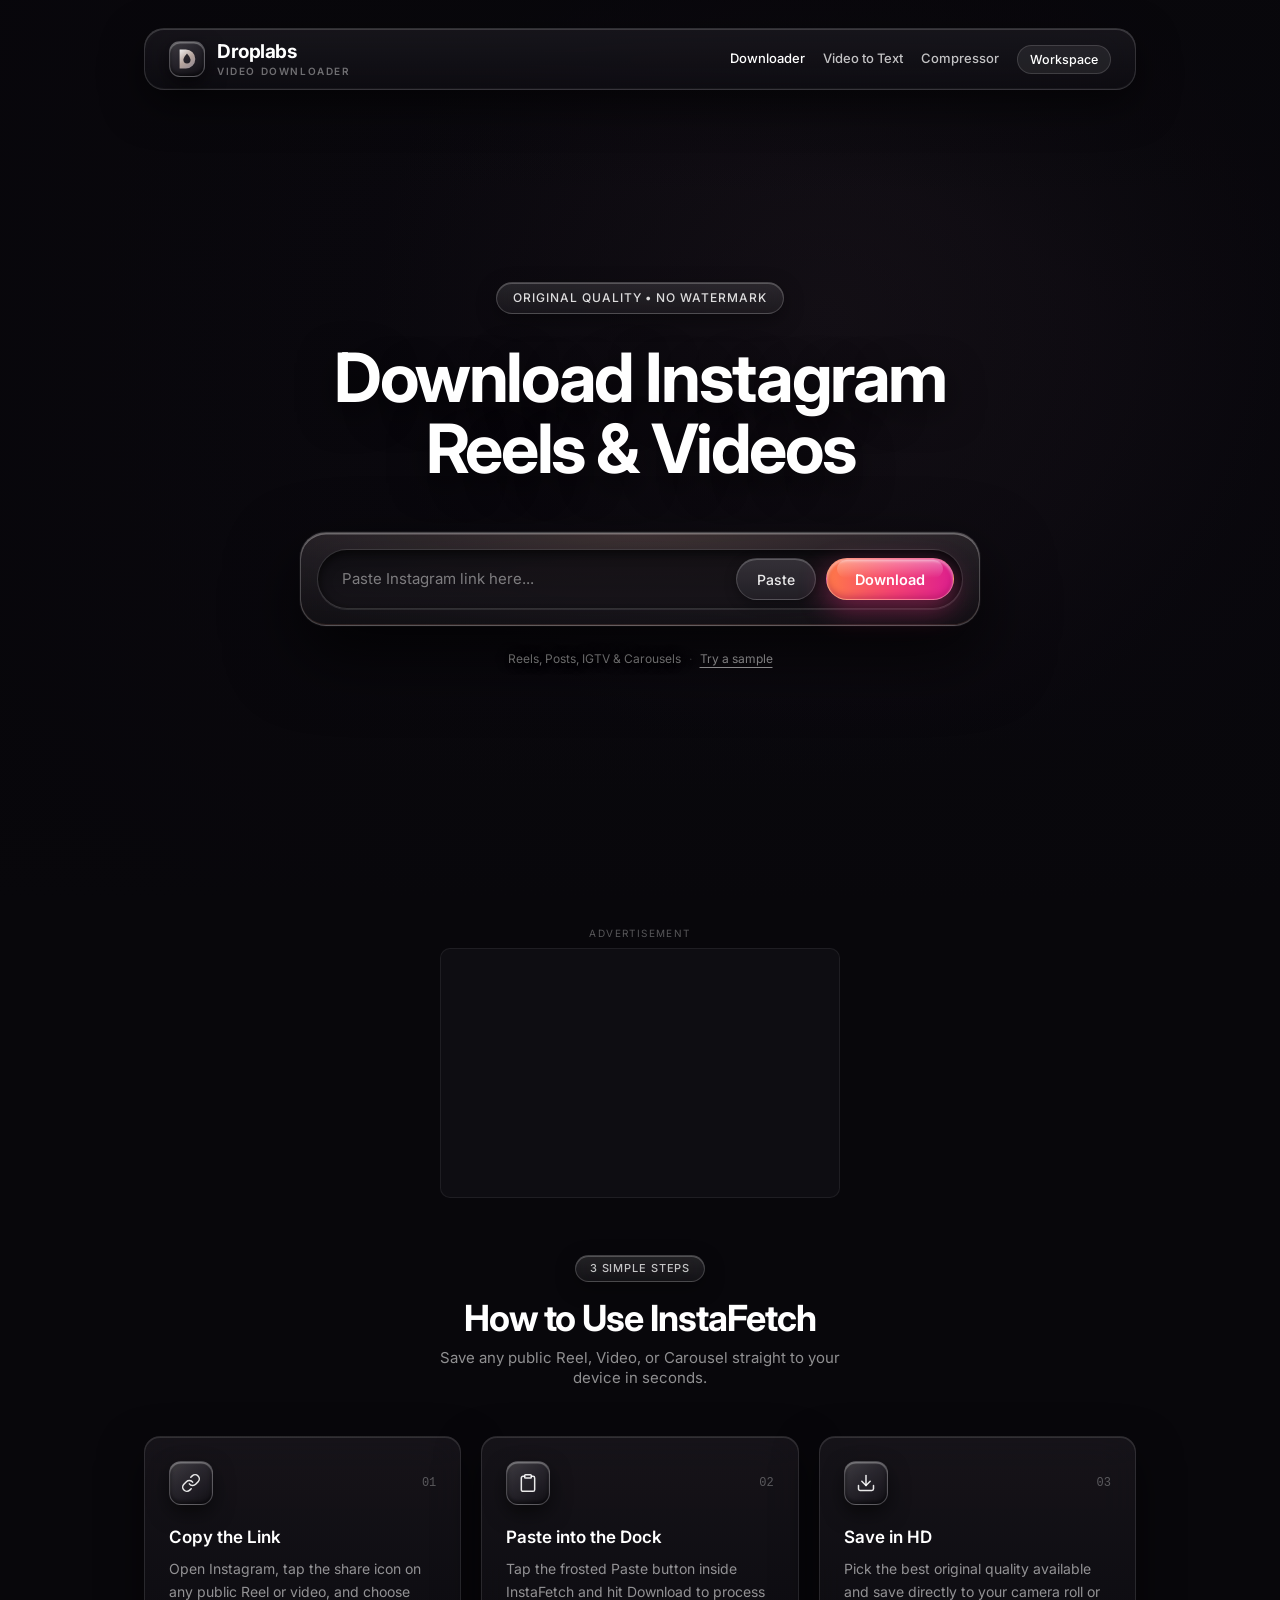
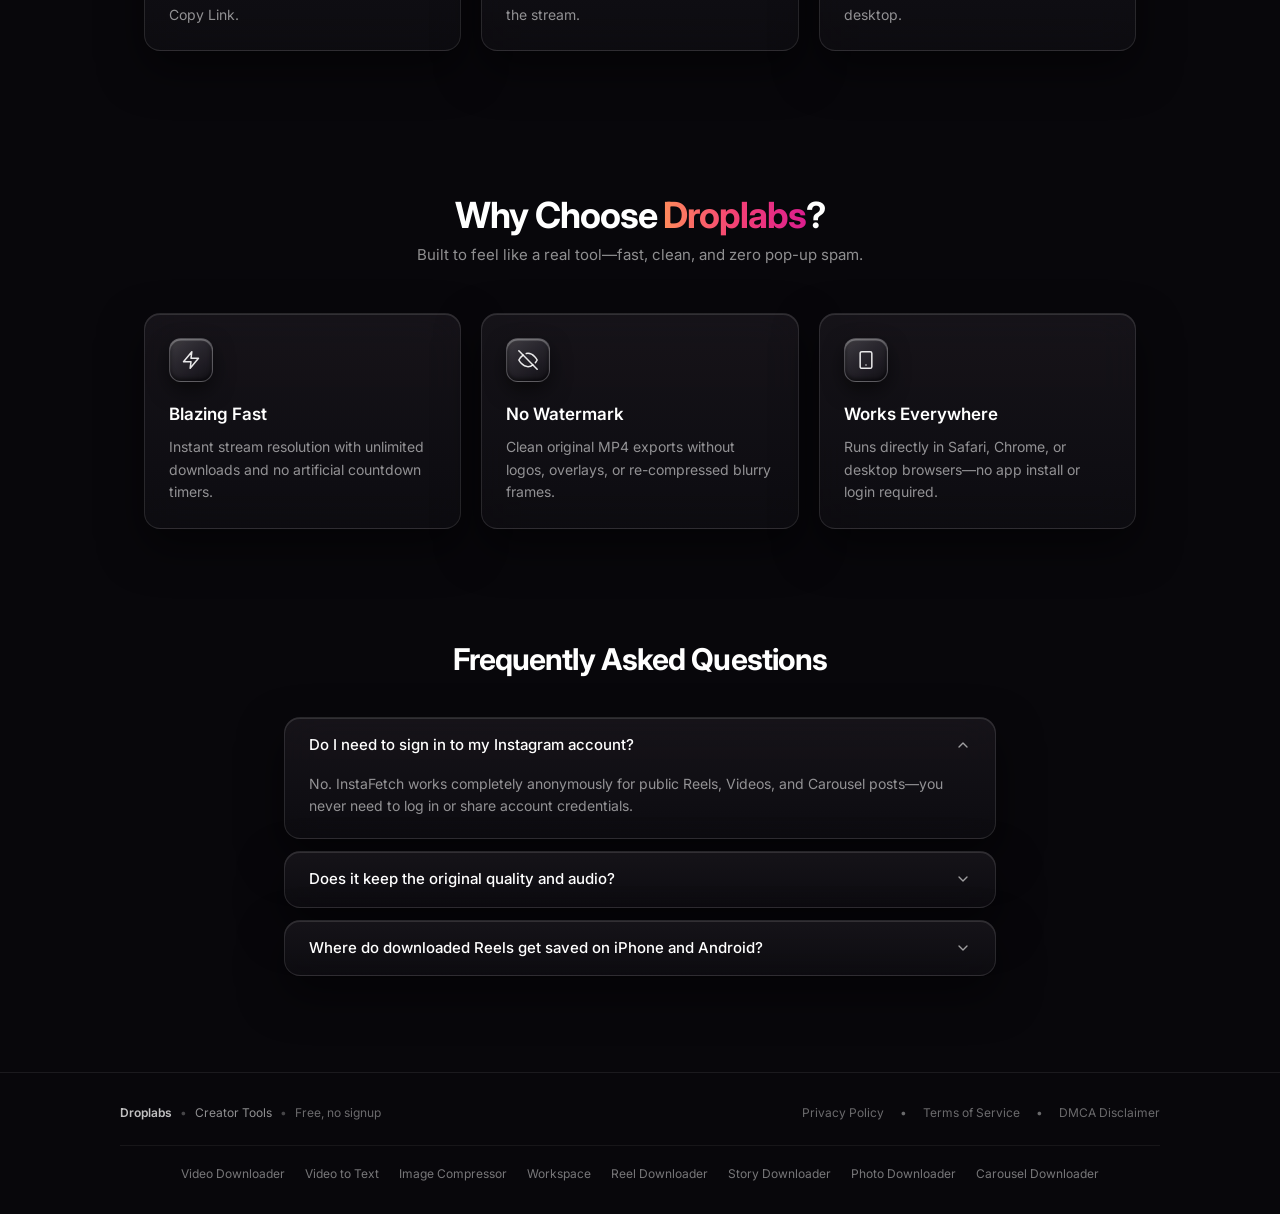
==== commit ba24d68c: "Unify nav geometry and add 3D poster to tool pages" ====
--- a/static/index.html
+++ b/static/index.html
@@ -159,6 +159,7 @@
       border: 1px solid rgba(255, 255, 255, 0.14);
       font-size: 12.5px;
       font-weight: 500;
+      line-height: 1.2;
       color: #ffffff;
       text-decoration: none;
       white-space: nowrap;
@@ -182,6 +183,71 @@
       color: #ffffff;
     }
     .ws-pill-badge[hidden] { display: none; }
+
+    /* Phones: the downloader nav becomes the same one-card, two-row pattern as
+       the tool pages (brand + Workspace pill, then the tool row), so the header
+       geometry never shifts when moving between pages. */
+    #siteHeader .mobile-tools { display: none; }
+    #siteHeader .dl-brand-name {
+      font-size: 19px;
+      font-weight: 700;
+      letter-spacing: -0.025em;
+    }
+    #siteHeader .dl-brand-sub {
+      font-size: 10px;
+      font-weight: 600;
+      letter-spacing: 0.16em;
+      text-transform: uppercase;
+      color: rgba(255, 255, 255, 0.4);
+      margin-top: 5px;
+    }
+    @media (max-width: 639px) {
+      #siteHeader {
+        max-width: none !important;
+        padding: 14px 14px 0 !important;
+      }
+      #siteHeader .nav-card {
+        border-radius: 18px;
+        background: linear-gradient(180deg, rgba(27, 25, 32, 0.95) 0%, rgba(14, 13, 18, 0.97) 100%);
+        border: 1px solid rgba(255, 255, 255, 0.14);
+        box-shadow: 0 14px 40px rgba(0, 0, 0, 0.55), inset 0 1px 0 rgba(255, 255, 255, 0.16);
+        overflow: hidden;
+      }
+      #siteHeader .glass-nav {
+        height: 54px !important;
+        padding: 0 13px !important;
+        background: transparent !important;
+        border: 0 !important;
+        border-radius: 0 !important;
+        box-shadow: none !important;
+        -webkit-backdrop-filter: none !important;
+        backdrop-filter: none !important;
+      }
+      #siteHeader .mobile-tools {
+        display: flex;
+        gap: 6px;
+        justify-content: center;
+        padding: 8px 10px 10px;
+        border-top: 1px solid rgba(255, 255, 255, 0.08);
+      }
+      #siteHeader .mobile-tools a {
+        font-size: 11.5px;
+        font-weight: 500;
+        line-height: 1.2;
+        color: rgba(255, 255, 255, 0.62);
+        text-decoration: none;
+        padding: 5px 10px;
+        border-radius: 999px;
+        background: rgba(255, 255, 255, 0.05);
+        border: 1px solid rgba(255, 255, 255, 0.11);
+        white-space: nowrap;
+      }
+      #siteHeader .mobile-tools a.is-current {
+        color: #fff;
+        border-color: rgba(244, 65, 116, 0.55);
+        background: rgba(244, 65, 116, 0.16);
+      }
+    }
 
     /* Frosted Top Quality Badge */
     .quality-pill {
@@ -740,7 +806,8 @@
     <div class="hero-vignette"></div>
 
     <!-- Floating Smoked-Glass Pill Navbar -->
-    <header class="relative z-30 w-full max-w-[1040px] px-4 sm:px-6 pt-5 sm:pt-7">
+    <header id="siteHeader" class="relative z-30 w-full max-w-[1040px] px-4 sm:px-6 pt-5 sm:pt-7">
+      <div class="nav-card">
       <nav class="glass-nav rounded-2xl sm:rounded-[20px] px-4 sm:px-6 h-14 sm:h-[62px] flex items-center justify-between">
         <!-- Brand -->
         <a href="/" class="flex items-center gap-3 min-h-11 group focus:outline-none">
@@ -758,48 +825,30 @@
             </svg>
           </span>
           <span class="flex flex-col justify-center leading-none">
-            <span class="text-[18px] sm:text-[19px] font-bold tracking-[-0.025em] text-white">Droplabs</span>
-            <span class="text-[9px] sm:text-[10px] font-semibold uppercase tracking-[0.16em] text-white/40 mt-1">Video Downloader</span>
+            <span class="dl-brand-name">Droplabs</span>
+            <span class="dl-brand-sub">Video Downloader</span>
           </span>
         </a>
 
         <!-- Desktop Links -->
         <div class="hidden sm:flex items-center text-[13px] font-medium text-white/75" style="gap:18px">
-          <a href="/tools/video-downloader" class="text-white font-semibold transition-colors">Downloader</a>
+          <a href="/tools/video-downloader" class="text-white transition-colors">Downloader</a>
           <a href="/tools/video-to-text" class="hover:text-white transition-colors">Video to Text</a>
           <a href="/tools/image-compressor" class="hover:text-white transition-colors">Compressor</a>
           <a href="/workspace" class="ws-pill-link">Workspace <span class="ws-pill-badge" data-ws-count hidden>0</span></a>
         </div>
 
-        <!-- Mobile Right Controls: Workspace Pill + Menu Button -->
+        <!-- Phones: Workspace stays on the brand row, tools move below -->
         <div class="flex sm:hidden items-center gap-2">
           <a href="/workspace" class="ws-pill-link">Workspace <span class="ws-pill-badge" data-ws-count hidden>0</span></a>
-          <button
-            id="mobileMenuBtn"
-            type="button"
-            aria-label="Toggle menu"
-            aria-expanded="false"
-            class="w-11 h-11 rounded-xl bg-white/[0.06] border border-white/10 flex items-center justify-center text-white/85 hover:bg-white/10 transition-colors"
-          >
-            <svg id="menuIconOpen" width="18" height="18" viewBox="0 0 24 24" fill="none" stroke="currentColor" stroke-width="2" stroke-linecap="round">
-              <line x1="4" y1="7" x2="20" y2="7" />
-              <line x1="4" y1="12" x2="20" y2="12" />
-              <line x1="4" y1="17" x2="20" y2="17" />
-            </svg>
-            <svg id="menuIconClose" class="hidden" width="18" height="18" viewBox="0 0 24 24" fill="none" stroke="currentColor" stroke-width="2" stroke-linecap="round">
-              <line x1="6" y1="6" x2="18" y2="18" />
-              <line x1="18" y1="6" x2="6" y2="18" />
-            </svg>
-          </button>
         </div>
       </nav>
 
-      <!-- Mobile Dropdown Menu -->
-      <div id="mobileMenu" class="hidden sm:hidden mt-2.5 glass-nav rounded-2xl p-2 flex flex-col gap-1">
-        <a href="/tools/video-downloader" class="mobile-nav-link px-4 py-2.5 rounded-xl text-sm font-semibold text-white bg-white/[0.06]">Video Downloader</a>
-        <a href="/tools/video-to-text" class="mobile-nav-link px-4 py-2.5 rounded-xl text-sm font-medium text-white/85 hover:bg-white/[0.08] transition-colors">Video to Text</a>
-        <a href="/tools/image-compressor" class="mobile-nav-link px-4 py-2.5 rounded-xl text-sm font-medium text-white/85 hover:bg-white/[0.08] transition-colors">Image Compressor</a>
-        <a href="/workspace" class="mobile-nav-link px-4 py-2.5 rounded-xl text-sm font-medium text-white/85 hover:bg-white/[0.08] transition-colors">Creator Workspace</a>
+      <div class="mobile-tools" aria-label="Droplabs tools">
+        <a href="/tools/video-downloader" class="is-current">Downloader</a>
+        <a href="/tools/video-to-text">Video to Text</a>
+        <a href="/tools/image-compressor">Compressor</a>
+      </div>
       </div>
     </header>
 
@@ -1864,10 +1913,6 @@
       const saveBtnLabel = document.getElementById('saveBtnLabel');
       const selectedMeta = document.getElementById('selectedMeta');
 
-      const mobileMenuBtn = document.getElementById('mobileMenuBtn');
-      const mobileMenu = document.getElementById('mobileMenu');
-      const menuIconOpen = document.getElementById('menuIconOpen');
-      const menuIconClose = document.getElementById('menuIconClose');
       const toast = document.getElementById('toast');
       const toastText = document.getElementById('toastText');
       const retentionSheet = document.getElementById('retentionSheet');
@@ -2310,24 +2355,6 @@
         hideStickyBar();
       });
 
-      // Mobile Menu Toggle
-      mobileMenuBtn.addEventListener('click', () => {
-        const isOpen = !mobileMenu.classList.contains('hidden');
-        mobileMenu.classList.toggle('hidden');
-        menuIconOpen.classList.toggle('hidden');
-        menuIconClose.classList.toggle('hidden');
-        mobileMenuBtn.setAttribute('aria-expanded', String(!isOpen));
-      });
-
-      document.querySelectorAll('.mobile-nav-link').forEach((link) => {
-        link.addEventListener('click', () => {
-          mobileMenu.classList.add('hidden');
-          menuIconOpen.classList.remove('hidden');
-          menuIconClose.classList.add('hidden');
-          mobileMenuBtn.setAttribute('aria-expanded', 'false');
-        });
-      });
-
       // FAQ Accordion
       document.querySelectorAll('.faq-toggle').forEach((toggle) => {
         toggle.addEventListener('click', () => {
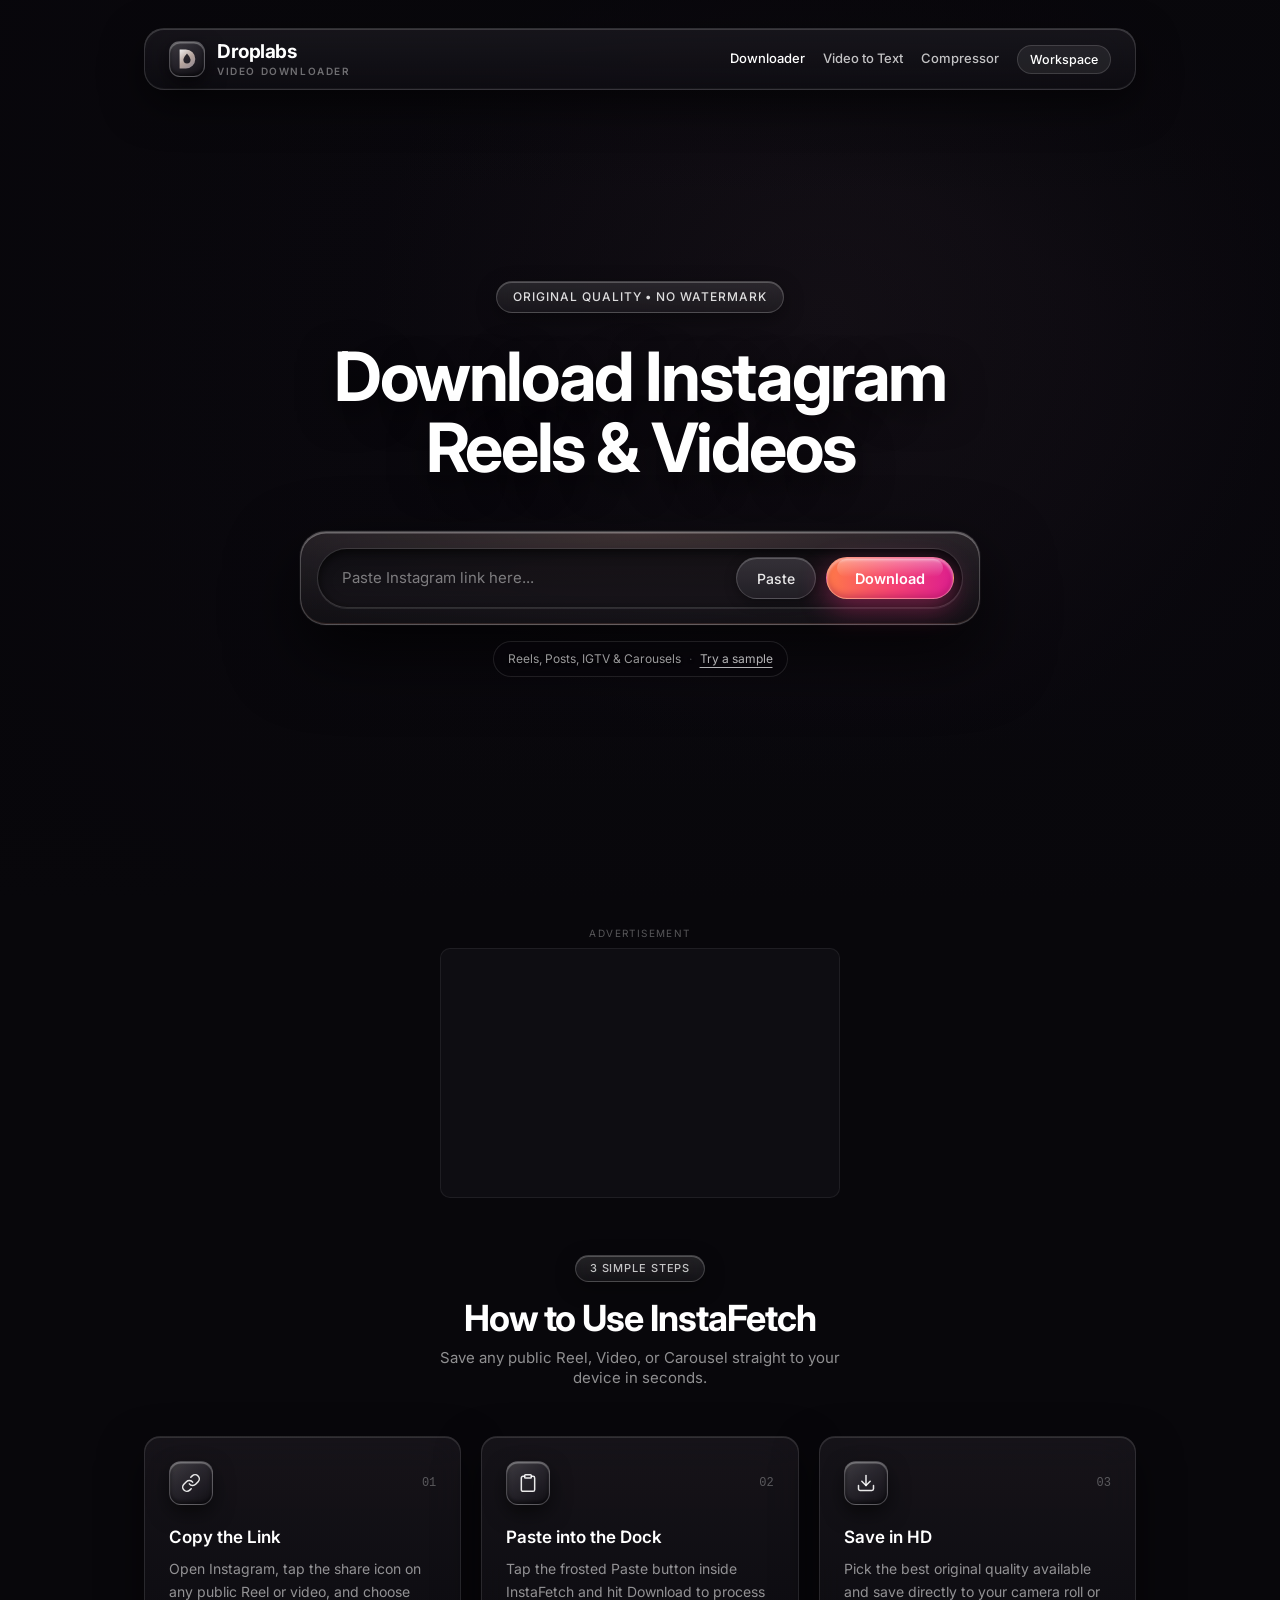
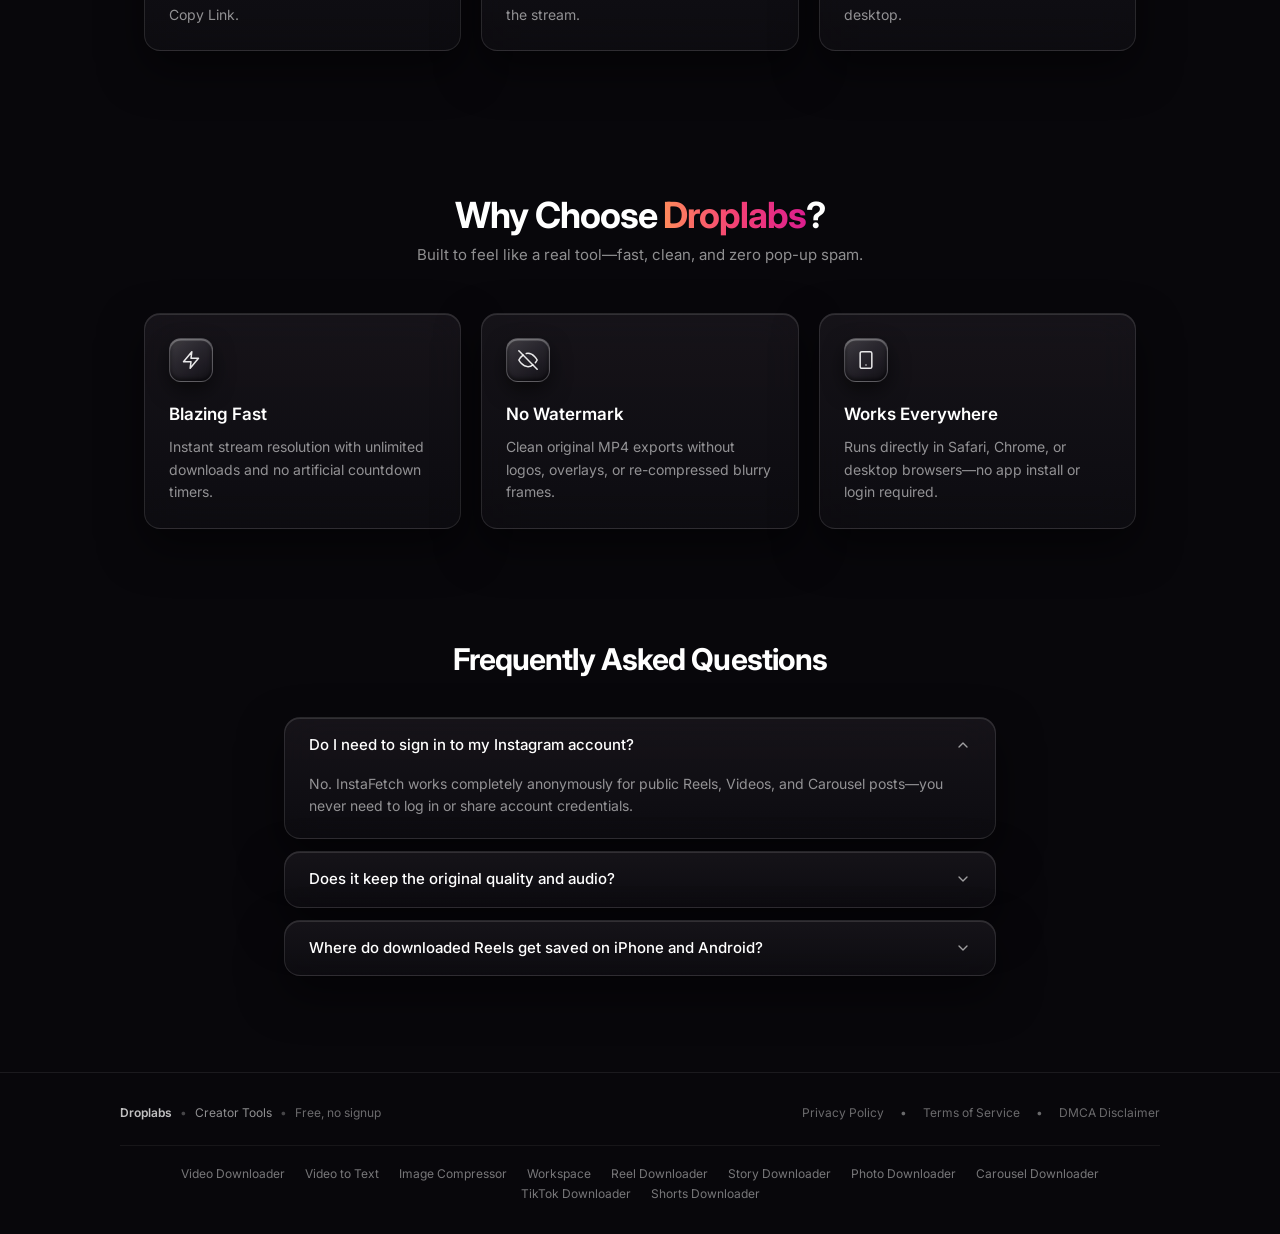
==== commit 944efebd: "Add MP3/thumbnail download, .TXT export, Groq Hook Analyzer, Workspace .MD export, and UI contrast/s" ====
--- a/static/index.html
+++ b/static/index.html
@@ -436,9 +436,19 @@
       }
     }
 
-    /* Hero support line: text shadow keeps it legible over bright 3D ribbons */
+    /* Hero support line: frosted scrim keeps it legible over bright 3D ribbons */
     .hero-support {
-      text-shadow: 0 1px 4px rgba(0, 0, 0, 0.95), 0 0 12px rgba(0, 0, 0, 0.55);
+      color: rgba(255, 255, 255, 0.82);
+      background: rgba(8, 7, 11, 0.56);
+      border: 1px solid rgba(255, 255, 255, 0.1);
+      border-radius: 16px;
+      padding: 6px 14px;
+      -webkit-backdrop-filter: blur(8px);
+      backdrop-filter: blur(8px);
+      text-shadow: 0 1px 3px rgba(0, 0, 0, 0.9);
+    }
+    @media (min-width: 640px) {
+      .hero-support { border-radius: 999px; padding: 5px 14px; }
     }
 
     /* Phones: start the hero content near the top instead of centering it,
@@ -1050,6 +1060,20 @@
                   </svg>
                   <span id="saveBtnLabel">Save HD Video</span>
                 </a>
+                <a
+                  id="saveAudioBtn"
+                  href="#"
+                  class="btn-paste px-3.5 h-11 sm:h-9 rounded-full text-[12.5px] font-medium text-white/90 inline-flex items-center justify-center no-underline"
+                >
+                  Audio MP3
+                </a>
+                <a
+                  id="saveThumbBtn"
+                  href="#"
+                  class="btn-paste px-3.5 h-11 sm:h-9 rounded-full text-[12.5px] font-medium text-white/90 inline-flex items-center justify-center no-underline"
+                >
+                  Thumbnail
+                </a>
                 <button
                   id="saveWsBtn"
                   type="button"
@@ -1275,6 +1299,8 @@
       <a href="/instagram-story-downloader" class="py-2 -my-2 hover:text-white transition-colors">Story Downloader</a>
       <a href="/instagram-photo-downloader" class="py-2 -my-2 hover:text-white transition-colors">Photo Downloader</a>
       <a href="/instagram-carousel-downloader" class="py-2 -my-2 hover:text-white transition-colors">Carousel Downloader</a>
+      <a href="/tiktok-video-downloader" class="py-2 -my-2 hover:text-white transition-colors">TikTok Downloader</a>
+      <a href="/youtube-shorts-downloader" class="py-2 -my-2 hover:text-white transition-colors">Shorts Downloader</a>
     </nav>
   </footer>
 
@@ -1908,6 +1934,8 @@
 
       const quality1080Btn = document.getElementById('quality1080Btn');
       const saveFileBtn = document.getElementById('saveFileBtn');
+      const saveAudioBtn = document.getElementById('saveAudioBtn');
+      const saveThumbBtn = document.getElementById('saveThumbBtn');
       const saveWsBtn = document.getElementById('saveWsBtn');
       const transcribeLink = document.getElementById('transcribeLink');
       const saveBtnLabel = document.getElementById('saveBtnLabel');
@@ -2030,7 +2058,7 @@
         } catch (_) {}
         setUrlValue(SAMPLE_REEL_URL);
         pulseBoost = 0.7;
-        showToast('Sample Instagram Reel link inserted');
+        showToast('Sample link inserted');
       }
 
       pasteBtnDesktop.addEventListener('click', handlePaste);
@@ -2101,7 +2129,7 @@
           }
         } catch (_) {}
         stickyInput.value = SAMPLE_REEL_URL;
-        showToast('Sample Instagram Reel link inserted');
+        showToast('Sample link inserted');
       });
 
       stickySubmitBtn.addEventListener('click', () => {
@@ -2225,6 +2253,20 @@
         if (transcribeLink) {
           transcribeLink.href = `/tools/video-to-text?url=${encodeURIComponent(data.source_url || inputUrl)}`;
         }
+        if (saveAudioBtn) {
+          const srcUrl = data.source_url || inputUrl;
+          saveAudioBtn.href = `/api/video/audio?url=${encodeURIComponent(srcUrl)}&filename=${encodeURIComponent(activeFilename)}`;
+          saveAudioBtn.download = `${activeFilename}.mp3`;
+        }
+        if (saveThumbBtn) {
+          const rawThumb = data.thumbnail || '';
+          if (rawThumb) {
+            saveThumbBtn.href = `/api/thumbnail?url=${encodeURIComponent(rawThumb)}&download=1&filename=${encodeURIComponent(activeFilename + '_thumb')}`;
+            saveThumbBtn.classList.remove('hidden');
+          } else {
+            saveThumbBtn.classList.add('hidden');
+          }
+        }
         if (saveWsBtn) {
           saveWsBtn.textContent = 'Save to Workspace';
           saveWsBtn.disabled = false;
@@ -2279,7 +2321,13 @@
         }
 
         previewState.classList.remove('hidden');
-        previewState.scrollIntoView({ behavior: 'smooth', block: 'nearest' });
+        const pRect = previewState.getBoundingClientRect();
+        if (pRect.top > window.innerHeight - 160) {
+          const hdr = document.getElementById('siteHeader');
+          const maxShift = hdr ? Math.max(0, hdr.getBoundingClientRect().top - 10) : 0;
+          const shift = Math.min(pRect.bottom - window.innerHeight + 24, maxShift);
+          if (shift > 0) window.scrollBy({ top: shift, behavior: 'smooth' });
+        }
       }
 
       function updateDownloadLinks(urlOrPath, filename, isDirectApiPath) {
